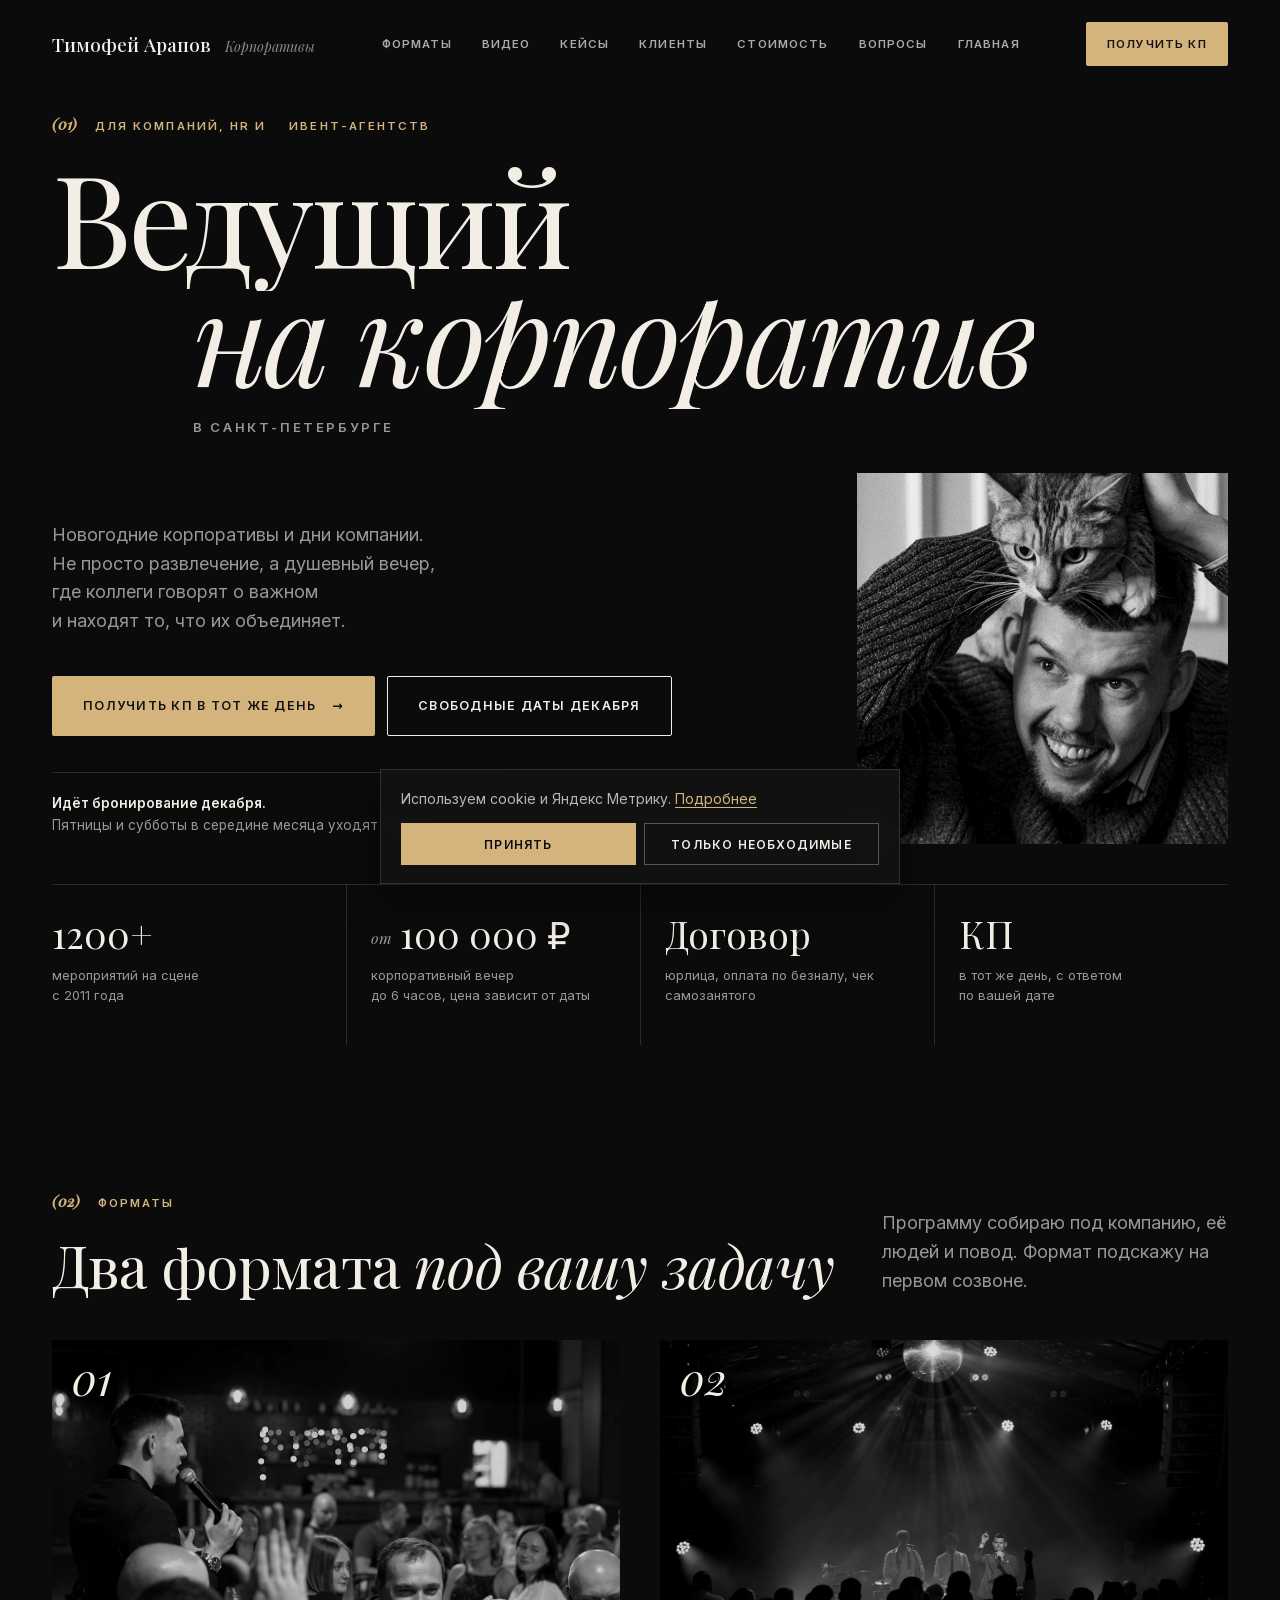
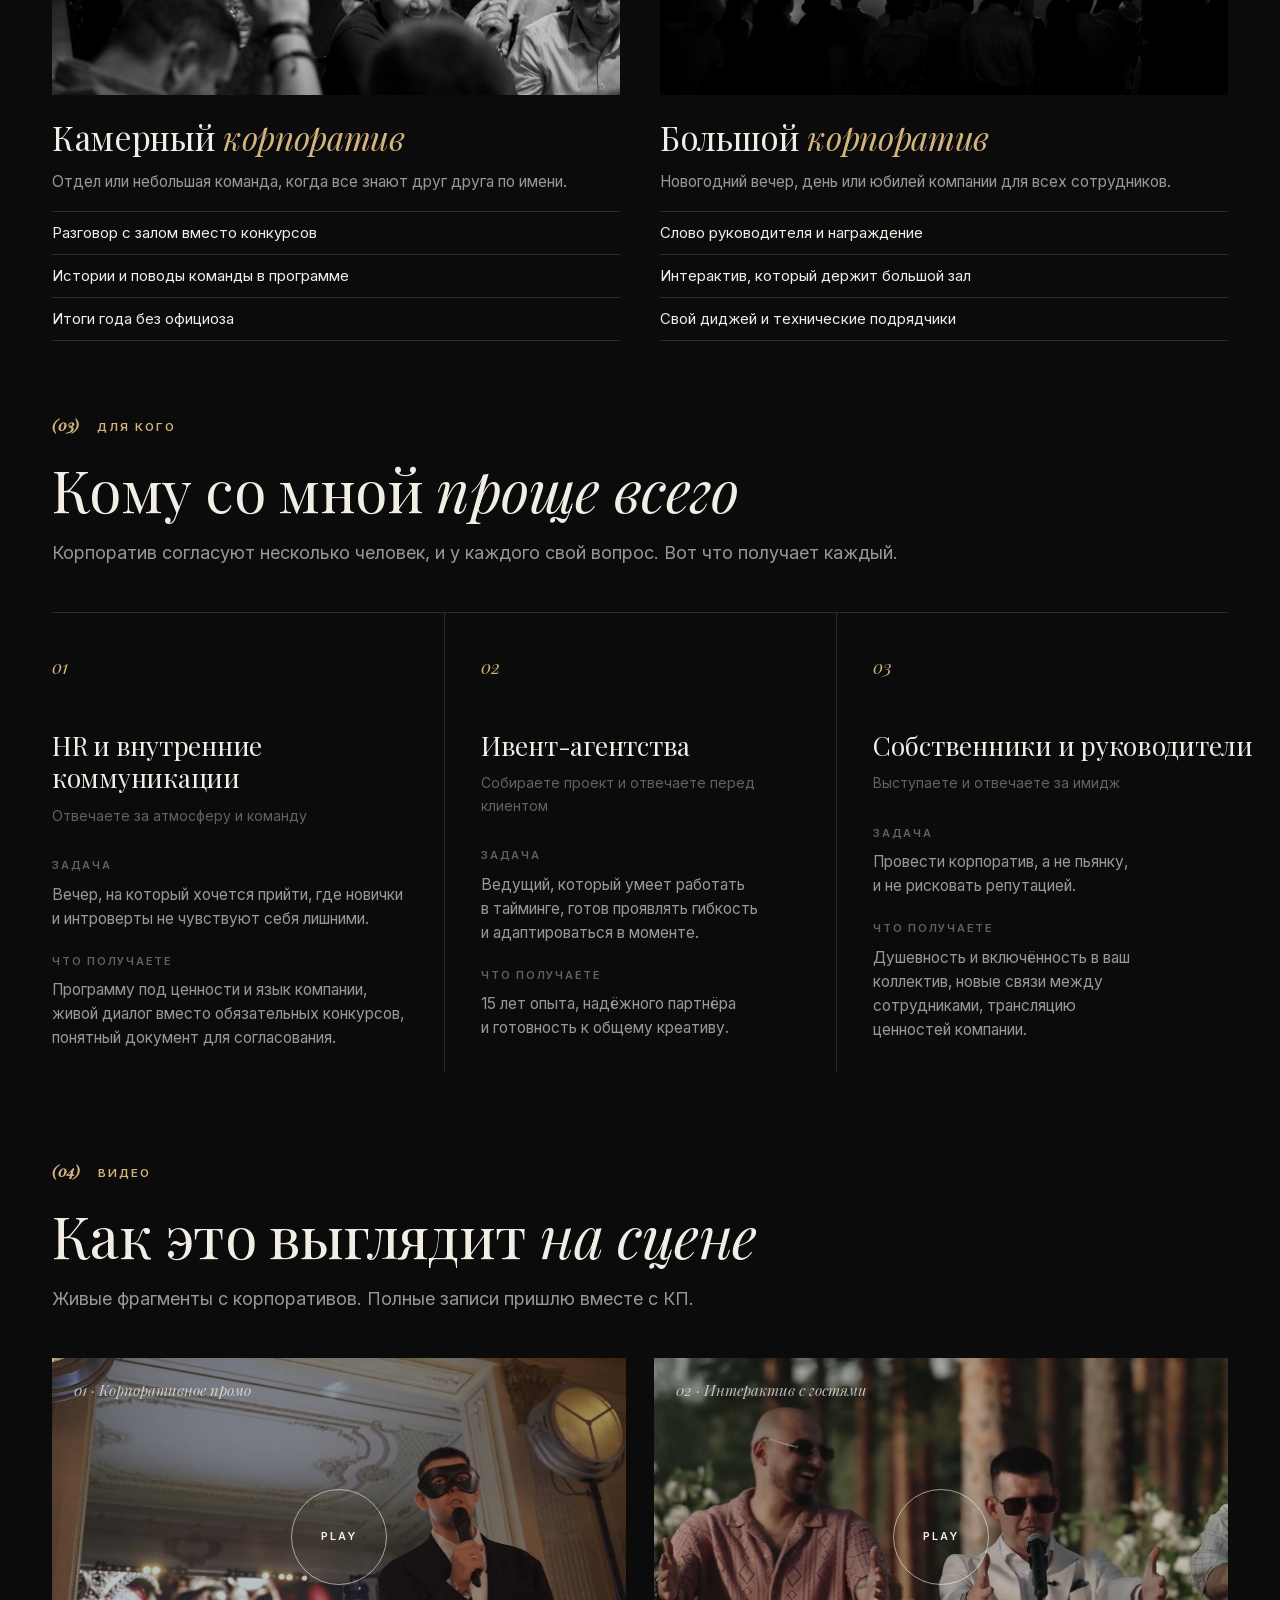
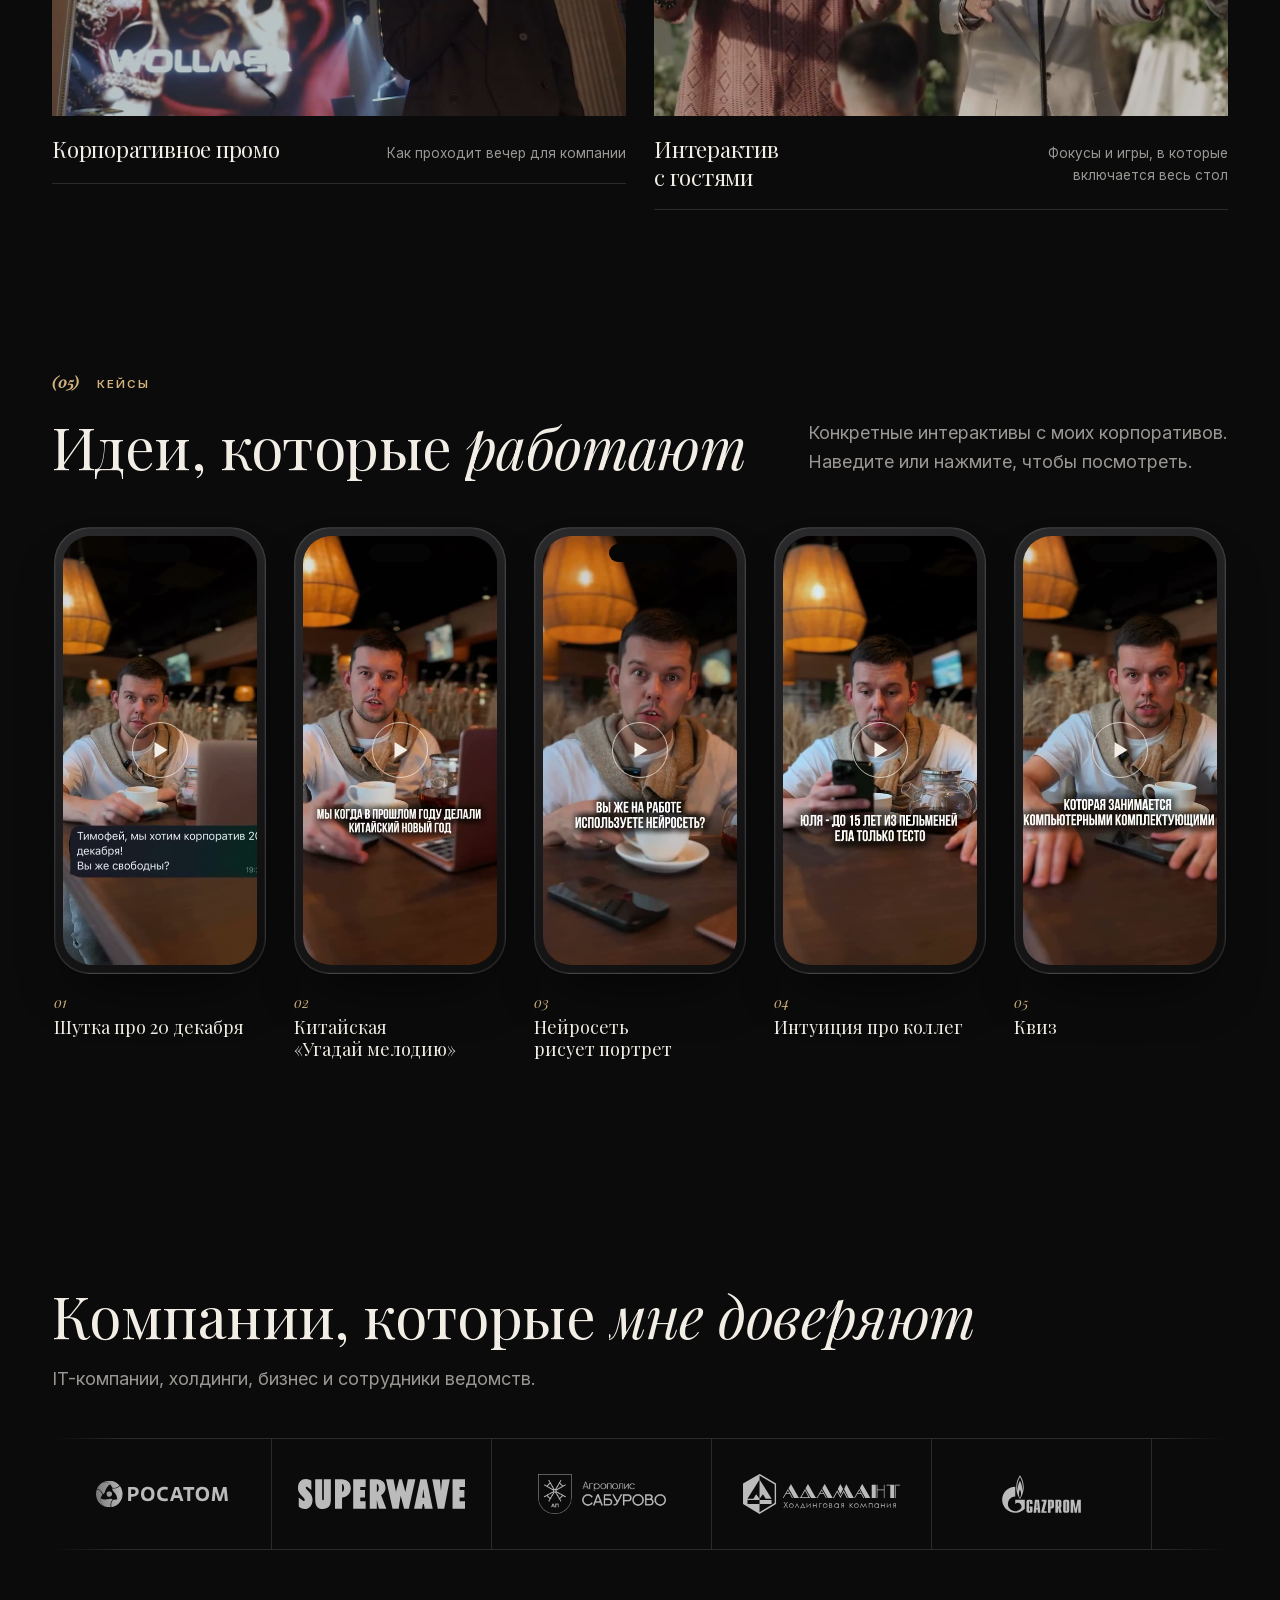
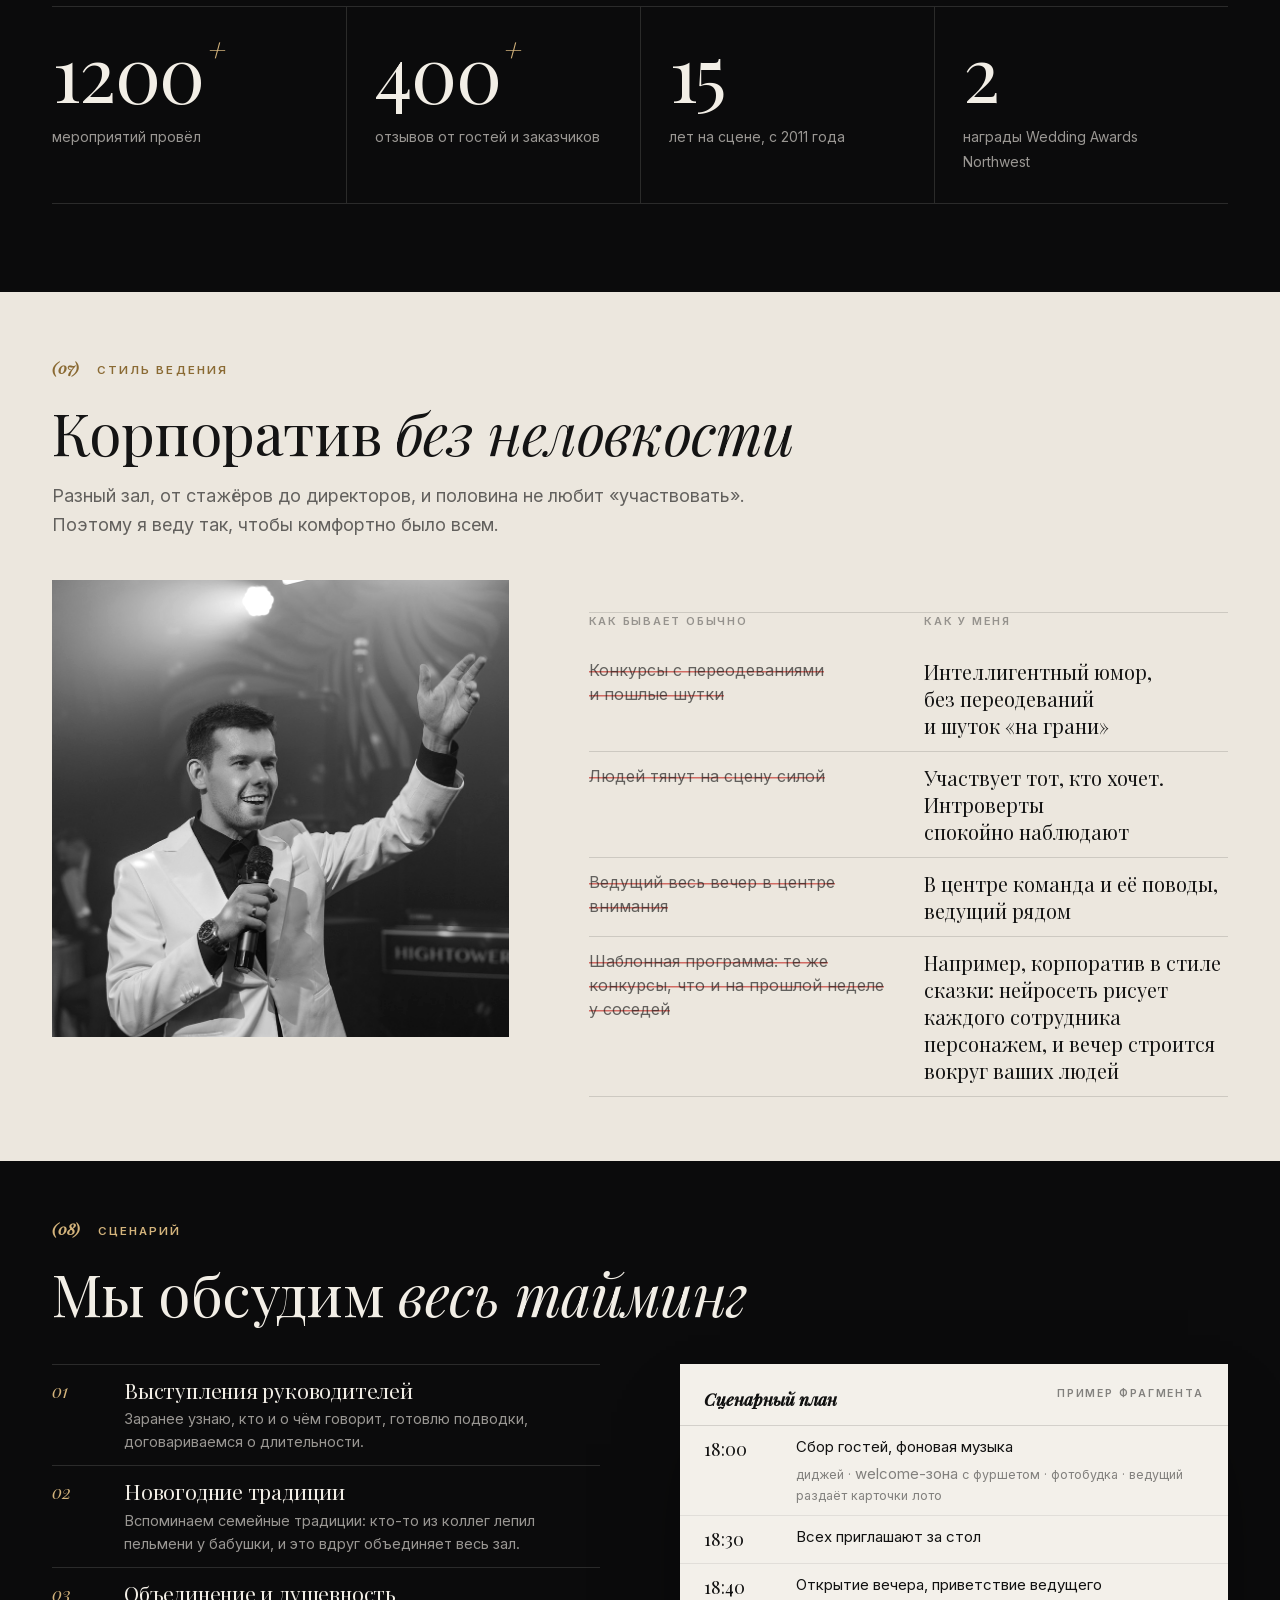
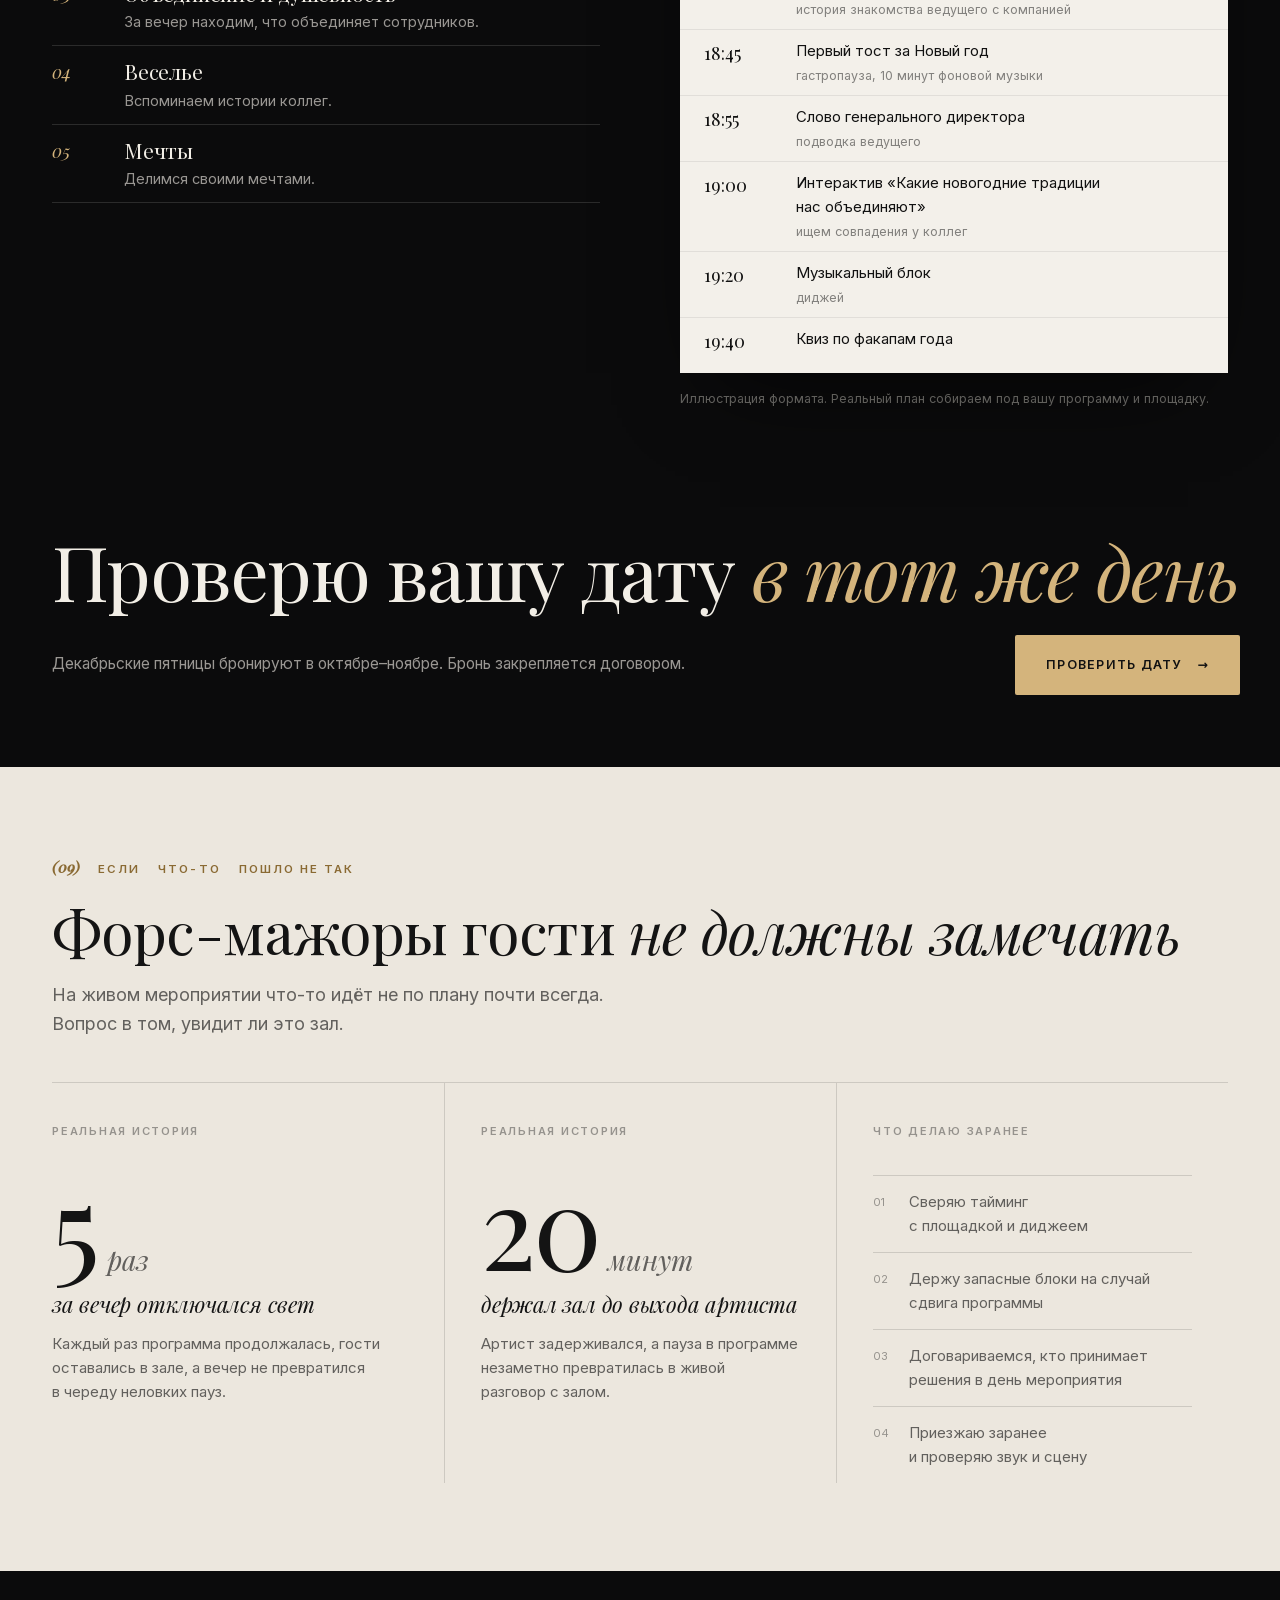
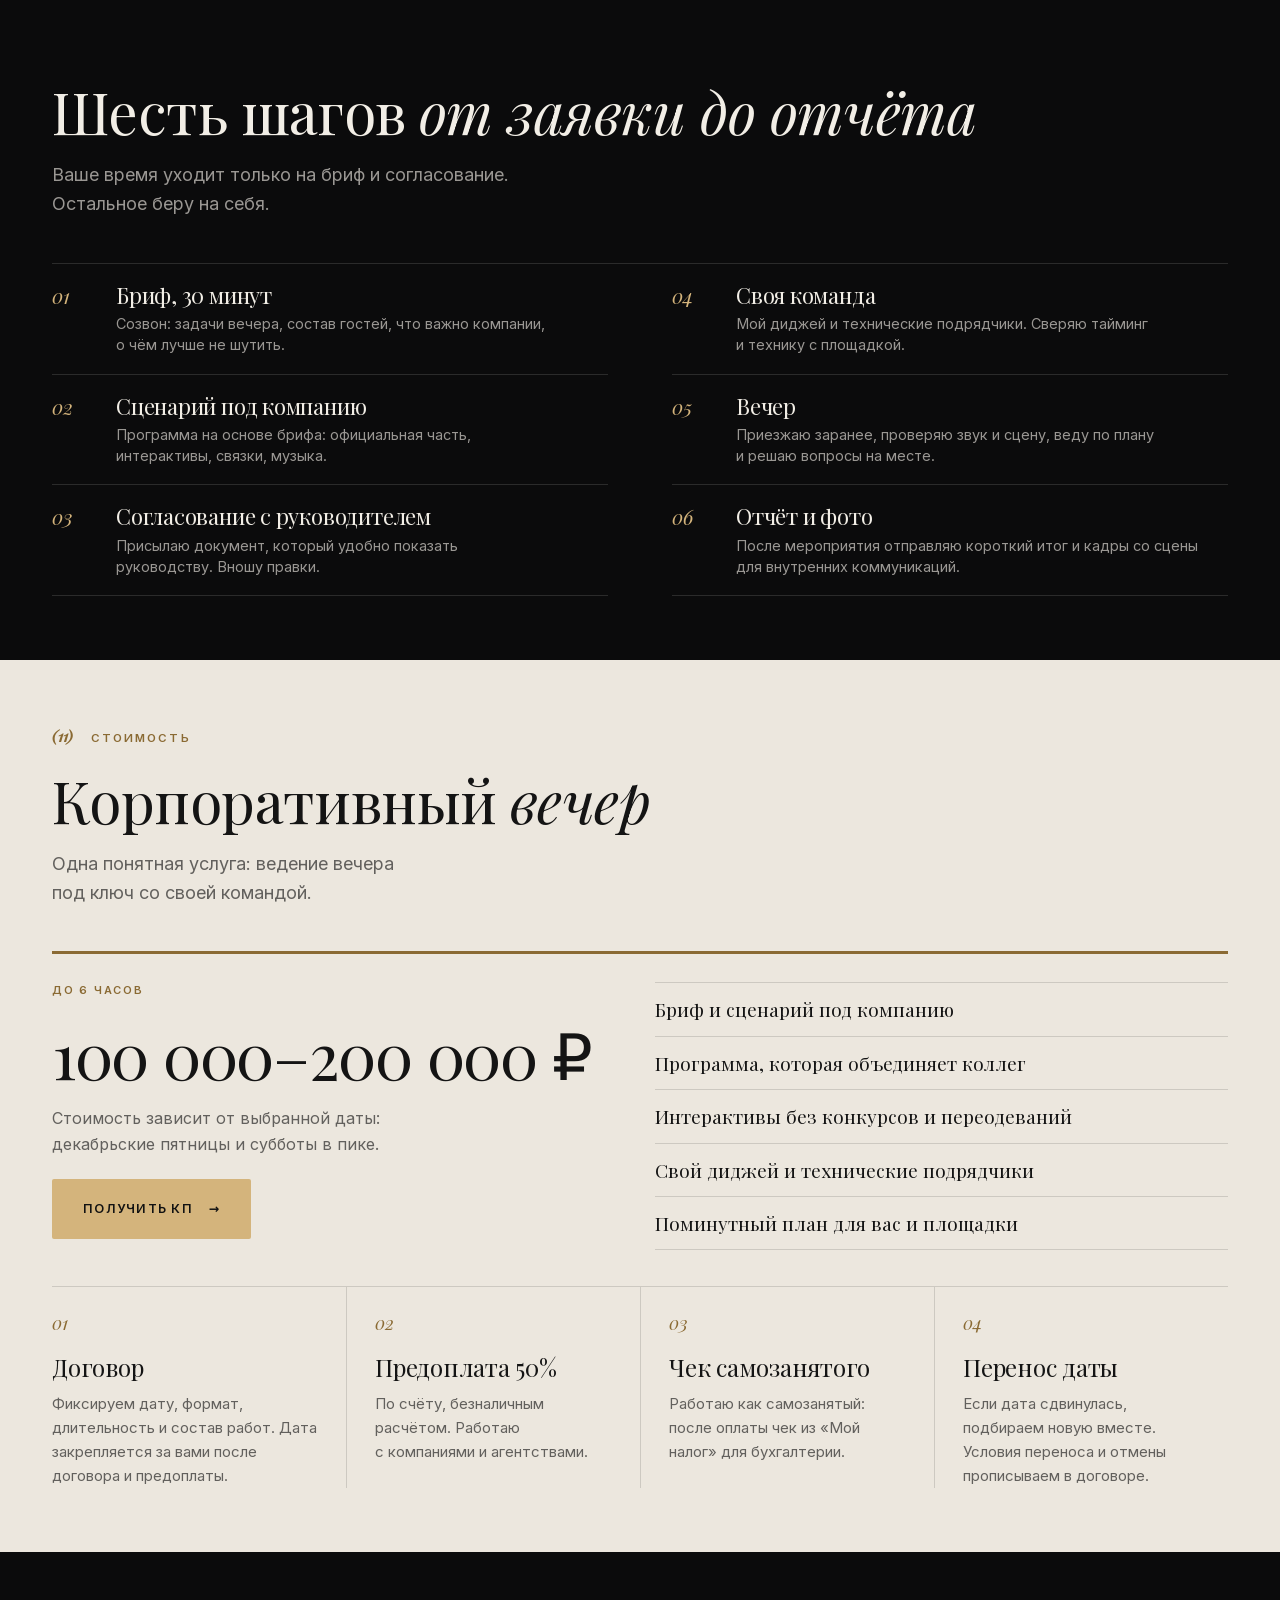
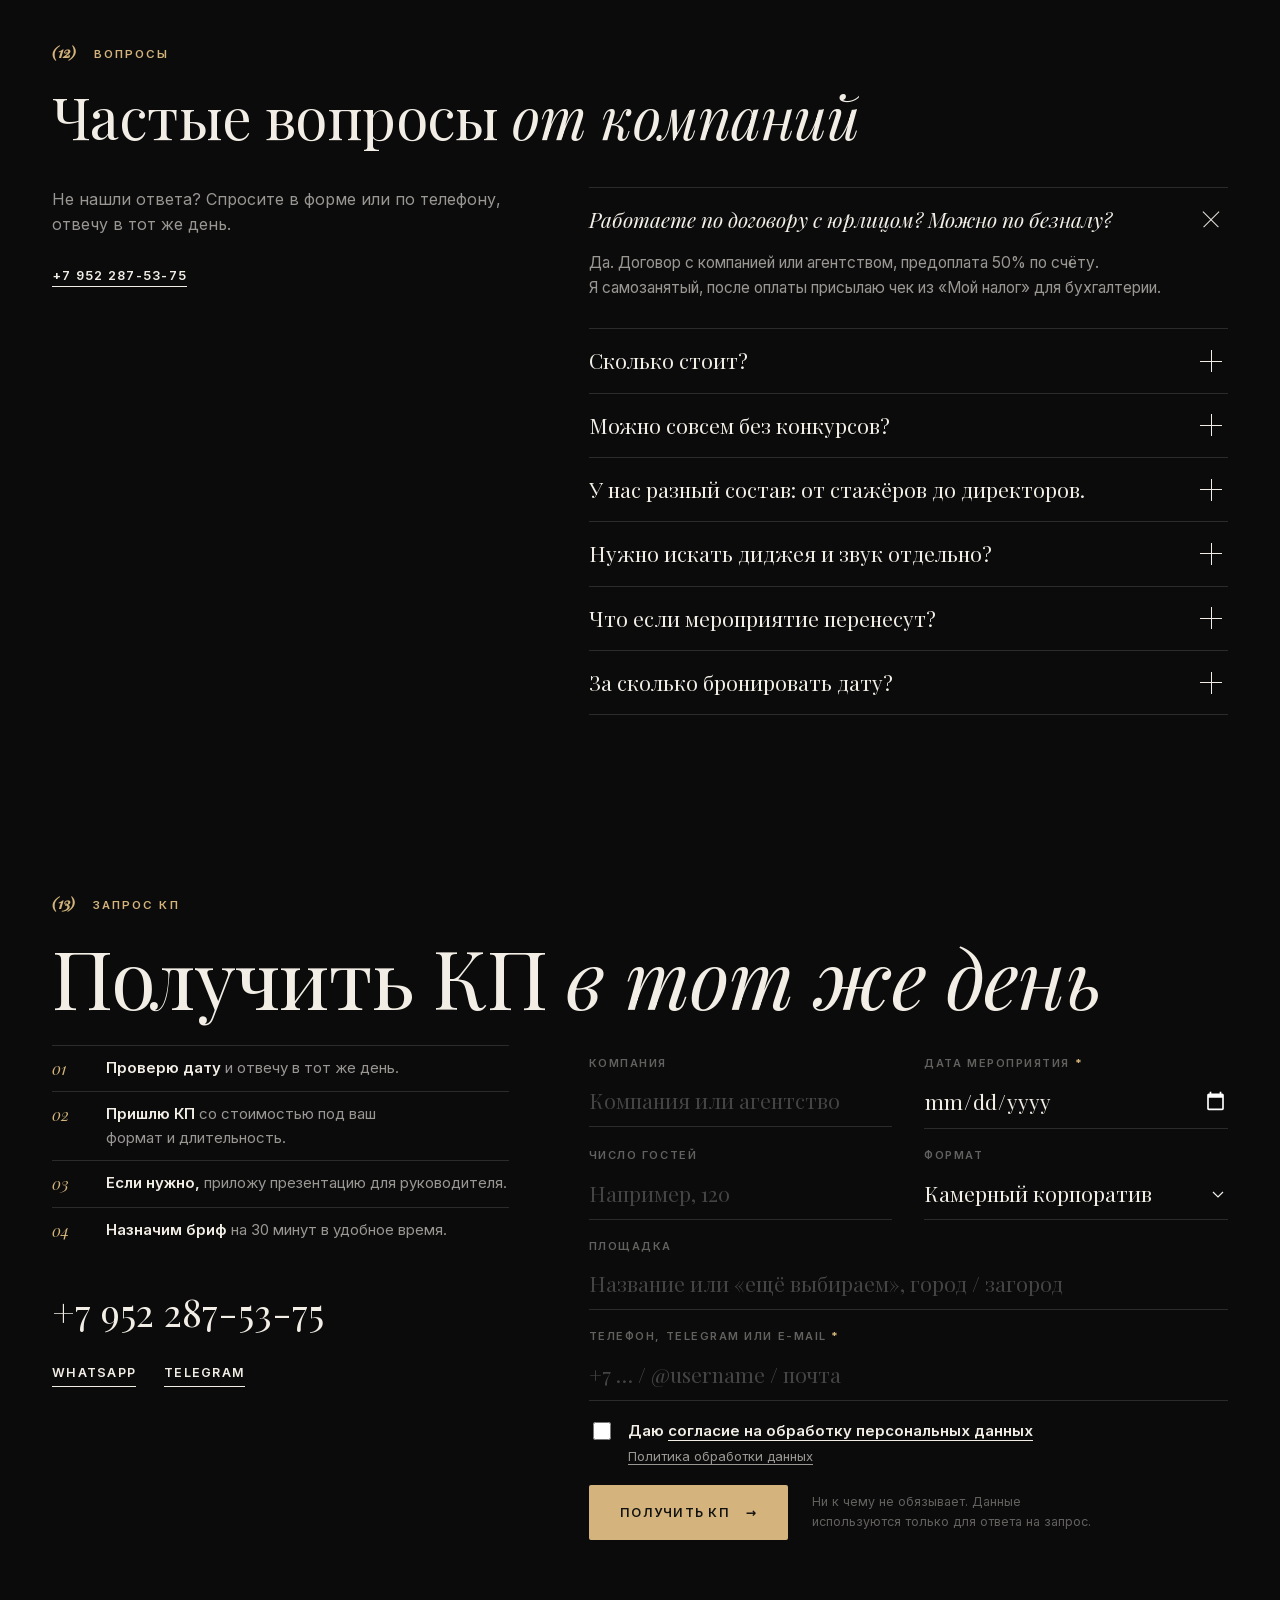
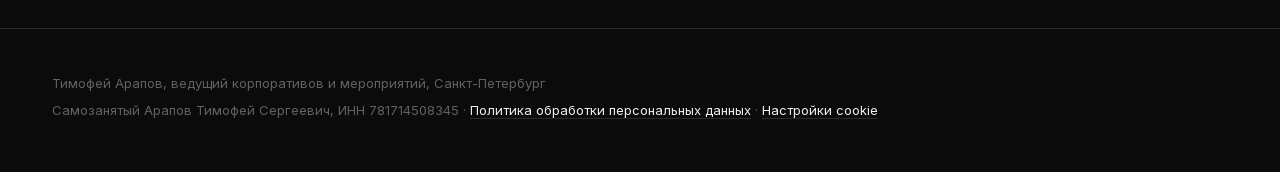
==== korporativy/index.html @ e09338a3 "Move to arapovtimofey.ru: corporate page under /korporativy/, relative links, canonical, robots, sit" ====
<!DOCTYPE html>
<html lang="ru">
<head>
<meta charset="UTF-8">
<meta name="viewport" content="width=device-width, initial-scale=1.0">
<title>Ведущий на корпоратив в Санкт-Петербурге, Тимофей Арапов</title>
<meta name="description" content="Ведущий на корпоратив в Санкт-Петербурге: новогодние корпоративы и дни компании. Не просто развлечение, а душевный вечер, который объединяет коллег. Договор, безнал, КП в тот же день.">
<link rel="canonical" href="https://arapovtimofey.ru/korporativy/">
<meta property="og:type" content="website">
<meta property="og:locale" content="ru_RU">
<meta property="og:site_name" content="Тимофей Арапов">
<meta property="og:title" content="Ведущий на корпоратив в Санкт-Петербурге, Тимофей Арапов">
<meta property="og:description" content="Новогодние корпоративы и дни компании. Душевный вечер, который объединяет коллег. КП в тот же день.">
<meta property="og:url" content="https://arapovtimofey.ru/korporativy/">
<meta property="og:image" content="https://arapovtimofey.ru/korporativy/images/hero-cat.jpg">
<meta name="twitter:card" content="summary_large_image">
<!-- Превью для клиента: не индексировать, пока страница не переедет на основной сайт -->
<meta name="robots" content="index, follow">
<meta name="theme-color" content="#0B0B0C">
<link rel="stylesheet" href="../fonts/fonts.css">
<script src="../cookie-consent.js" defer></script>
<script>document.documentElement.classList.add('js');</script>
<script type="application/ld+json">
{
  "@context": "https://schema.org",
  "@graph": [
    {
      "@type": "Person",
      "@id": "https://arapovtimofey.ru/#person",
      "name": "Тимофей Арапов",
      "jobTitle": "Ведущий мероприятий",
      "telephone": "+79522875375",
      "url": "https://arapovtimofey.ru/",
      "image": "https://arapovtimofey.ru/images/hero-timofey.jpg",
      "address": {"@type": "PostalAddress", "addressLocality": "Санкт-Петербург", "addressCountry": "RU"}
    },
    {
      "@type": "Service",
      "@id": "https://arapovtimofey.ru/korporativy/#service",
      "name": "Ведущий на корпоратив в Санкт-Петербурге",
      "serviceType": "Ведущий корпоративных мероприятий",
      "description": "Ведение новогодних корпоративов, дней компании, конференций и награждений и презентаций в Санкт-Петербурге и Ленинградской области.",
      "provider": {"@id": "https://arapovtimofey.ru/#person"},
      "areaServed": [{"@type": "City", "name": "Санкт-Петербург"}, {"@type": "AdministrativeArea", "name": "Ленинградская область"}],
      "audience": {"@type": "BusinessAudience", "audienceType": "Компании, HR-отделы, ивент-агентства"},
      "hasOfferCatalog": {
        "@type": "OfferCatalog",
        "name": "Форматы корпоративных мероприятий",
        "itemListElement": [
          {"@type": "Offer", "itemOffered": {"@type": "Service", "name": "Ведущий новогоднего корпоратива"}},
          {"@type": "Offer", "itemOffered": {"@type": "Service", "name": "Ведущий дня компании"}},
          {"@type": "Offer", "itemOffered": {"@type": "Service", "name": "Ведущий конференции и церемонии награждения"}},
          {"@type": "Offer", "itemOffered": {"@type": "Service", "name": "Ведущий презентации и запуска продукта"}}
        ]
      },
      "url": "https://arapovtimofey.ru/korporativy/"
    },
    {
      "@type": "BreadcrumbList",
      "itemListElement": [
        {"@type": "ListItem", "position": 1, "name": "Главная", "item": "https://arapovtimofey.ru/"},
        {"@type": "ListItem", "position": 2, "name": "Корпоративы", "item": "https://arapovtimofey.ru/korporativy/"}
      ]
    }
  ]
}
</script>
<style>
  /* B2B-страница: те же шрифты, что на главной (Playfair Display + Inter), но своя ночная редакционная сетка */
  :root{
    --bg:#0B0B0C;
    --ink:#F2EEE6;
    --muted:rgba(242,238,230,.62);
    --faint:rgba(242,238,230,.38);
    --line:rgba(242,238,230,.14);
    --accent:#D4B47C;
    --gold2:#F1DDB0;
    --bone:#ECE7DE;
    --ease:cubic-bezier(.2,.8,.2,1);
    --serif:'Playfair Display',Georgia,serif;
    --sans:'Inter',system-ui,sans-serif;
  }
  .light{
    --ink:#141414;
    --muted:rgba(20,20,20,.64);
    --faint:rgba(20,20,20,.4);
    --line:rgba(20,20,20,.14);
    --accent:#8A6A33;
    background:var(--bone);color:var(--ink);
  }
  *{box-sizing:border-box;}
  html{scroll-behavior:smooth;scroll-padding-top:90px;}
  body{margin:0;font-family:var(--sans);color:var(--ink);background:var(--bg);line-height:1.6;overflow-x:hidden;-webkit-font-smoothing:antialiased;counter-reset:sec;hyphens:manual;}
  a{color:inherit;text-decoration:none;}
  img{max-width:100%;display:block;}
  ::selection{background:#D4B47C;color:#111;}
  .wrap{max-width:1240px;margin:0 auto;padding:0 32px;}
  section{padding:140px 0;position:relative;}
  .nowrap{white-space:nowrap;}
  h1,h2,h3{font-family:var(--serif);font-weight:400;margin:0;letter-spacing:-.01em;line-height:1.08;}
  h2{font-size:clamp(34px,4.4vw,64px);line-height:1.04;}
  h2 em,h1 em{font-style:italic;}
  h3{font-size:22px;line-height:1.25;font-weight:500;}
  .eyebrow{display:flex;align-items:baseline;gap:18px;font-size:11.5px;font-weight:600;letter-spacing:.18em;text-transform:uppercase;color:var(--accent);margin-bottom:34px;}
  .eyebrow::before{counter-increment:sec;content:'(' counter(sec,decimal-leading-zero) ')';font-family:var(--serif);font-style:italic;font-size:15px;letter-spacing:0;text-transform:none;color:var(--accent);}
  .lead{font-size:18px;color:var(--muted);max-width:560px;line-height:1.6;margin:0;}
  .sec-head{display:grid;grid-template-columns:1.6fr 1fr;gap:64px;align-items:end;margin-bottom:80px;}

  /* Кнопки: прямоугольные, как на главной */
  .btn{position:relative;display:inline-flex;align-items:center;justify-content:center;gap:16px;padding:19px 30px;border-radius:2px;font-family:var(--sans);font-weight:600;font-size:12.5px;letter-spacing:.1em;text-transform:uppercase;border:1px solid transparent;cursor:pointer;transition:background .35s,color .35s,border-color .35s,transform .35s var(--ease);will-change:transform;}
  .btn .arr{display:inline-block;transition:transform .45s var(--ease);}
  .btn:hover .arr{transform:translateX(6px);}
  .btn-gold{background:#D4B47C;color:#121212;}
  .btn-gold:hover{background:var(--gold2);}
  .btn-line{border-color:var(--ink);color:var(--ink);background:transparent;}
  .btn-line:hover{background:var(--ink);color:var(--bg);}
  .btn-dark{background:#111;color:#F3F0EA;}
  .btn-dark:hover{background:#000;}
  .text-link{font-size:12.5px;font-weight:600;letter-spacing:.1em;text-transform:uppercase;border-bottom:1px solid currentColor;padding-bottom:3px;transition:color .3s;}
  .text-link:hover{color:var(--accent);}

  .progress{position:fixed;left:0;top:0;height:2px;width:100%;background:var(--accent);transform-origin:0 50%;transform:scaleX(0);z-index:120;}

  /* Навигация */
  header{position:fixed;inset:0 0 auto 0;z-index:100;transition:background .4s,border-color .4s;border-bottom:1px solid transparent;}
  header.scrolled{background:rgba(12,12,12,.86);backdrop-filter:blur(14px);-webkit-backdrop-filter:blur(14px);border-color:rgba(243,240,234,.1);}
  nav{max-width:1240px;margin:0 auto;padding:22px 32px;display:flex;align-items:center;justify-content:space-between;gap:24px;color:#F3F0EA;}
  .logo{font-family:var(--serif);font-size:19px;font-weight:500;white-space:nowrap;display:flex;align-items:baseline;gap:14px;}
  .logo small{font-family:var(--serif);font-style:italic;font-size:14px;font-weight:400;color:rgba(243,240,234,.55);}
  .nav-links{display:flex;gap:30px;font-size:11.5px;font-weight:600;letter-spacing:.1em;text-transform:uppercase;}
  .nav-links a{opacity:.7;transition:opacity .3s;}
  .nav-links a:hover{opacity:1;}
  .nav-links .nav-cta-mobile{display:none;}
  .nav-cta{padding:12px 20px;font-size:11.5px;}
  .menu-toggle{display:none;background:none;border:0;color:#F3F0EA;font-size:22px;cursor:pointer;padding:6px;}

  /* Занавес при загрузке */
  .curtain{display:none;}
  .js .curtain{display:flex;position:fixed;inset:0;z-index:200;background:#080808;color:#F3F0EA;align-items:center;justify-content:center;flex-direction:column;gap:20px;transition:transform 1.1s cubic-bezier(.76,0,.24,1);}
  .curtain b{font-family:var(--serif);font-weight:400;font-size:clamp(26px,3.4vw,44px);overflow:hidden;}
  .curtain b span{display:inline-block;animation:cur-up .9s var(--ease) both;}
  .curtain b em{font-style:italic;}
  .curtain i{display:block;width:140px;height:1px;background:rgba(243,240,234,.15);position:relative;overflow:hidden;}
  .curtain i::after{content:'';position:absolute;inset:0;background:#F3F0EA;transform-origin:0 50%;animation:cur-line .9s .1s var(--ease) both;}
  .curtain small{font-size:10.5px;letter-spacing:.24em;text-transform:uppercase;color:rgba(243,240,234,.5);}
  .curtain.done{transform:translateY(-100%);}
  @keyframes cur-up{from{transform:translateY(110%);}}
  @keyframes cur-line{from{transform:scaleX(0);}}

  /* Появление */
  .js .rv{opacity:0;transform:translateY(34px);transition:opacity 1.1s var(--ease),transform 1.1s var(--ease);transition-delay:var(--d,0s);}
  .js .rv.in{opacity:1;transform:none;}
  .w{display:inline-block;overflow:hidden;vertical-align:top;padding-bottom:.12em;margin-bottom:-.12em;}
  .w > span{display:inline-block;}
  .js [data-split] .w > span{transform:translateY(112%);transition:transform 1.2s var(--ease);transition-delay:var(--d,0s);}
  .js [data-split].in .w > span{transform:none;}
  .js .mask{clip-path:inset(0 0 100% 0);transition:clip-path 1.6s cubic-bezier(.76,0,.24,1);transition-delay:var(--d,0s);}
  .js .mask.in{clip-path:inset(0 0 0 0);}

  /* 1. Первый экран */
  .hero{min-height:100vh;padding:170px 0 0;overflow:hidden;}
  .hero-top{position:relative;}
  .hero h1{font-size:clamp(46px,calc((100vw - 64px) / 7.4),156px);font-weight:400;line-height:.92;letter-spacing:-.03em;margin:0;}
  .hero h1 .l{display:block;}
  .hero h1 .l + .l{padding-left:12%;}
  .hero h1 .city{display:block;font-family:var(--sans);font-size:max(.1em,13px);font-weight:600;letter-spacing:.2em;text-transform:uppercase;color:var(--muted);margin-top:28px;padding-left:12%;}
  .hero-grid{display:grid;grid-template-columns:minmax(0,5fr) minmax(0,7fr);gap:64px;align-items:end;margin-top:72px;}
  .hero-copy{padding-bottom:8px;}
  .hero .lead{margin-bottom:40px;}
  .hero-actions{display:flex;gap:12px;flex-wrap:wrap;}
  .season{margin-top:36px;padding-top:20px;border-top:1px solid var(--line);font-size:13.5px;color:var(--muted);max-width:460px;}
  .season .dot{display:none;}
  .season b{color:var(--ink);font-weight:600;}
  .hero-photo{position:relative;margin:0;overflow:hidden;aspect-ratio:16/11;background:#1a1a1a;}
  .hero-photo img{width:100%;height:120%;object-fit:cover;object-position:center 40%;filter:grayscale(1) contrast(1.08) brightness(.92);will-change:transform;}
  .hero-photo figcaption{position:absolute;left:0;right:0;bottom:0;z-index:2;display:flex;justify-content:space-between;align-items:flex-end;gap:12px;padding:20px 22px;font-size:12px;color:rgba(243,240,234,.75);background:linear-gradient(transparent,rgba(0,0,0,.6));}
  .hero-photo figcaption b{display:block;font-family:var(--serif);font-weight:400;font-size:18px;color:#F3F0EA;}
  .hero-photo .rec{font-family:var(--serif);font-style:italic;font-size:14px;color:rgba(243,240,234,.75);}
  .facts{display:grid;grid-template-columns:repeat(4,1fr);margin-top:110px;border-top:1px solid var(--line);}
  .fact{padding:30px 24px 40px 0;}
  .fact + .fact{padding-left:24px;border-left:1px solid var(--line);}
  .fact b{display:block;font-family:var(--serif);font-weight:400;font-size:clamp(34px,3.6vw,54px);line-height:1;margin-bottom:14px;}
  .fact > span{font-size:13px;color:var(--muted);line-height:1.5;display:block;max-width:220px;}

  /* Бегущая строка */
  .marquee{border-top:1px solid var(--line);border-bottom:1px solid var(--line);padding:30px 0;overflow:hidden;background:var(--bg);}
  .marquee-track{display:flex;width:max-content;animation:marq 42s linear infinite;}
  .marquee:hover .marquee-track{animation-play-state:paused;}
  .marquee span{font-family:var(--serif);font-size:clamp(34px,4.6vw,68px);font-weight:400;white-space:nowrap;padding-right:56px;display:flex;align-items:center;gap:56px;}
  .marquee span:nth-child(even){font-style:italic;color:var(--muted);}
  .marquee span::after{content:'';width:12px;height:12px;border-radius:50%;border:1px solid var(--accent);}
  @keyframes marq{to{transform:translateX(-50%);}}

  /* 2. Коротко для руководителя */
  .brief-box{display:grid;grid-template-columns:5fr 7fr;gap:80px;align-items:start;}
  .brief-box h2{margin-bottom:26px;}
  .brief-box > div > p{color:var(--muted);margin:0 0 34px;font-size:16px;}
  .brief-actions{display:flex;gap:12px;flex-wrap:wrap;}
  .share-status{display:block;margin-top:12px;font-size:13px;color:var(--muted);min-height:20px;}
  .brief-list{list-style:none;margin:0;padding:0;counter-reset:b;}
  .brief-list li{counter-increment:b;display:grid;grid-template-columns:72px 1fr;gap:16px;padding:26px 0;border-top:1px solid var(--line);font-size:17px;line-height:1.5;}
  .brief-list li:last-child{border-bottom:1px solid var(--line);}
  .brief-list li::before{content:counter(b,decimal-leading-zero);font-family:var(--serif);font-style:italic;font-size:26px;color:var(--accent);line-height:1.1;}
  .brief-list b{font-weight:600;}

  /* 3. Форматы: раскрывающийся указатель */
  .fmts{border-top:1px solid var(--line);}
  .fmt{border-bottom:1px solid var(--line);}
  .fmt-head{width:100%;display:grid;grid-template-columns:80px 1fr 230px 32px;gap:28px;align-items:center;padding:36px 0;background:none;border:0;color:inherit;font:inherit;text-align:left;cursor:pointer;}
  .fmt-num{font-family:var(--serif);font-style:italic;font-size:18px;color:var(--accent);}
  .fmt-title{font-family:var(--serif);font-size:clamp(26px,3.4vw,50px);line-height:1.05;transition:transform .7s var(--ease),font-style .3s;}
  .fmt-head:hover .fmt-title,.fmt.open .fmt-title{transform:translateX(14px);font-style:italic;}
  .chip{display:block;font-family:var(--sans);font-style:normal;font-size:12px;font-weight:600;letter-spacing:.1em;text-transform:uppercase;color:var(--muted);white-space:nowrap;}
  .fmt-meta{display:flex;flex-direction:column;gap:6px;}
  .plus{width:32px;height:32px;position:relative;transition:transform .6s var(--ease);}
  .plus::before,.plus::after{content:'';position:absolute;left:50%;top:50%;width:22px;height:1px;background:currentColor;transform:translate(-50%,-50%);}
  .plus::after{transform:translate(-50%,-50%) rotate(90deg);transition:transform .5s var(--ease);}
  .fmt.open .plus{transform:rotate(180deg);}
  .fmt.open .plus::after{transform:translate(-50%,-50%) rotate(0deg);}
  .fmt-body{display:grid;grid-template-rows:0fr;transition:grid-template-rows .8s var(--ease);}
  .fmt.open .fmt-body{grid-template-rows:1fr;}
  .fmt-inner{overflow:hidden;}
  .fmt-content{display:grid;grid-template-columns:80px 1fr 1fr;gap:28px;padding:0 0 44px;}
  .fmt-content .sub{grid-column:2;font-family:var(--serif);font-style:italic;font-size:22px;color:var(--muted);margin:0;padding-left:14px;}
  .fmt-content ul{grid-column:3;margin:0;padding:0;list-style:none;counter-reset:li;}
  .fmt-content li{counter-increment:li;display:grid;grid-template-columns:36px 1fr;padding:12px 0;border-top:1px solid var(--line);color:var(--muted);font-size:15px;}
  .fmt-content li::before{content:counter(li,decimal-leading-zero);font-size:11px;color:var(--faint);padding-top:4px;}
  .fmt-note{display:grid;grid-template-columns:1fr auto;gap:32px;align-items:end;margin-top:72px;}
  .fmt-note p{margin:0;font-family:var(--serif);font-size:clamp(24px,2.6vw,36px);line-height:1.2;max-width:760px;}
  .fmt-note b{font-weight:400;font-style:italic;}

  /* 4. Для кого: три колонки на линейках */
  .audience{display:grid;grid-template-columns:repeat(3,1fr);border-top:1px solid var(--line);}
  .aud{padding:40px 36px 20px 0;position:relative;}
  .aud + .aud{padding-left:36px;border-left:1px solid var(--line);}
  .aud::before{content:'';position:absolute;left:0;top:-1px;height:2px;width:100%;background:var(--accent);transform:scaleX(0);transform-origin:0 50%;transition:transform .9s var(--ease);}
  .aud:hover::before{transform:scaleX(1);}
  .aud .n{font-family:var(--serif);font-style:italic;font-size:18px;color:var(--accent);display:block;margin-bottom:48px;}
  .aud h3{font-size:26px;margin-bottom:10px;font-weight:400;}
  .aud .role{display:block;font-size:14px;color:var(--faint);margin-bottom:30px;}
  .aud dl{margin:0;}
  .aud dt{font-size:11px;letter-spacing:.16em;text-transform:uppercase;color:var(--faint);font-weight:600;margin-top:22px;}
  .aud dd{margin:8px 0 0;font-size:15.5px;color:var(--muted);line-height:1.55;}

  /* 5. Видео */
  .video-grid{display:grid;grid-template-columns:7fr 5fr;gap:28px;}
  .video-card{cursor:pointer;}
  .video-card.big{grid-row:span 2;}
  .video-thumb{position:relative;overflow:hidden;aspect-ratio:16/10;background:#151515;}
  .video-card.big .video-thumb{aspect-ratio:auto;height:calc(100% - 84px);min-height:440px;}
  .video-thumb::before{content:'';position:absolute;inset:0;background:linear-gradient(160deg,#1b1b1b,#2a2a2a);transition:transform 1.4s var(--ease);}
  .video-card:hover .video-thumb::before{transform:scale(1.06);}
  .video-thumb .tag{position:absolute;top:20px;left:22px;font-family:var(--serif);font-style:italic;font-size:15px;color:rgba(243,240,234,.75);}
  .video-thumb .soon{position:absolute;top:22px;right:22px;font-size:10.5px;letter-spacing:.18em;text-transform:uppercase;color:rgba(243,240,234,.4);}
  .play{position:absolute;left:50%;top:50%;width:96px;height:96px;transform:translate(-50%,-50%);border-radius:50%;border:1px solid rgba(243,240,234,.6);display:flex;align-items:center;justify-content:center;font-size:11px;font-weight:600;letter-spacing:.16em;text-transform:uppercase;color:#F3F0EA;transition:transform .7s var(--ease),background .4s,color .4s;}
  .play::after{content:'Play';}
  .video-card:hover .play{transform:translate(-50%,-50%) scale(1.15);background:#D4B47C;border-color:#D4B47C;color:#111;}
  .vinfo{display:flex;justify-content:space-between;align-items:baseline;gap:18px;padding:20px 0 0;border-bottom:1px solid var(--line);padding-bottom:18px;}
  .vinfo h3{font-size:22px;font-weight:400;}
  .vinfo p{margin:0;font-size:13.5px;color:var(--muted);text-align:right;}

  /* 6. Стиль ведения: страхи зачёркиваются */
  .style-grid{display:grid;grid-template-columns:5fr 7fr;gap:80px;align-items:start;}
  .style-photo{overflow:hidden;position:sticky;top:120px;aspect-ratio:4/5;}
  .style-photo img{width:100%;height:100%;object-fit:cover;object-position:center 20%;filter:grayscale(1) contrast(1.05);}
  .style-grid h2{margin-bottom:24px;}
  .fears{margin-top:56px;border-top:1px solid var(--line);}
  .fear{display:grid;grid-template-columns:1fr 1fr;gap:32px;padding:26px 0;border-bottom:1px solid var(--line);align-items:start;}
  .fear > div{color:var(--faint);font-size:16px;line-height:1.5;}
  .fear s{text-decoration:none;background:linear-gradient(#B4332E,#B4332E) no-repeat 0 58%/0 1.5px;-webkit-box-decoration-break:clone;box-decoration-break:clone;transition:background-size 1.1s var(--ease) .3s;}
  .fear.in s{background-size:100% 1.5px;}
  .fear p{margin:0;font-family:var(--serif);font-size:20px;line-height:1.35;}
  .fears-head{display:grid;grid-template-columns:1fr 1fr;gap:32px;font-size:11px;letter-spacing:.16em;text-transform:uppercase;color:var(--faint);font-weight:600;padding:0 0 16px;}

  /* 7. Доверие */
  .stats{display:grid;grid-template-columns:repeat(4,1fr);border-top:1px solid var(--line);border-bottom:1px solid var(--line);}
  .stat{padding:44px 28px 44px 0;}
  .stat + .stat{padding-left:28px;border-left:1px solid var(--line);}
  .stat b{display:block;font-family:var(--serif);font-weight:400;font-size:clamp(52px,6vw,96px);letter-spacing:-.02em;line-height:.95;margin-bottom:16px;}
  .stat b sup{font-size:.4em;font-style:italic;color:var(--accent);vertical-align:top;margin-left:4px;}
  .stat > span{font-size:14px;color:var(--muted);}
  .awards{display:grid;grid-template-columns:repeat(3,1fr);margin-top:0;font-size:12px;font-weight:600;letter-spacing:.12em;text-transform:uppercase;color:var(--muted);border-bottom:1px solid var(--line);}
  .award{padding:22px 24px 22px 0;}
  .award + .award{padding-left:24px;border-left:1px solid var(--line);}
  .trust-note{margin:28px 0 0;font-family:var(--serif);font-style:italic;font-size:20px;color:var(--muted);max-width:720px;}

  /* 8. Официальная часть: сценарный план печатается */
  .official h2{max-width:900px;}
  .off-grid{display:grid;grid-template-columns:1fr 1fr;gap:80px;align-items:start;margin-top:72px;}
  .off-item{padding:28px 0;border-top:1px solid var(--line);display:grid;grid-template-columns:56px 1fr;gap:16px;}
  .off-item:last-child{border-bottom:1px solid var(--line);}
  .off-item i{font-family:var(--serif);font-style:italic;color:var(--accent);font-size:18px;}
  .off-item h3{margin-bottom:8px;font-weight:400;font-size:24px;}
  .off-item p{margin:0;color:var(--muted);font-size:15px;}
  .runsheet{background:#F3F0EA;color:#111;position:sticky;top:120px;padding:8px 0;box-shadow:0 40px 90px -40px rgba(0,0,0,.8);}
  .runsheet-head{display:flex;justify-content:space-between;padding:20px 28px 18px;border-bottom:1px solid rgba(17,17,17,.14);font-size:10.5px;letter-spacing:.18em;text-transform:uppercase;color:rgba(17,17,17,.5);font-weight:600;}
  .runsheet-head span:first-child{font-family:var(--serif);font-style:italic;font-size:17px;letter-spacing:0;text-transform:none;color:#111;}
  .rs-row{display:grid;grid-template-columns:76px 1fr;gap:16px;padding:18px 28px;border-bottom:1px solid rgba(17,17,17,.08);position:relative;}
  .rs-row:last-child{border-bottom:0;}
  .rs-row time{font-family:var(--serif);font-size:18px;}
  .rs-row span{font-size:15px;}
  .rs-row em{display:block;font-style:normal;font-size:12.5px;color:rgba(17,17,17,.5);margin-top:3px;}
  .js .rs-row{opacity:0;transform:translateY(10px);transition:opacity .7s var(--ease),transform .7s var(--ease),background .6s;transition-delay:var(--d,0s);}
  .js .runsheet.in .rs-row{opacity:1;transform:none;}
  .rs-row.now{background:rgba(212,180,124,.22);}
  .rs-row.now::before{content:'';position:absolute;left:0;top:0;bottom:0;width:3px;background:#B08A45;}
  .runsheet-cap{font-size:12.5px;color:var(--faint);margin:16px 0 0;}
  .firstface{margin-top:36px;padding-left:24px;border-left:1px solid var(--accent);font-family:var(--serif);font-size:20px;line-height:1.45;color:var(--muted);}
  .firstface b{color:var(--ink);font-weight:400;font-style:italic;}

  /* 9. Форс-мажоры */
  .risk-grid{display:grid;grid-template-columns:repeat(3,1fr);border-top:1px solid var(--line);}
  .case{padding:40px 36px 0 0;}
  .case + .case{padding-left:36px;border-left:1px solid var(--line);}
  .case .kicker{font-size:11px;letter-spacing:.16em;text-transform:uppercase;color:var(--faint);font-weight:600;display:block;margin-bottom:34px;}
  .case .big{display:block;font-family:var(--serif);font-size:clamp(80px,9vw,150px);letter-spacing:-.03em;line-height:.85;margin-bottom:18px;}
  .case .big small{font-size:.24em;font-style:italic;letter-spacing:0;margin-left:10px;color:var(--muted);}
  .case h3{font-size:22px;margin-bottom:14px;font-weight:400;font-style:italic;}
  .case p{margin:0;color:var(--muted);font-size:15px;}
  .case ul{list-style:none;margin:0;padding:0;counter-reset:c;}
  .case li{counter-increment:c;display:grid;grid-template-columns:36px 1fr;padding:14px 0;border-top:1px solid var(--line);font-size:15px;color:var(--muted);}
  .case li::before{content:counter(c,decimal-leading-zero);font-size:11px;color:var(--faint);padding-top:4px;}

  /* Типографский призыв во всю ширину */
  .cta-band{margin-top:110px;padding-top:56px;border-top:1px solid var(--line);display:grid;grid-template-columns:1fr auto;gap:48px;align-items:end;}
  .cta-band h3{font-family:var(--serif);font-weight:400;font-size:clamp(34px,5vw,76px);line-height:1;letter-spacing:-.02em;}
  .cta-band h3 em{font-style:italic;color:var(--accent);}
  .cta-band p{margin:22px 0 0;font-size:15.5px;color:var(--muted);max-width:520px;}
  .cta-band .btn-dark{background:#D4B47C;color:#121212;}
  .cta-band .btn-dark:hover{background:var(--gold2);}

  /* 10. Процесс */
  .steps{position:relative;}
  .steps-line{position:absolute;left:0;top:0;bottom:0;width:1px;background:var(--line);}
  .steps-line i{position:absolute;left:0;top:0;width:100%;height:100%;background:var(--accent);transform-origin:0 0;transform:scaleY(0);}
  .step{display:grid;grid-template-columns:140px 1fr 1fr;gap:36px;padding:40px 0 40px 40px;border-bottom:1px solid var(--line);position:relative;transition:opacity .6s;}
  .step:first-of-type{border-top:1px solid var(--line);}
  .step .dotn{font-family:var(--serif);font-style:italic;font-size:clamp(40px,4vw,60px);line-height:1;color:var(--faint);transition:color .6s;}
  .step.on .dotn{color:var(--accent);}
  .step h3{font-size:clamp(22px,2.2vw,30px);margin:0 0 12px;font-weight:400;}
  .step p{margin:0;color:var(--muted);font-size:15.5px;max-width:420px;}
  .step .you{font-size:15px;color:var(--muted);}
  .step .you b{display:block;font-size:10.5px;letter-spacing:.16em;text-transform:uppercase;color:var(--faint);margin-bottom:8px;font-weight:600;}

  /* 11. Стоимость */
  .packs{display:grid;grid-template-columns:repeat(3,1fr);border-top:1px solid var(--line);align-items:stretch;}
  .pack{padding:44px 36px 0 0;display:flex;flex-direction:column;position:relative;}
  .pack + .pack{padding-left:36px;border-left:1px solid var(--line);}
  .pack .kicker{font-size:11px;letter-spacing:.16em;text-transform:uppercase;color:var(--faint);font-weight:600;margin-bottom:30px;}
  .pack h3{font-size:clamp(26px,2.6vw,36px);margin-bottom:12px;font-weight:400;}
  .pack .dur{font-size:14px;color:var(--muted);margin:0 0 30px;}
  .pack ul{list-style:none;margin:0 0 34px;padding:0;flex:1;}
  .pack li{padding:12px 0;border-top:1px solid var(--line);font-size:15px;}
  .price{margin-bottom:26px;}
  .price b{display:block;font-family:var(--serif);font-style:italic;font-weight:400;font-size:30px;}
  .price span{display:block;min-height:3.2em;font-size:13px;color:var(--muted);}
  .pack .btn{width:100%;}
  .pack.is-main .kicker{color:var(--accent);}
  .pack.is-main::before{content:'';position:absolute;left:0;right:0;top:-1px;height:3px;background:var(--accent);}
  .pack.is-main + .pack::before{content:none;}
  .price-factors{margin-top:80px;display:grid;grid-template-columns:5fr 7fr;gap:48px;}
  .price-factors h3{font-size:28px;font-weight:400;font-style:italic;}
  .price-factors ul{list-style:none;margin:0;padding:0;display:grid;grid-template-columns:1fr 1fr;gap:0 36px;border-top:1px solid var(--line);}
  .price-factors li{padding:14px 0;border-bottom:1px solid var(--line);font-size:15px;color:var(--muted);}

  /* 12. Документы */
  .docs h2{max-width:900px;}
  .doc-grid{display:grid;grid-template-columns:repeat(4,1fr);margin-top:72px;border-top:1px solid var(--line);}
  .doc{padding:36px 28px 8px 0;}
  .doc + .doc{padding-left:28px;border-left:1px solid var(--line);}
  .doc i{font-family:var(--serif);font-style:italic;color:var(--accent);font-size:18px;display:block;margin-bottom:40px;}
  .doc h3{font-size:22px;margin-bottom:12px;font-weight:400;}
  .doc p{margin:0;font-size:15px;color:var(--muted);}

  /* 13. Вопросы */
  .faq-grid{display:grid;grid-template-columns:5fr 7fr;gap:80px;align-items:start;}
  .faq-side{position:sticky;top:120px;}
  .faq-side h2{margin-bottom:24px;}
  .faq-side p{color:var(--muted);margin:0 0 24px;}
  .faq-list details{border-top:1px solid var(--line);}
  .faq-list details:last-child{border-bottom:1px solid var(--line);}
  .faq-list summary{list-style:none;cursor:pointer;display:grid;grid-template-columns:1fr 28px;gap:24px;align-items:center;padding:26px 0;font-family:var(--serif);font-size:21px;line-height:1.3;}
  .faq-list summary::-webkit-details-marker{display:none;}
  .faq-list summary::after{content:'';width:22px;height:22px;background:linear-gradient(currentColor,currentColor) center/22px 1px no-repeat,linear-gradient(currentColor,currentColor) center/1px 22px no-repeat;transition:transform .5s var(--ease);}
  .faq-list details[open] summary::after{transform:rotate(45deg);}
  .faq-list details[open] summary{font-style:italic;}
  .faq-list .ans{padding:0 60px 28px 0;color:var(--muted);font-size:15.5px;}
  .faq-list .ans p{margin:0;}
  .faq-list details[open] .ans{animation:ans-in .6s var(--ease);}
  @keyframes ans-in{from{opacity:0;transform:translateY(-8px);}}

  /* 14. Форма КП */
  .contact-grid{display:grid;grid-template-columns:5fr 7fr;gap:80px;align-items:start;}
  .contact h2{font-size:clamp(40px,5.4vw,84px);margin-bottom:40px;line-height:.98;}
  .after{list-style:none;margin:0 0 40px;padding:0;counter-reset:a;}
  .after li{counter-increment:a;display:grid;grid-template-columns:44px 1fr;gap:10px;padding:15px 0;border-top:1px solid var(--line);font-size:15px;color:var(--muted);}
  .after li::before{content:counter(a,decimal-leading-zero);font-family:var(--serif);font-style:italic;font-size:16px;color:var(--accent);}
  .after b{color:var(--ink);font-weight:600;}
  .phone{display:block;font-family:var(--serif);font-size:clamp(28px,3vw,40px);margin-bottom:20px;}
  .contact-alt{display:flex;gap:28px;flex-wrap:wrap;}
  .k-form{display:grid;grid-template-columns:1fr 1fr;gap:34px 32px;padding-top:10px;}
  .k-form .full{grid-column:1 / -1;}
  .k-form label{display:block;font-size:11px;letter-spacing:.14em;text-transform:uppercase;font-weight:600;color:var(--faint);margin-bottom:6px;}
  .k-form .req{color:var(--accent);}
  .k-form input[type=text],.k-form input[type=date],.k-form input[type=number],.k-form select{width:100%;background:transparent;border:0;border-bottom:1px solid var(--line);color:var(--ink);font-family:var(--serif);font-size:21px;padding:8px 0 12px;outline:none;border-radius:0;color-scheme:dark;transition:border-color .3s;}
  .k-form select{appearance:none;background:url("data:image/svg+xml,%3Csvg xmlns='http://www.w3.org/2000/svg' width='12' height='8'%3E%3Cpath d='M1 1l5 5 5-5' fill='none' stroke='%23F3F0EA' stroke-width='1.2'/%3E%3C/svg%3E") no-repeat right 4px center;}
  .k-form select option{background:#151515;color:#F3F0EA;font-family:var(--sans);font-size:15px;}
  .k-form input:focus,.k-form select:focus{border-bottom-color:var(--accent);}
  .k-form input::placeholder{color:rgba(243,240,234,.25);}
  .k-form .check{display:flex;gap:14px;align-items:flex-start;text-transform:none;letter-spacing:0;font-size:15px;font-weight:600;color:var(--ink);cursor:pointer;margin:0;}
  .k-form .check input{width:18px;height:18px;accent-color:#D4B47C;margin-top:3px;flex:none;}
  .k-form .check small{display:block;font-weight:400;font-size:13px;color:var(--muted);margin-top:3px;}
  .form-actions{display:flex;align-items:center;gap:24px;flex-wrap:wrap;}
  .form-actions p{margin:0;font-size:12.5px;color:var(--faint);max-width:280px;}
  .form-status{display:none;margin:0;padding:18px 0 0;border-top:1px solid var(--line);font-size:14.5px;}
  .form-status.show{display:block;}
  .form-status a{border-bottom:1px solid currentColor;}

  footer{padding:44px 0 52px;border-top:1px solid var(--line);font-size:13px;color:var(--faint);}
  footer .wrap{display:flex;justify-content:space-between;gap:20px;flex-wrap:wrap;}
  footer a{color:var(--ink);border-bottom:1px solid var(--line);}

  .mbar{display:none;}

  /* Курсор-кольцо с инверсией */
  .ring{position:fixed;left:0;top:0;width:38px;height:38px;margin:-19px 0 0 -19px;border-radius:50%;border:1px solid #D4B47C;pointer-events:none;z-index:150;opacity:0;transition:width .4s var(--ease),height .4s var(--ease),margin .4s var(--ease),opacity .3s;}
  .ring.on{opacity:1;}
  .ring.big{width:74px;height:74px;margin:-37px 0 0 -37px;background:rgba(212,180,124,.12);}

  @media (max-width:1080px){
    .nav-links{gap:18px;}
    .doc-grid{grid-template-columns:1fr 1fr;}
    .doc:nth-child(3){padding-left:0;border-left:0;}
    .doc:nth-child(n+3){border-top:1px solid var(--line);margin-top:28px;}
  }
  @media (max-width:900px){
    section{padding:96px 0;}
    .wrap{padding:0 20px;}
    nav{padding:16px 20px;}
    .nav-links{display:none;position:fixed;inset:0;background:#0C0C0C;flex-direction:column;justify-content:center;gap:0;padding:0 24px;font-family:var(--serif);font-size:32px;letter-spacing:0;text-transform:none;font-weight:400;z-index:-1;}
    .nav-links a{opacity:1;padding:12px 0;border-bottom:1px solid rgba(243,240,234,.1);}
    .nav-links .nav-cta-mobile{display:block;font-style:italic;}
    .nav-cta{display:none;}
    .menu-toggle{display:block;}
    .sec-head{grid-template-columns:1fr;gap:24px;margin-bottom:52px;}
    .hero{padding-top:120px;min-height:auto;}
    .hero h1 .l + .l,.hero h1 .city{padding-left:0;}
    .hero-grid{grid-template-columns:1fr;gap:44px;margin-top:44px;}
    .hero-photo{aspect-ratio:4/5;}
    .facts{grid-template-columns:1fr 1fr;margin-top:64px;}
    .fact:nth-child(3){padding-left:0;border-left:none;}
    .fact:nth-child(n+3){border-top:1px solid var(--line);}
    .brief-box,.style-grid,.off-grid,.faq-grid,.contact-grid,.price-factors{grid-template-columns:1fr;gap:48px;}
    .fmt-head{grid-template-columns:40px 1fr 28px;gap:14px;padding:26px 0;}
    .fmt-head .fmt-meta{display:none;}
    .fmt-content{grid-template-columns:1fr;gap:18px;padding:0 0 30px;}
    .fmt-content .sub,.fmt-content ul{grid-column:1;padding-left:0;}
    .fmt-chips{display:flex !important;gap:18px;flex-wrap:wrap;margin-top:12px;font-style:normal;}
    .fmt-note{grid-template-columns:1fr;gap:26px;}
    .audience,.risk-grid,.packs{grid-template-columns:1fr;}
    .aud,.case,.pack{padding:36px 0 32px;}
    .aud + .aud,.case + .case,.pack + .pack{padding-left:0;border-left:0;border-top:1px solid var(--line);}
    .pack.is-main::before{top:-1px;}
    .video-grid{grid-template-columns:1fr;}
    .video-card.big{grid-row:auto;}
    .video-card.big .video-thumb{height:auto;min-height:0;aspect-ratio:16/10;}
    .vinfo{flex-direction:column;gap:4px;}
    .vinfo p{text-align:left;}
    .style-photo,.runsheet,.faq-side{position:static;}
    .style-photo{aspect-ratio:4/3;}
    .fear,.fears-head{grid-template-columns:1fr;gap:10px;}
    .fears-head{display:none;}
    .stats{grid-template-columns:1fr 1fr;}
    .stat:nth-child(3){padding-left:0;border-left:none;}
    .stat:nth-child(n+3){border-top:1px solid var(--line);}
    .awards{grid-template-columns:1fr;}
    .award,.award + .award{padding:16px 0;border-left:0;}
    .award + .award{border-top:1px solid var(--line);}
    .step{grid-template-columns:1fr;gap:14px;padding:32px 0 32px 28px;}
    .cta-band{grid-template-columns:1fr;gap:32px;margin-top:80px;}
    .k-form{grid-template-columns:1fr;}
    .mbar{display:flex;position:fixed;left:0;right:0;bottom:0;z-index:90;transform:translateY(110%);transition:transform .5s var(--ease);border-top:1px solid rgba(243,240,234,.15);}
    .mbar.show{transform:none;}
    .mbar .btn{flex:1;padding:18px 14px;font-size:12px;border-radius:0;}
    .mbar .btn-line{flex:0 0 auto;background:#0C0C0C;border:0;border-left:1px solid rgba(243,240,234,.15);color:#F3F0EA;}
    footer{padding-bottom:100px;}
  }
  @media (max-width:560px){
    .logo small{display:none;}
    .hero h1{font-size:calc((100vw - 40px) / 5.6);}
    .hero .btn{width:100%;}
    .lead{font-size:16.5px;}
    .fact{padding:22px 12px 26px 0;}
    .fact + .fact{padding-left:12px;}
    .fact:nth-child(3){padding-left:0;}
    .stat{padding:30px 12px 30px 0;}
    .stat + .stat{padding-left:12px;}
    .stat:nth-child(3){padding-left:0;}
    .brief-list li{grid-template-columns:48px 1fr;font-size:16px;}
    .price-factors ul{grid-template-columns:1fr;}
    .doc-grid{grid-template-columns:1fr;}
    .doc,.doc + .doc{padding:30px 0 0;border-left:0;}
    .doc + .doc{border-top:1px solid var(--line);margin-top:28px;}
    .faq-list summary{font-size:18px;}
    .faq-list .ans{padding-right:0;}
    .form-actions .btn{width:100%;}
  }
  @media (prefers-reduced-motion: reduce){
    html{scroll-behavior:auto;}
    *,*::before,*::after{animation:none !important;transition:none !important;}
    .js .rv,.js [data-split] .w > span,.js .rs-row{opacity:1 !important;transform:none !important;}
    .js .mask{clip-path:none !important;}
    .js .curtain{display:none;}
  }

  /* Заголовки разделов в одну строку на компьютере */
  .sec-head{grid-template-columns:1fr;gap:28px;}
  .sec-head.solo{display:block;margin-bottom:72px;}
  .sec-head.solo h2{margin:0;}
  .official h2,.docs h2{max-width:none;}
  .brief-box h2,.style-grid h2,.faq-side h2{margin:0;}
  .contact .sec-head h2{margin:0;}
  .cta-band{grid-template-columns:1fr;gap:26px;}
  .cta-row{display:flex;justify-content:space-between;align-items:center;gap:32px;flex-wrap:wrap;}
  .cta-row p{margin:0;}
  @media (min-width:901px){.cta-row p{max-width:none;white-space:nowrap;}}
  @media (min-width:901px){
    section h2{font-size:min(58px,calc((100vw - 64px) / 20.5));white-space:nowrap;}
    .contact .sec-head h2{font-size:min(84px,calc((100vw - 64px) / 13));}
    .cta-band h3{font-size:min(76px,calc((100vw - 64px) / 15.5));white-space:nowrap;}
  }

  /* Два промо-видео */
  .video-grid.two{grid-template-columns:1fr 1fr;}
  .video-grid.two .video-thumb{aspect-ratio:16/10;}
  .video-thumb video{position:absolute;inset:0;width:100%;height:100%;object-fit:cover;z-index:1;}
  .video-card.playing .play,.video-card.playing .tag{opacity:0;pointer-events:none;}
  .video-thumb .tag,.play{z-index:2;}
  /* Кто меня выбирает */
  .sectors{display:grid;grid-template-columns:repeat(3,1fr);border-top:1px solid var(--line);margin-bottom:64px;}
  .sector{padding:36px 32px 36px 0;}
  .sector + .sector{padding-left:32px;border-left:1px solid var(--line);}
  .sector .n{font-family:var(--serif);font-style:italic;font-size:18px;color:var(--accent);display:block;margin-bottom:28px;}
  .sector h3{font-size:clamp(24px,2.4vw,32px);font-weight:400;margin-bottom:14px;}
  .sector .names{margin:0;font-size:15.5px;color:var(--muted);line-height:1.7;}
  .logo-row{display:grid;grid-template-columns:repeat(auto-fit,minmax(140px,1fr));border-top:1px solid var(--line);border-left:1px solid var(--line);margin-bottom:64px;}
  .logo-row div{border-right:1px solid var(--line);border-bottom:1px solid var(--line);aspect-ratio:3/2;display:flex;align-items:center;justify-content:center;padding:18px;}
  .logo-row img{max-height:44px;max-width:80%;filter:grayscale(1) brightness(2);opacity:.8;}
  /* Одна цена */
  .one-price{display:grid;grid-template-columns:5fr 7fr;gap:80px;align-items:start;border-top:3px solid var(--accent);padding-top:44px;}
  .op-main .kicker{font-size:11px;letter-spacing:.16em;text-transform:uppercase;color:var(--accent);font-weight:600;display:block;margin-bottom:22px;}
  .op-sum{font-family:var(--serif);font-size:clamp(40px,5vw,72px);line-height:1;letter-spacing:-.02em;margin-bottom:20px;}
  .op-main p{color:var(--muted);margin:0 0 30px;max-width:420px;}
  .op-list{list-style:none;margin:0;padding:0;border-top:1px solid var(--line);}
  .op-list li{padding:16px 0;border-bottom:1px solid var(--line);font-family:var(--serif);font-size:21px;}
  .terms{display:grid;grid-template-columns:repeat(3,1fr);margin-top:80px;border-top:1px solid var(--line);}
  .term{padding:34px 28px 0 0;}
  .term + .term{padding-left:28px;border-left:1px solid var(--line);}
  .term i{font-family:var(--serif);font-style:italic;color:var(--accent);font-size:18px;display:block;margin-bottom:30px;}
  .term h3{font-size:24px;font-weight:400;margin-bottom:10px;}
  .term p{margin:0;font-size:15px;color:var(--muted);}
  /* Нижняя панель как в приложении (телефон) */
  .tabbar{display:none;}
  @media (max-width:900px){
    .video-grid.two{grid-template-columns:1fr;}
    .sectors,.terms{grid-template-columns:1fr;}
    .sector,.sector + .sector,.term,.term + .term{padding:28px 0;border-left:0;}
    .sector + .sector,.term + .term{border-top:1px solid var(--line);}
    .one-price{grid-template-columns:1fr;gap:36px;}
    .mbar{display:none !important;}
    .tabbar{display:grid;grid-template-columns:repeat(5,1fr);position:fixed;left:10px;right:10px;bottom:calc(10px + env(safe-area-inset-bottom,0px));z-index:95;background:rgba(18,18,19,.92);backdrop-filter:blur(18px);-webkit-backdrop-filter:blur(18px);border:1px solid rgba(242,238,230,.12);border-radius:20px;padding:6px;box-shadow:0 18px 40px rgba(0,0,0,.45);transform:translateY(140%);transition:transform .5s var(--ease);}
    .tabbar.show{transform:none;}
    .tabbar a{display:flex;flex-direction:column;align-items:center;gap:4px;padding:8px 2px 6px;border-radius:14px;font-size:10.5px;font-weight:600;letter-spacing:.02em;color:rgba(242,238,230,.6);transition:background .3s,color .3s;}
    .tabbar svg{width:22px;height:22px;stroke:currentColor;fill:none;stroke-width:1.5;}
    .tabbar a.on{color:#F2EEE6;background:rgba(242,238,230,.08);}
    .tabbar a.kp{color:#121212;background:#D4B47C;}
    footer{padding-bottom:120px;}
  }
  .sectors{grid-template-columns:repeat(4,1fr) !important;}
  .sector{padding-right:24px;}
  .sector + .sector{padding-left:24px;}
  .sector h3{font-size:clamp(22px,2vw,28px);}
  .logo-row{grid-template-columns:repeat(6,1fr);}
  .logo-row img{max-height:40px;max-width:78%;filter:brightness(0) invert(1);opacity:.72;transition:opacity .4s;}
  .logo-row div:hover img{opacity:1;}
  .logo-row .secret{flex-direction:column;gap:4px;text-align:center;}
  .logo-row .secret span{font-family:var(--serif);font-style:italic;font-size:18px;}
  .logo-row .secret small{font-size:10.5px;letter-spacing:.12em;text-transform:uppercase;color:var(--faint);}
  @media (max-width:900px){.sectors{grid-template-columns:1fr 1fr !important;} .sector:nth-child(3){padding-left:0;border-left:0;} .logo-row{grid-template-columns:repeat(3,1fr);}}
  @media (max-width:560px){.sectors{grid-template-columns:1fr !important;} .logo-row{grid-template-columns:repeat(2,1fr);}}
  .video-thumb .poster{position:absolute;inset:0;width:100%;height:100%;object-fit:cover;z-index:1;filter:brightness(.8);transition:transform 1.4s var(--ease),filter .6s;}
  .video-card:hover .video-thumb .poster{transform:scale(1.04);filter:brightness(.95);}
  .video-thumb video{z-index:3;background:#000;object-fit:contain;}
  .video-thumb .tag,.video-thumb .soon,.play{z-index:2;}
  /* Без одиноких слов на последней строке */
  p,li,dd,summary,figcaption{text-wrap:pretty;}
  h1,h2,h3,h4{text-wrap:balance;}
  /* Форматы карточками */
  .fmt-cards{display:grid;grid-template-columns:repeat(2,minmax(0,1fr));gap:40px;}
  .fcard{display:flex;flex-direction:column;}
  .fcard-img{position:relative;overflow:hidden;aspect-ratio:4/5;margin-bottom:28px;background:#151515;}
  .fcard-img img{width:100%;height:100%;object-fit:cover;filter:grayscale(1) contrast(1.05) brightness(.85);transform:scale(1.02);transition:filter .8s var(--ease),transform 1.4s var(--ease);}
  .fcard-img img[src*="kamerny"]{object-position:10% top !important;}
  .fcard:hover .fcard-img img{filter:grayscale(0) brightness(.95);transform:scale(1.07);}
  .fcard-num{position:absolute;left:20px;top:16px;font-family:var(--serif);font-style:italic;font-size:44px;line-height:1;color:#F2EEE6;}
  .fcard h3{font-size:clamp(28px,2.6vw,38px);font-weight:400;margin-bottom:12px;}
  .fcard h3 em{color:var(--accent);}
  .fcard-sub{margin:0 0 22px;color:var(--muted);font-size:15.5px;}
  .fcard ul{list-style:none;margin:0;padding:0;border-top:1px solid var(--line);}
  .fcard li{padding:12px 0;border-bottom:1px solid var(--line);font-size:15px;}
  /* Ровные колонки во всех сетках */
  .audience{grid-template-columns:repeat(3,minmax(0,1fr));}
  .risk-grid{grid-template-columns:repeat(3,minmax(0,1fr));}
  .doc-grid{grid-template-columns:repeat(4,minmax(0,1fr));}
  .stats,.facts{grid-template-columns:repeat(4,minmax(0,1fr));}
  @media (max-width:1080px){.doc-grid{grid-template-columns:repeat(2,minmax(0,1fr));}}
  @media (max-width:900px){
    .fmt-cards{display:flex;overflow-x:auto;scroll-snap-type:x mandatory;gap:16px;margin:0 -20px;padding:0 20px 8px;scrollbar-width:none;}
    .fmt-cards::-webkit-scrollbar{display:none;}
    .fcard{flex:0 0 82%;scroll-snap-align:start;}
    .audience,.risk-grid{grid-template-columns:1fr;}
    .stats,.facts{grid-template-columns:repeat(2,minmax(0,1fr));}
  }
  @media (max-width:560px){.doc-grid{grid-template-columns:1fr;}}
  /* Компактные отступы: блок помещается в экран */
  section{padding:88px 0;}
  .sec-head{margin-bottom:44px;gap:20px;}
  .sec-head.solo{margin-bottom:40px;}
  .eyebrow{margin-bottom:22px;}
  .stats .stat{padding-top:28px;padding-bottom:28px;}
  .logo-row{margin-bottom:0;}
  .price-factors{margin-top:48px;}
  .cta-band{margin-top:64px;padding-top:40px;}
  @media (max-width:900px){section{padding:64px 0;} .sec-head{margin-bottom:32px;} .sec-head.solo{margin-bottom:28px;}}
  /* Каждый блок в один экран */
  .hero{padding-top:128px;}
  .hero-grid{margin-top:40px;}
  .hero-photo{aspect-ratio:16/9;}
  .facts{margin-top:56px;}
  .fcard-img{aspect-ratio:1/1;margin-bottom:22px;}
  .fcard-img img{object-position:center 22%;}
  .fcard-sub{margin-bottom:16px;}
  .fcard li{padding:9px 0;}
  .style-photo{aspect-ratio:1/1;}
  .fear{padding:16px 0;}
  .fears{margin-top:32px;}
  .off-item{padding:18px 0;}
  .rs-row{padding:13px 28px;}
  .cta-sec{padding:72px 0;}
  .cta-sec .cta-band{padding-top:0;border-top:0;}
  .steps{display:grid;grid-template-columns:repeat(3,minmax(0,1fr));gap:0;border-top:1px solid var(--line);}
  .steps-line{display:none;}
  .step{display:flex;flex-direction:column;gap:10px;padding:28px 28px 28px 0;border-bottom:1px solid var(--line);border-top:0 !important;}
  .step:nth-of-type(3n+2),.step:nth-of-type(3n+3){padding-left:28px;border-left:1px solid var(--line);}
  .step .dotn{font-size:40px;}
  .step h3{margin:0 0 4px;}
  .step .you{margin-top:auto;padding-top:10px;}
  .faq-list summary{padding:18px 0;}
  .contact .sec-head.solo{margin-bottom:28px;}
  .after{margin-bottom:28px;}
  .after li{padding:10px 0;}
  .k-form{gap:18px 32px;}
  @media (max-width:900px){
    .steps,.audience,.risk-grid,.doc-grid{display:flex !important;overflow-x:auto;scroll-snap-type:x mandatory;gap:14px;margin:0 -20px;padding:0 20px 6px;border-top:0;scrollbar-width:none;}
    .steps::-webkit-scrollbar,.audience::-webkit-scrollbar,.risk-grid::-webkit-scrollbar,.doc-grid::-webkit-scrollbar{display:none;}
    .steps > .step,.audience > .aud,.risk-grid > .case,.doc-grid > .doc{flex:0 0 82%;scroll-snap-align:start;border:1px solid var(--line) !important;padding:24px 20px !important;margin:0 !important;background:rgba(255,255,255,.02);}
    .light .doc-grid > .doc{background:rgba(0,0,0,.02);}
    .step .dotn{font-size:34px;}
  }
  .hero{padding-bottom:40px;min-height:0;}
  .hero h1{font-size:clamp(46px,calc((100vw - 64px) / 8.4),140px);}
  .facts-sec{padding:0 0 72px;}
  .formats{padding:72px 0;}
  #style{padding:72px 0;}
  .fcard-img{aspect-ratio:16/10;}
  @media (min-width:901px){
    .sec-head.row{grid-template-columns:auto minmax(260px,1fr);gap:48px;align-items:end;}
    .sec-head.row .lead{justify-self:end;max-width:420px;}
  }
  /* Шаги: маленькая полоса */
  #process.compact{padding:64px 0;}
  #process .steps{grid-template-columns:repeat(6,minmax(0,1fr));}
  #process .step{padding:20px 18px 22px 0;gap:6px;border-bottom:0;}
  #process .step + .step{padding-left:18px;border-left:1px solid var(--line);}
  #process .step .dotn{font-size:26px;}
  #process .step h3{font-size:18px;}
  #process .step p{font-size:13.5px;line-height:1.45;}
  @media (max-width:900px){
    .style-photo{display:none;}
    .off-grid > div:first-child{display:flex;overflow-x:auto;scroll-snap-type:x mandatory;gap:14px;margin:0 -20px;padding:0 20px 6px;scrollbar-width:none;}
    .off-grid > div:first-child::-webkit-scrollbar{display:none;}
    .off-grid > div:first-child > .off-item{flex:0 0 82%;scroll-snap-align:start;border:1px solid var(--line) !important;padding:20px !important;}
    #process .step,#process .step + .step{flex:0 0 62% !important;}
  }
  /* Шаги как оглавление */
  #process .steps{display:grid;grid-template-columns:repeat(2,minmax(0,1fr));column-gap:64px;border-top:1px solid var(--line);}
  #process .step,#process .step + .step{display:grid;grid-template-columns:52px 1fr;gap:4px 12px;padding:18px 0;border:0;border-bottom:1px solid var(--line);align-items:baseline;}
  #process .step .dotn{font-size:20px;color:var(--accent);grid-row:span 2;}
  #process .step > div{display:contents;}
  #process .step h3{font-size:22px;margin:0;}
  #process .step p{grid-column:2;margin:0;font-size:14.5px;color:var(--muted);max-width:none;}
  .hero{padding-top:112px;}
  .hero h1{font-size:clamp(46px,calc((100vw - 64px) / 9),128px);}
  .light .case{background:transparent;}
  @media (max-width:900px){
    #process .steps{display:grid !important;grid-template-columns:1fr;margin:0;padding:0;overflow:visible;border-top:1px solid var(--line);}
    #process .step,#process .step + .step{flex:none !important;border:0 !important;border-bottom:1px solid var(--line) !important;padding:14px 0 !important;background:none !important;}
    #process .step .dotn{font-size:18px;}
    #process .step h3{font-size:19px;}
  }
  .fcard-img img{object-position:center center;}
  @media (min-width:901px){
    .lead.one-line{max-width:none;white-space:nowrap;}
    .lead.two-line{max-width:none;}
  }
  @media (max-width:900px){.br-desk{display:none;}}
  .terms.t4{grid-template-columns:repeat(4,minmax(0,1fr));margin-top:56px;}
  @media (max-width:900px){.terms.t4{grid-template-columns:1fr;margin-top:40px;}}
  @media (min-width:901px){
    .hero-grid{grid-template-columns:minmax(0,6fr) minmax(0,6fr);}
    .hero-lead{max-width:none;white-space:nowrap;}
  }
  .fact{min-width:0;}
  .fact b{font-size:clamp(30px,2.9vw,46px);white-space:nowrap;}
  .fact b small{font-size:.42em;font-style:italic;color:var(--muted);margin-right:8px;vertical-align:.35em;}
  @media (max-width:560px){.fact b{font-size:clamp(24px,7vw,30px);}}
  #price{padding:72px 0;}
  .one-price{padding-top:28px;gap:64px;}
  .op-list li{padding:11px 0;font-size:19px;}
  .op-main p{margin-bottom:22px;}
  .terms.t4{margin-top:36px;}
  .terms.t4 .term{padding-top:22px;}
  .terms.t4 .term i{margin-bottom:14px;}
  @media (max-width:900px){
    .fmt-cards{display:grid !important;grid-template-columns:1fr;gap:56px;margin:0;padding:0;overflow:visible;}
    .fcard{flex:none;}
    .fcard-img{aspect-ratio:4/3;margin-bottom:20px;}
    .fcard-num{font-size:36px;left:16px;top:12px;}
    .fcard h3{font-size:30px;}
  }
  /* Мобильная версия: без каруселей, ровные столбики */
  @media (max-width:900px){
    section{padding:56px 0 !important;}
    .facts-sec{padding:0 0 56px !important;}
    h2{font-size:clamp(30px,8.6vw,38px) !important;}
    .sec-head,.sec-head.solo{margin-bottom:28px !important;}
    .audience,.risk-grid,.doc-grid,.steps,.off-grid > div:first-child{display:block !important;overflow:visible !important;margin:0 !important;padding:0 !important;border-top:1px solid var(--line) !important;}
    .audience > .aud,.risk-grid > .case,.off-grid > div:first-child > .off-item{display:block;border:0 !important;border-bottom:1px solid var(--line) !important;padding:26px 0 !important;background:none !important;margin:0 !important;}
    .off-grid > div:first-child > .off-item{display:grid !important;grid-template-columns:44px 1fr;gap:12px;}
    .aud .n{margin-bottom:14px;}
    .aud h3{font-size:24px;}
    .case .big{font-size:64px;}
    .case .kicker{margin-bottom:16px;}
    #process .steps{display:grid !important;}
    .off-grid{gap:32px !important;}
    .runsheet .rs-row{padding:12px 18px;grid-template-columns:62px 1fr;}
    .runsheet-head{padding:16px 18px;}
  }
  /* Правки 01.10 */
  .runsheet{position:static !important;}
  .fear > div{color:var(--muted) !important;}
  .fear s{background-image:linear-gradient(#C7362F,#C7362F) !important;background-size:100% 2px !important;}
  @media (min-width:901px){.contact .sec-head h2{font-size:min(84px,calc((100vw - 64px) / 15));}}
  .logo-row{grid-template-columns:repeat(auto-fit,minmax(150px,1fr)) !important;}
  /* Первый экран с фото кота */
  @media (min-width:901px){
    .hero-grid{grid-template-columns:minmax(0,8fr) minmax(0,4fr) !important;}
    .hero-photo{aspect-ratio:1/1 !important;}
  }
  .hero-photo img{object-position:center 30% !important;}
  .hero-photo img{height:100% !important;object-position:center center !important;}
  @media (min-width:901px){#process .steps{grid-template-rows:repeat(3,auto);grid-auto-flow:column;}}
  /* Влезть в экран после правок 01.10 */
  @media (min-width:901px){
    #official{padding:64px 0;}
    #official .off-item{padding:12px 0;}
    #official .off-item h3{font-size:21px;margin-bottom:4px;}
    #official .off-item p{font-size:14.5px;}
    #official .rs-row{padding:9px 24px;}
    #official .runsheet-head{padding:14px 24px 12px;}
    .fear{padding:12px 0;}
    #style{padding:64px 0;}
    #price{padding:64px 0;}
  }
  /* Логотипы бегущей строкой */
  .logo-marquee{overflow:hidden;border-top:1px solid var(--line);border-bottom:1px solid var(--line);margin-bottom:56px;-webkit-mask:linear-gradient(90deg,transparent,#000 6%,#000 94%,transparent);mask:linear-gradient(90deg,transparent,#000 6%,#000 94%,transparent);}
  .logo-track{display:flex;width:max-content;animation:logos-run 38s linear infinite;}
  .logo-marquee:hover .logo-track{animation-play-state:paused;}
  .logo-item{flex:0 0 auto;width:220px;height:110px;display:flex;align-items:center;justify-content:center;padding:18px 26px;border-right:1px solid var(--line);}
  .logo-item img{max-height:40px;max-width:100%;filter:brightness(0) invert(1);opacity:.72;}
  .logo-item.secret{flex-direction:column;gap:4px;text-align:center;}
  .logo-item.secret span{font-family:var(--serif);font-style:italic;font-size:18px;}
  .logo-item.secret small{font-size:10.5px;letter-spacing:.12em;text-transform:uppercase;color:var(--faint);}
  @keyframes logos-run{to{transform:translateX(-50%);}}
  @media (max-width:900px){.logo-item{width:160px;height:86px;padding:14px 18px;} .logo-track{animation-duration:30s;}}
  @media (min-width:901px){#official{padding:56px 0 52px;}}
  .fear s{background-image:linear-gradient(rgba(199,54,47,.7),rgba(199,54,47,.7)) !important;background-size:100% 1.5px !important;}
  .fear > div{color:var(--muted) !important;}
  /* Кейсы: айфоны с видео */
  .cases-sec{padding:72px 0;}
  .phones{display:flex;gap:28px;overflow-x:auto;scroll-snap-type:x mandatory;padding:6px 2px 18px;scrollbar-width:none;}
  .phones::-webkit-scrollbar{display:none;}
  .case-phone{margin:0;flex:0 0 206px;scroll-snap-align:start;cursor:pointer;}
  .case-phone .phone{position:relative;aspect-ratio:9/19;border-radius:36px;padding:8px;background:linear-gradient(145deg,#2a2a2c,#0d0d0e);border:1px solid rgba(242,238,230,.14);box-shadow:0 30px 60px -30px rgba(0,0,0,.8),inset 0 0 0 1px rgba(255,255,255,.04);transition:transform .6s var(--ease);}
  .case-phone .phone::before{content:'';position:absolute;top:16px;left:50%;transform:translateX(-50%);width:62px;height:18px;border-radius:12px;background:#050505;z-index:3;}
  .phone-screen{position:relative;height:100%;border-radius:28px;overflow:hidden;background:#111;}
  .phone-screen img,.phone-screen video{position:absolute;inset:0;width:100%;height:100%;object-fit:cover;filter:grayscale(1) contrast(1.05) brightness(.85);transition:filter .7s var(--ease);}
  .phone-screen video{z-index:1;}
  .phone-play{position:absolute;left:50%;top:50%;width:56px;height:56px;transform:translate(-50%,-50%);border-radius:50%;border:1px solid rgba(242,238,230,.75);z-index:2;transition:opacity .4s,transform .5s var(--ease);}
  .phone-play::after{content:'';position:absolute;left:52%;top:50%;transform:translate(-50%,-50%);border-left:13px solid #F2EEE6;border-top:8px solid transparent;border-bottom:8px solid transparent;}
  .case-phone.on .phone-screen img,.case-phone.on .phone-screen video{filter:none;}
  .case-phone.on .phone{transform:translateY(-8px);}
  .case-phone.on .phone-play{opacity:0;transform:translate(-50%,-50%) scale(.8);}
  .case-phone.sound .phone::after{content:'Звук';position:absolute;right:16px;bottom:16px;z-index:3;font-size:9px;letter-spacing:.14em;text-transform:uppercase;color:#111;background:#D4B47C;padding:4px 7px;border-radius:999px;}
  .case-phone figcaption{margin-top:16px;font-family:var(--serif);font-size:18px;line-height:1.25;}
  .case-phone figcaption i{display:block;font-style:italic;font-size:14px;color:var(--accent);margin-bottom:4px;}
  @media (min-width:1200px){.phones{justify-content:space-between;overflow:visible;} .case-phone{flex:0 0 calc((100% - 4*28px)/5);}}
  @media (max-width:900px){.case-phone{flex:0 0 62%;} .phones{margin:0 -20px;padding:6px 20px 18px;}}
  .phone-screen video{opacity:0;transition:opacity .4s,filter .7s var(--ease);}
  .case-phone.on .phone-screen video{opacity:1;}
  /* Айфоны цветные сразу, при наведении приподнимаются */
  .phone-screen img,.phone-screen video{filter:none !important;}
  .case-phone:hover .phone{transform:translateY(-8px);}
  footer .wrap{flex-direction:column;gap:6px;}
  .k-form .consent a{color:inherit;border-bottom:1px solid currentColor;}
  .k-form .consent small{white-space:nowrap;}
</style>
</head>
<body>

<div class="curtain" id="curtain" aria-hidden="true">
  <b><span>Тимофей Арапов, <em>корпоративы</em></span></b>
  <i></i>
  <small><span class="nowrap">Санкт-Петербург</span></small>
</div>
<div class="progress" id="progress"></div>

<header id="top">
  <nav>
    <a href="/" class="logo">Тимофей Арапов<small>Корпоративы</small></a>
    <div class="nav-links" id="nav-links">
      <a href="#formats">Форматы</a>
      <a href="#videos">Видео</a>
      <a href="#cases">Кейсы</a>
      <a href="#clients">Клиенты</a>
      <a href="#price">Стоимость</a>
      <a href="#faq">Вопросы</a>
      <a href="/" class="nav-home">Главная</a>
      <a href="#kp" class="nav-cta-mobile">Получить КП&nbsp;→</a>
    </div>
    <a href="#kp" class="btn btn-gold nav-cta mag">Получить КП</a>
    <button class="menu-toggle" aria-label="Меню" aria-expanded="false" aria-controls="nav-links">☰</button>
  </nav>
</header>

<main>

<!-- 1. ОФФЕР (внимание) -->
<section class="hero">
  <div class="wrap">
    <div class="hero-top">
      <span class="eyebrow rv">Для&nbsp;компаний, HR&nbsp;и&nbsp;<span class="nowrap">ивент-агентств</span></span>
      <h1 data-split><span class="l">Ведущий</span><span class="l"><em>на&nbsp;корпоратив</em></span><span class="city">в&nbsp;<span class="nowrap">Санкт-Петербурге</span></span></h1>
    </div>
    <div class="hero-grid">
      <div class="hero-copy">
        <p class="lead rv hero-lead" style="--d:.5s">Новогодние корпоративы и&nbsp;дни компании.<br class="br-desk"> Не&nbsp;просто развлечение, а&nbsp;душевный вечер,<br class="br-desk"> где коллеги говорят о&nbsp;важном<br class="br-desk"> и&nbsp;находят то, что&nbsp;их&nbsp;объединяет.</p>
        <div class="hero-actions rv" style="--d:.65s">
                    <a href="#kp" class="btn btn-gold mag">Получить КП в&nbsp;тот&nbsp;же день <span class="arr">→</span></a>
          <a href="#kp" class="btn btn-line mag" data-focus="date">Свободные даты декабря</a>
        </div>
        <div class="season rv" style="--d:.8s"><span class="dot"></span><span><b style="display:block;">Идёт бронирование декабря.</b>Пятницы и&nbsp;субботы в&nbsp;середине месяца уходят первыми.</span></div>
      </div>
      <figure class="hero-photo mask" style="--d:.3s">
                <img src="images/hero-cat.jpg" alt="Тимофей Арапов с котом" width="1400" height="1400" fetchpriority="high">
      </figure>
    </div>

  </div>
</section>

<section class="facts-sec">
  <div class="wrap">
    <!-- 1200+ мероприятий: по словам Тимофея 01.10 -->
    <div class="facts" data-stagger style="margin-top:0;">
      <div class="fact rv"><b><span data-count="1200">1200</span>+</b><span>мероприятий на&nbsp;сцене с&nbsp;2011&nbsp;года</span></div>
      <div class="fact rv"><b><small>от</small><span data-count="100">100</span>&nbsp;000&nbsp;₽</b><span>корпоративный вечер до&nbsp;6&nbsp;часов, цена зависит от&nbsp;даты</span></div>
      <div class="fact rv"><b>Договор</b><span>юрлица, оплата по&nbsp;безналу, чек самозанятого</span></div>
      <div class="fact rv"><b>КП</b><span>в&nbsp;тот&nbsp;же день, с&nbsp;ответом по&nbsp;вашей&nbsp;дате</span></div>
    </div>
  </div>
</section>

<!-- 2. ФОРМАТЫ -->
<section class="formats" id="formats">
  <div class="wrap">
    <div class="sec-head row">
      <div><span class="eyebrow rv">Форматы</span><h2 data-split>Два формата <em>под вашу задачу</em></h2></div>
      <p class="lead rv">Программу собираю под компанию, её людей и повод. Формат подскажу на первом&nbsp;созвоне.</p>
    </div>
    <!-- ЗАМЕНИТЬ: состав форматов по словам Тимофея (камерный / большой / третий уточнить по записи встречи) -->
    <div class="fmt-cards" data-stagger>
      <article class="fcard rv">
        <div class="fcard-img"><img src="images/formats/kamerny.jpg?v=3" alt="Камерный корпоратив: ведущий разговаривает с гостьей за столом" loading="lazy"><span class="fcard-num">01</span></div>
        <h3>Камерный <em>корпоратив</em></h3>
        <p class="fcard-sub">Отдел или небольшая команда, когда все знают друг друга по&nbsp;имени.</p>
        <ul><li>Разговор с&nbsp;залом вместо конкурсов</li><li>Истории и&nbsp;поводы команды в&nbsp;программе</li><li>Итоги года без&nbsp;официоза</li></ul>
      </article>
      <article class="fcard rv">
        <div class="fcard-img"><img src="images/formats/bolshoy.jpg" alt="Большой корпоратив: Тимофей Арапов на сцене перед залом" loading="lazy" style="object-position:center 60%;"><span class="fcard-num">02</span></div>
        <h3>Большой <em>корпоратив</em></h3>
        <p class="fcard-sub">Новогодний вечер, день или&nbsp;юбилей компании для&nbsp;всех сотрудников.</p>
        <ul><li>Слово руководителя и&nbsp;награждение</li><li>Интерактив, который держит большой зал</li><li>Свой диджей и&nbsp;технические подрядчики</li></ul>
      </article>
    </div>
  </div>
</section>

<!-- 3. ДЛЯ КОГО -->
<section id="for-whom" style="padding-top:0;">
  <div class="wrap">
    <div class="sec-head">
      <div><span class="eyebrow rv">Для&nbsp;кого</span><h2 data-split>Кому со&nbsp;мной <em>проще всего</em></h2></div>
      <p class="lead rv one-line">Корпоратив согласуют несколько человек, и&nbsp;у&nbsp;каждого свой вопрос. Вот что&nbsp;получает&nbsp;каждый.</p>
    </div>
    <div class="audience" data-stagger>
      <div class="aud rv">
        <span class="n">01</span>
        <h3>HR&nbsp;и&nbsp;внутренние коммуникации</h3>
        <span class="role">Отвечаете за&nbsp;атмосферу и&nbsp;команду</span>
        <dl>
          <dt>Задача</dt><dd>Вечер, на&nbsp;который хочется прийти, где новички и&nbsp;интроверты не&nbsp;чувствуют себя&nbsp;лишними.</dd>
          <dt>Что&nbsp;получаете</dt><dd>Программу под&nbsp;ценности и&nbsp;язык компании, живой диалог вместо обязательных конкурсов, понятный документ&nbsp;для&nbsp;согласования.</dd>
        </dl>
      </div>
      <div class="aud rv">
        <span class="n">02</span>
        <h3><span class="nowrap">Ивент-агентства</span></h3>
        <span class="role">Собираете проект и&nbsp;отвечаете перед клиентом</span>
        <dl>
          <dt>Задача</dt><dd>Ведущий, который умеет работать в&nbsp;тайминге, готов проявлять гибкость и&nbsp;адаптироваться в&nbsp;моменте.</dd>
          <dt>Что&nbsp;получаете</dt><dd>15&nbsp;лет опыта, надёжного партнёра и&nbsp;готовность к&nbsp;общему&nbsp;креативу.</dd>
        </dl>
      </div>
      <div class="aud rv">
        <span class="n">03</span>
        <h3>Собственники&nbsp;и&nbsp;руководители</h3>
        <span class="role">Выступаете и&nbsp;отвечаете за&nbsp;имидж</span>
        <dl>
          <dt>Задача</dt><dd>Провести корпоратив, а&nbsp;не&nbsp;пьянку, и&nbsp;не&nbsp;рисковать&nbsp;репутацией.</dd>
          <dt>Что&nbsp;получаете</dt><dd>Душевность и&nbsp;включённость в&nbsp;ваш коллектив, новые связи между сотрудниками, трансляцию ценностей&nbsp;компании.</dd>
        </dl>
      </div>
    </div>
  </div>
</section>

<!-- 4. ВИДЕО -->
<section class="videos" id="videos" style="padding-top:0;">
  <div class="wrap">
    <div class="sec-head">
      <div><span class="eyebrow rv">Видео</span><h2 data-split>Как это выглядит <em>на&nbsp;сцене</em></h2></div>
      <p class="lead rv one-line">Живые фрагменты с&nbsp;корпоративов. Полные записи пришлю вместе&nbsp;с&nbsp;КП.</p>
    </div>
    <div class="video-grid two" data-stagger>
      <div class="video-card rv" data-video="video/corp-promo.mp4"><div class="video-thumb"><img class="poster" src="video/corp-promo.jpg" alt="Корпоративное промо Тимофея Арапова" loading="lazy"><span class="tag">01 · Корпоративное промо</span><div class="play"></div></div><div class="vinfo"><h3>Корпоративное промо</h3><p>Как проходит вечер&nbsp;для&nbsp;компании</p></div></div>
      <div class="video-card rv" data-video="video/game-promo.mp4"><div class="video-thumb"><img class="poster" src="video/game-promo.jpg" alt="Интерактив с гостями: Тимофей Арапов показывает фокусы" loading="lazy"><span class="tag">02 · Интерактив с&nbsp;гостями</span><div class="play"></div></div><div class="vinfo"><h3>Интерактив с&nbsp;гостями</h3><p>Фокусы и&nbsp;игры, в&nbsp;которые включается весь&nbsp;стол</p></div></div>
    </div>
  </div>
</section>

<!-- 5. КЕЙСЫ: идеи в айфонах -->
<section class="cases-sec" id="cases">
  <div class="wrap">
    <div class="sec-head row">
      <div><span class="eyebrow rv">Кейсы</span><h2 data-split>Идеи, которые <em>работают</em></h2></div>
      <p class="lead rv">Конкретные интерактивы с&nbsp;моих корпоративов. Наведите или&nbsp;нажмите, чтобы посмотреть.</p>
    </div>
    <div class="phones" data-stagger>
      <figure class="case-phone rv" data-src="video/cases/joke-dates.mp4">
        <div class="phone"><div class="phone-screen"><img src="video/cases/joke-dates.jpg" alt="" loading="lazy"><span class="phone-play" aria-hidden="true"></span></div></div>
        <figcaption><i>01</i>Шутка про&nbsp;20&nbsp;декабря</figcaption>
      </figure>
      <figure class="case-phone rv" data-src="video/cases/chinese-melody.mp4">
        <div class="phone"><div class="phone-screen"><img src="video/cases/chinese-melody.jpg" alt="" loading="lazy"><span class="phone-play" aria-hidden="true"></span></div></div>
        <figcaption><i>02</i>Китайская «Угадай&nbsp;мелодию»</figcaption>
      </figure>
      <figure class="case-phone rv" data-src="video/cases/ai-portrait.mp4">
        <div class="phone"><div class="phone-screen"><img src="video/cases/ai-portrait.jpg" alt="" loading="lazy"><span class="phone-play" aria-hidden="true"></span></div></div>
        <figcaption><i>03</i>Нейросеть рисует&nbsp;портрет</figcaption>
      </figure>
      <figure class="case-phone rv" data-src="video/cases/intuition.mp4">
        <div class="phone"><div class="phone-screen"><img src="video/cases/intuition.jpg" alt="" loading="lazy"><span class="phone-play" aria-hidden="true"></span></div></div>
        <figcaption><i>04</i>Интуиция про&nbsp;коллег</figcaption>
      </figure>
      <figure class="case-phone rv" data-src="video/cases/quiz.mp4">
        <div class="phone"><div class="phone-screen"><img src="video/cases/quiz.jpg" alt="" loading="lazy"><span class="phone-play" aria-hidden="true"></span></div></div>
        <figcaption><i>05</i>Квиз</figcaption>
      </figure>
    </div>
  </div>
</section>

<!-- 6. КТО МЕНЯ ВЫБИРАЕТ -->
<section class="clients" id="clients">
  <div class="wrap">
    <div class="sec-head">
      <div><span class="eyebrow rv">Кто меня выбирает</span><h2 data-split>Компании, которые <em>мне&nbsp;доверяют</em></h2></div>
      <p class="lead rv"><span class="nowrap">IT-компании</span>, холдинги, бизнес и&nbsp;сотрудники&nbsp;ведомств.</p>
    </div>
    <!-- Компании по словам Тимофея 30.09. Логотипы взяты с официальных сайтов компаний и Викисклада (Газпром). -->
    <div class="logo-marquee rv" aria-label="Компании-заказчики">
      <div class="logo-track">
      <div class="logo-item"><img src="images/clients/rosatom.svg" alt="Росатом" loading="lazy"></div>
      <div class="logo-item"><img src="images/clients/superwave.svg" alt="SuperWave Group" loading="lazy"></div>
      <div class="logo-item"><img src="images/clients/saburovo.png" alt="Агрополис Сабурово" loading="lazy"></div>
      <div class="logo-item"><img src="images/clients/adamant.svg" alt="Холдинг Адамант" loading="lazy"></div>
      <div class="logo-item"><img src="images/clients/gazprom.svg" alt="Газпром" loading="lazy"></div>
      <div class="logo-item"><img src="images/clients/pilki.svg" alt="Студии маникюра Пилки" loading="lazy"></div>
      <div class="logo-item"><img src="images/clients/diam-aero.png" alt="Диам-Аэро" loading="lazy"></div>
      <div class="logo-item"><img src="images/clients/mega.svg" alt="МЕГА Дыбенко" loading="lazy"></div>
      <div class="logo-item secret"><span>Госведомства</span><small>больше ничего не&nbsp;скажу</small></div>
      <div class="logo-item"><img aria-hidden="true" src="images/clients/rosatom.svg" alt="Росатом" loading="lazy"></div>
      <div class="logo-item"><img aria-hidden="true" src="images/clients/superwave.svg" alt="SuperWave Group" loading="lazy"></div>
      <div class="logo-item"><img aria-hidden="true" src="images/clients/saburovo.png" alt="Агрополис Сабурово" loading="lazy"></div>
      <div class="logo-item"><img aria-hidden="true" src="images/clients/adamant.svg" alt="Холдинг Адамант" loading="lazy"></div>
      <div class="logo-item"><img aria-hidden="true" src="images/clients/gazprom.svg" alt="Газпром" loading="lazy"></div>
      <div class="logo-item"><img aria-hidden="true" src="images/clients/pilki.svg" alt="Студии маникюра Пилки" loading="lazy"></div>
      <div class="logo-item"><img aria-hidden="true" src="images/clients/diam-aero.png" alt="Диам-Аэро" loading="lazy"></div>
      <div class="logo-item"><img aria-hidden="true" src="images/clients/mega.svg" alt="МЕГА Дыбенко" loading="lazy"></div>
      <div class="logo-item secret"><span>Госведомства</span><small>больше ничего не&nbsp;скажу</small></div>
      </div>
    </div>
    <!-- 1200+ от Тимофея 01.10; 400+ отзывов взято с главной, ждёт подтверждения -->
    <div class="stats" data-stagger>
      <div class="stat rv"><b><span data-count="1200">1200</span><sup>+</sup></b><span>мероприятий провёл</span></div>
      <div class="stat rv"><b><span data-count="400">400</span><sup>+</sup></b><span>отзывов от&nbsp;гостей и&nbsp;заказчиков</span></div>
      <div class="stat rv"><b><span data-count="15">15</span></b><span>лет на&nbsp;сцене, с&nbsp;2011&nbsp;года</span></div>
      <div class="stat rv"><b>2</b><span>награды Wedding Awards Northwest</span></div>
    </div>
  </div>
</section>

<!-- 7. СТИЛЬ ВЕДЕНИЯ -->
<section id="style" class="light">
  <div class="wrap">
    <div class="sec-head solo style-head"><span class="eyebrow rv">Стиль ведения</span><h2 data-split>Корпоратив <em>без&nbsp;неловкости</em></h2><p class="lead rv two-line" style="margin-top:20px;">Разный зал, от&nbsp;стажёров до&nbsp;директоров, и&nbsp;половина не&nbsp;любит «участвовать».<br class="br-desk"> Поэтому я&nbsp;веду так, чтобы комфортно было&nbsp;всем.</p></div>
    <div class="style-grid">
      <div class="style-photo mask">
        <img src="images/style-white.jpg" alt="Тимофей Арапов с микрофоном ведёт корпоратив" loading="lazy">
      </div>
      <div>
        <div class="fears">
          <div class="fears-head"><span>Как бывает обычно</span><span>Как у&nbsp;меня</span></div>
          <div class="fear rv"><div><s>Конкурсы с&nbsp;переодеваниями и&nbsp;пошлые шутки</s></div><p>Интеллигентный юмор, без&nbsp;переодеваний и&nbsp;шуток&nbsp;«на&nbsp;грани»</p></div>
          <div class="fear rv"><div><s>Людей тянут на&nbsp;сцену силой</s></div><p>Участвует тот, кто хочет. Интроверты спокойно&nbsp;наблюдают</p></div>
          <div class="fear rv"><div><s>Ведущий весь вечер в&nbsp;центре внимания</s></div><p>В&nbsp;центре команда и&nbsp;её&nbsp;поводы, ведущий&nbsp;рядом</p></div>
          <div class="fear rv"><div><s>Шаблонная программа: те&nbsp;же конкурсы, что&nbsp;и&nbsp;на&nbsp;прошлой неделе у&nbsp;соседей</s></div><p>Например, корпоратив в&nbsp;стиле сказки: нейросеть рисует каждого сотрудника персонажем, и&nbsp;вечер строится вокруг ваших&nbsp;людей</p></div>
        </div>
      </div>
    </div>
  </div>
</section>

<!-- 8. ОФИЦИАЛЬНАЯ ЧАСТЬ + СЦЕНАРНЫЙ ПЛАН -->
<section class="official" id="official">
  <div class="wrap">
    <div class="sec-head solo"><span class="eyebrow rv">Сценарий</span><h2 data-split>Мы обсудим <em>весь тайминг</em></h2></div>
    <div class="off-grid" style="margin-top:0;">
      <div data-stagger>
        <div class="off-item rv"><i>01</i><div><h3>Выступления руководителей</h3><p>Заранее узнаю, кто и&nbsp;о&nbsp;чём говорит, готовлю подводки, договариваемся&nbsp;о&nbsp;длительности.</p></div></div>
        <div class="off-item rv"><i>02</i><div><h3>Новогодние традиции</h3><p>Вспоминаем семейные традиции: кто-то из&nbsp;коллег лепил пельмени у&nbsp;бабушки, и&nbsp;это вдруг объединяет весь&nbsp;зал.</p></div></div>
        <div class="off-item rv"><i>03</i><div><h3>Объединение и&nbsp;душевность</h3><p>За&nbsp;вечер находим, что&nbsp;объединяет&nbsp;сотрудников.</p></div></div>
        <div class="off-item rv"><i>04</i><div><h3>Веселье</h3><p>Вспоминаем истории&nbsp;коллег.</p></div></div>
        <div class="off-item rv"><i>05</i><div><h3>Мечты</h3><p>Делимся своими&nbsp;мечтами.</p></div></div>
      </div>
      <div>
        <div class="runsheet" id="runsheet" aria-label="Пример фрагмента сценарного плана">
          <div class="runsheet-head"><span>Сценарный план</span><span>Пример фрагмента</span></div>
          <div class="rs-row"><time>18:00</time><span>Сбор гостей, фоновая музыка<em>диджей · <span class="nowrap">welcome-зона</span> с&nbsp;фуршетом · фотобудка · ведущий раздаёт карточки лото</em></span></div>
          <div class="rs-row"><time>18:30</time><span>Всех приглашают за&nbsp;стол</span></div>
          <div class="rs-row"><time>18:40</time><span>Открытие вечера, приветствие ведущего<em>история знакомства ведущего с&nbsp;компанией</em></span></div>
          <div class="rs-row"><time>18:45</time><span>Первый тост за&nbsp;Новый год<em>гастропауза, 10&nbsp;минут фоновой музыки</em></span></div>
          <div class="rs-row"><time>18:55</time><span>Слово генерального директора<em>подводка ведущего</em></span></div>
          <div class="rs-row"><time>19:00</time><span>Интерактив «Какие новогодние традиции нас&nbsp;объединяют»<em>ищем совпадения у&nbsp;коллег</em></span></div>
          <div class="rs-row"><time>19:20</time><span>Музыкальный блок<em>диджей</em></span></div>
          <div class="rs-row"><time>19:40</time><span>Квиз по&nbsp;факапам года</span></div>
        </div>
        <p class="runsheet-cap">Иллюстрация формата. Реальный план собираем под&nbsp;вашу программу&nbsp;и&nbsp;площадку.</p>
        <!-- ЗАМЕНИТЬ: Тимофей пришлёт свои примеры сценарного плана -->
      </div>
    </div>
  </div>
</section>

<section class="cta-sec">
  <div class="wrap">
    <div class="cta-band rv" style="margin-top:0;">
      <h3>Проверю вашу дату <em>в&nbsp;тот&nbsp;же день</em></h3>
      <div class="cta-row"><p>Декабрьские пятницы бронируют в&nbsp;<span class="nowrap">октябре–ноябре</span>. Бронь закрепляется&nbsp;договором.</p><a href="#kp" class="btn btn-dark mag" data-focus="date">Проверить дату <span class="arr">→</span></a></div>
    </div>
  </div>
</section>

<!-- 9. ФОРС-МАЖОРЫ (главный страх ивент-менеджера) + призыв -->
<section id="risks" class="light">
  <div class="wrap">
    <div class="sec-head">
      <div><span class="eyebrow rv">Если <span class="nowrap">что-то</span> пошло не&nbsp;так</span><h2 data-split><span class="nowrap">Форс-мажоры</span> гости <em>не&nbsp;должны замечать</em></h2></div>
      <p class="lead rv">На&nbsp;живом мероприятии <span class="nowrap">что-то</span> идёт не&nbsp;по&nbsp;плану почти всегда. Вопрос в&nbsp;том,&nbsp;увидит&nbsp;ли&nbsp;это&nbsp;зал.</p>
    </div>
    <div class="risk-grid" data-stagger>
      <div class="case rv">
        <span class="kicker">Реальная история</span>
        <span class="big"><span data-count="5">5</span><small>раз</small></span>
        <h3>за&nbsp;вечер отключался свет</h3>
        <p>Каждый раз программа продолжалась, гости оставались в&nbsp;зале, а&nbsp;вечер не&nbsp;превратился в&nbsp;череду неловких&nbsp;пауз.</p>
      </div>
      <div class="case rv">
        <span class="kicker">Реальная история</span>
        <span class="big"><span data-count="20">20</span><small>минут</small></span>
        <h3>держал зал до&nbsp;выхода артиста</h3>
        <p>Артист задерживался, а&nbsp;пауза в&nbsp;программе незаметно превратилась в&nbsp;живой разговор&nbsp;с&nbsp;залом.</p>
      </div>
      <div class="case rv">
        <span class="kicker">Что&nbsp;делаю заранее</span>
        <ul>
          <li>Сверяю тайминг с&nbsp;площадкой&nbsp;и&nbsp;диджеем</li>
          <li>Держу запасные блоки на&nbsp;случай сдвига&nbsp;программы</li>
          <li>Договариваемся, кто принимает решения в&nbsp;день&nbsp;мероприятия</li>
          <li>Приезжаю заранее и&nbsp;проверяю звук&nbsp;и&nbsp;сцену</li>
        </ul>
      </div>
    </div>
  </div>
</section>

<!-- 10. КАК ПРОХОДИТ РАБОТА -->
<section id="process" class="compact">
  <div class="wrap">
    <div class="sec-head">
      <div><span class="eyebrow rv">Как&nbsp;работаем</span><h2 data-split>Шесть шагов <em>от&nbsp;заявки&nbsp;до&nbsp;отчёта</em></h2></div>
      <p class="lead rv">Ваше время уходит только на&nbsp;бриф и&nbsp;согласование. Остальное беру&nbsp;на&nbsp;себя.</p>
    </div>
    <div class="steps" id="steps">
            <div class="step"><span class="dotn">01</span><div><h3>Бриф,&nbsp;30&nbsp;минут</h3><p>Созвон: задачи вечера, состав гостей, что&nbsp;важно компании, о&nbsp;чём лучше&nbsp;не&nbsp;шутить.</p></div></div>
      <div class="step"><span class="dotn">02</span><div><h3>Сценарий&nbsp;под&nbsp;компанию</h3><p>Программа на&nbsp;основе брифа: официальная часть, интерактивы, связки,&nbsp;музыка.</p></div></div>
      <div class="step"><span class="dotn">03</span><div><h3>Согласование&nbsp;с&nbsp;руководителем</h3><p>Присылаю документ, который удобно показать руководству. Вношу&nbsp;правки.</p></div></div>
      <div class="step"><span class="dotn">04</span><div><h3>Своя команда</h3><p>Мой диджей и&nbsp;технические подрядчики. Сверяю тайминг и&nbsp;технику&nbsp;с&nbsp;площадкой.</p></div></div>
      <div class="step"><span class="dotn">05</span><div><h3>Вечер</h3><p>Приезжаю заранее, проверяю звук и&nbsp;сцену, веду по&nbsp;плану и&nbsp;решаю вопросы&nbsp;на&nbsp;месте.</p></div></div>
            <div class="step"><span class="dotn">06</span><div><h3>Отчёт&nbsp;и&nbsp;фото</h3><p>После мероприятия отправляю короткий итог и&nbsp;кадры со&nbsp;сцены для&nbsp;внутренних&nbsp;коммуникаций.</p></div></div>
    </div>
  </div>
</section>

<!-- 11. СТОИМОСТЬ + УСЛОВИЯ -->
<section id="price" class="light">
  <div class="wrap">
    <div class="sec-head">
      <div><span class="eyebrow rv">Стоимость</span><h2 data-split>Корпоративный <em>вечер</em></h2></div>
      <p class="lead rv">Одна понятная услуга: ведение вечера под&nbsp;ключ со&nbsp;своей&nbsp;командой.</p>
    </div>
    <div class="one-price" data-stagger>
      <div class="op-main rv">
        <span class="kicker">До&nbsp;6&nbsp;часов</span>
        <div class="op-sum"><span class="nowrap">100 000–200 000</span>&nbsp;₽</div>
        <p>Стоимость зависит от&nbsp;выбранной даты: декабрьские пятницы и&nbsp;субботы&nbsp;в&nbsp;пике.</p>
        <a href="#kp" class="btn btn-gold mag" data-format="Большой корпоратив">Получить КП <span class="arr">→</span></a>
      </div>
      <ul class="op-list rv">
        <li>Бриф и&nbsp;сценарий&nbsp;под&nbsp;компанию</li>
        <li>Программа, которая объединяет&nbsp;коллег</li>
        <li>Интерактивы без&nbsp;конкурсов&nbsp;и&nbsp;переодеваний</li>
        <li>Свой диджей и&nbsp;технические&nbsp;подрядчики</li>
        <li>Поминутный план для&nbsp;вас&nbsp;и&nbsp;площадки</li>
      </ul>
    </div>
    <div class="terms t4" data-stagger>
      <div class="term rv"><i>01</i><h3>Договор</h3><p>Фиксируем дату, формат, длительность и&nbsp;состав работ. Дата закрепляется за&nbsp;вами после договора и&nbsp;предоплаты.</p></div>
      <div class="term rv"><i>02</i><h3>Предоплата&nbsp;50%</h3><p>По&nbsp;счёту, безналичным расчётом. Работаю с&nbsp;компаниями&nbsp;и&nbsp;агентствами.</p></div>
      <div class="term rv"><i>03</i><h3>Чек самозанятого</h3><p>Работаю как самозанятый: после оплаты чек из&nbsp;«Мой налог» для&nbsp;бухгалтерии.</p></div>
      <div class="term rv"><i>04</i><h3>Перенос даты</h3><p>Если дата сдвинулась, подбираем новую вместе. Условия переноса и&nbsp;отмены прописываем&nbsp;в&nbsp;договоре.</p></div>
    </div>
  </div>
</section>

<!-- 12. ВОПРОСЫ -->
<section id="faq">
  <div class="wrap">
    <div class="sec-head solo"><span class="eyebrow rv">Вопросы</span><h2 data-split>Частые вопросы <em>от&nbsp;компаний</em></h2></div>
    <div class="faq-grid">
      <div class="faq-side">
        <p class="rv">Не&nbsp;нашли ответа? Спросите в&nbsp;форме или&nbsp;по&nbsp;телефону, отвечу в&nbsp;тот&nbsp;же&nbsp;день.</p>
        <a href="tel:+79522875375" class="text-link rv">+7&nbsp;952&nbsp;<span class="nowrap">287-53-75</span></a>
      </div>
      <div class="faq-list">
        <details open><summary>Работаете по&nbsp;договору с&nbsp;юрлицом? Можно&nbsp;по&nbsp;безналу?</summary><div class="ans"><p>Да. Договор с&nbsp;компанией или&nbsp;агентством, предоплата 50% по&nbsp;счёту. Я&nbsp;самозанятый, после оплаты присылаю чек из&nbsp;«Мой налог» для&nbsp;бухгалтерии.</p></div></details>
        <details><summary>Сколько&nbsp;стоит?</summary><div class="ans"><p>Корпоративный вечер до&nbsp;6&nbsp;часов стоит от&nbsp;100 000 до&nbsp;200 000&nbsp;₽. Точная сумма зависит от&nbsp;даты, пришлю&nbsp;её&nbsp;в&nbsp;КП.</p></div></details>
        <details><summary>Можно совсем&nbsp;без&nbsp;конкурсов?</summary><div class="ans"><p>Да. Основа программы у&nbsp;меня живой диалог с&nbsp;залом. Интерактивы, если нужны, подбираю под&nbsp;компанию и&nbsp;согласую&nbsp;заранее.</p></div></details>
        <details><summary>У&nbsp;нас разный состав: от&nbsp;стажёров&nbsp;до&nbsp;директоров.</summary><div class="ans"><p>Это обычная ситуация. Никого не&nbsp;вытаскиваю на&nbsp;сцену силой: кто хочет, включается, кто не&nbsp;хочет, спокойно наблюдает&nbsp;и&nbsp;не&nbsp;скучает.</p></div></details>
        <details><summary>Нужно искать диджея и&nbsp;звук&nbsp;отдельно?</summary><div class="ans"><p>Нет. В&nbsp;моей команде свой диджей и&nbsp;технические подрядчики, мы&nbsp;работаем по&nbsp;одному&nbsp;плану.</p></div></details>
        <details><summary>Что если мероприятие&nbsp;перенесут?</summary><div class="ans"><p>Подбираем новую свободную дату вместе. Условия переноса и&nbsp;отмены заранее прописываем&nbsp;в&nbsp;договоре.</p></div></details>
        <details><summary>За&nbsp;сколько бронировать&nbsp;дату?</summary><div class="ans"><p>Декабрьские корпоративы бронируют в&nbsp;<span class="nowrap">октябре–ноябре</span>, пятницы и&nbsp;субботы уходят первыми. Чем раньше напишете, тем больше&nbsp;выбор.</p></div></details>
      </div>
    </div>
  </div>
</section>

<!-- 13. ФОРМА КП (действие) -->
<section class="contact" id="kp">
  <div class="wrap">
    <div class="sec-head solo"><span class="eyebrow rv">Запрос КП</span><h2 data-split>Получить КП <em>в&nbsp;тот&nbsp;же день</em></h2></div>
    <div class="contact-grid">
      <div>
        <ol class="after" data-stagger>
          <li class="rv"><span><b>Проверю дату</b> и&nbsp;отвечу в&nbsp;тот&nbsp;же&nbsp;день.</span></li>
          <li class="rv"><span><b>Пришлю КП</b> со&nbsp;стоимостью под&nbsp;ваш формат&nbsp;и&nbsp;длительность.</span></li>
          <li class="rv"><span><b>Если нужно,</b> приложу презентацию&nbsp;для&nbsp;руководителя.</span></li>
          <li class="rv"><span><b>Назначим бриф</b> на&nbsp;30&nbsp;минут в&nbsp;удобное&nbsp;время.</span></li>
        </ol>
        <a href="tel:+79522875375" class="phone rv">+7&nbsp;952&nbsp;<span class="nowrap">287-53-75</span></a>
        <div class="contact-alt rv">
          <!-- ЗАМЕНИТЬ: проверить, что WhatsApp и Telegram открыты на этом номере; добавить VK, когда будет ссылка -->
          <a href="https://wa.me/79522875375?text=%D0%97%D0%B4%D1%80%D0%B0%D0%B2%D1%81%D1%82%D0%B2%D1%83%D0%B9%D1%82%D0%B5%2C%20%D0%A2%D0%B8%D0%BC%D0%BE%D1%84%D0%B5%D0%B9%21%20%D0%9D%D1%83%D0%B6%D0%B5%D0%BD%20%D0%B2%D0%B5%D0%B4%D1%83%D1%89%D0%B8%D0%B9%20%D0%BD%D0%B0%20%D0%BA%D0%BE%D1%80%D0%BF%D0%BE%D1%80%D0%B0%D1%82%D0%B8%D0%B2.%20%D0%94%D0%B0%D1%82%D0%B0%3A%20" class="text-link" target="_blank" rel="noopener">WhatsApp</a>
          <a href="https://t.me/+79522875375" class="text-link" target="_blank" rel="noopener">Telegram</a>
        </div>
      </div>

      <!-- ЗАМЕНИТЬ: форма пока не отправляет данные на сервер: sendLead() собирает текст заявки, копирует его в буфер и предлагает позвонить/написать.
           Когда будет обработчик (Telegram-бот, почта, CRM), заменить функцию sendLead() в скрипте внизу. -->
      <form class="k-form rv" id="lead-form" novalidate>
        <div>
          <label for="f-company">Компания</label>
          <input id="f-company" name="company" type="text" autocomplete="organization" placeholder="Компания или агентство">
        </div>
        <div>
          <label for="f-date">Дата мероприятия <span class="req">*</span></label>
          <input id="f-date" name="date" type="date" required>
        </div>
        <div>
          <label for="f-guests">Число гостей</label>
          <input id="f-guests" name="guests" type="number" min="1" inputmode="numeric" placeholder="Например, 120">
        </div>
        <div>
          <label for="f-format">Формат</label>
          <select id="f-format" name="format">
            <option>Камерный корпоратив</option>
            <option>Большой корпоратив</option>
            <option>Другое</option>
          </select>
        </div>
        <div class="full">
          <label for="f-venue">Площадка</label>
          <input id="f-venue" name="venue" type="text" placeholder="Название или «ещё выбираем», город / загород">
        </div>
        <div class="full">
          <label for="f-contact">Телефон, Telegram или&nbsp;<span class="nowrap">e-mail</span> <span class="req">*</span></label>
          <input id="f-contact" name="contact" type="text" autocomplete="tel" required placeholder="+7 … / @username / почта">
        </div>
        <div class="full">
          <label class="check consent"><input type="checkbox" name="consent" id="f-consent" required><span>Даю <a href="/soglasie/" target="_blank" rel="noopener">согласие на&nbsp;обработку персональных данных</a><small><a href="/privacy/" target="_blank" rel="noopener">Политика обработки данных</a></small></span></label>
        </div>
        <div class="full form-actions">
          <button type="submit" class="btn btn-gold mag">Получить КП <span class="arr">→</span></button>
          <p>Ни&nbsp;к&nbsp;чему не&nbsp;обязывает. Данные используются только для&nbsp;ответа&nbsp;на&nbsp;запрос.</p>
        </div>
        <p class="form-status full" id="form-status" role="status" aria-live="polite"></p>
      </form>
    </div>
  </div>
</section>

</main>

<footer>
  <div class="wrap"><span>Тимофей Арапов, ведущий корпоративов и&nbsp;мероприятий, <span class="nowrap">Санкт-Петербург</span></span><span>Самозанятый Арапов Тимофей Сергеевич, ИНН&nbsp;781714508345 · <a href="/privacy/">Политика обработки персональных данных</a> · <a href="#cookie-settings">Настройки cookie</a></span></div>
</footer>

<div class="mbar" id="mbar">
  <a href="#kp" class="btn btn-gold">КП в&nbsp;тот&nbsp;же день</a>
  <a href="tel:+79522875375" class="btn btn-line" aria-label="Позвонить">Позвонить</a>
</div>

<nav class="tabbar" id="tabbar" aria-label="Разделы страницы">
  <a href="#formats" data-sec="formats"><svg viewBox="0 0 24 24"><rect x="3.5" y="3.5" width="7" height="7" rx="1.5"/><rect x="13.5" y="3.5" width="7" height="7" rx="1.5"/><rect x="3.5" y="13.5" width="7" height="7" rx="1.5"/><rect x="13.5" y="13.5" width="7" height="7" rx="1.5"/></svg>Форматы</a>
  <a href="#videos" data-sec="videos"><svg viewBox="0 0 24 24"><circle cx="12" cy="12" r="8.5"/><path d="M10 8.8v6.4l5.2-3.2z"/></svg>Видео</a>
  <a href="#price" data-sec="price"><svg viewBox="0 0 24 24"><path d="M8 20V4h5.5a4 4 0 010 8H6M6 16h8"/></svg>Цена</a>
  <a href="#faq" data-sec="faq"><svg viewBox="0 0 24 24"><circle cx="12" cy="12" r="8.5"/><path d="M9.6 9.4a2.5 2.5 0 014.8.9c0 1.7-2.4 2.2-2.4 3.7"/><circle cx="12" cy="16.9" r=".6" fill="currentColor"/></svg>Вопросы</a>
  <a href="#kp" data-sec="kp" class="kp"><svg viewBox="0 0 24 24"><path d="M6 3.5h8l4 4v13H6z"/><path d="M14 3.5v4h4M9 12.5h6M9 16h6"/></svg>КП</a>
</nav>

<script>
  const reduceMotion = window.matchMedia('(prefers-reduced-motion: reduce)').matches;
  const finePointer = window.matchMedia('(hover: hover) and (pointer: fine)').matches;

  // Занавес при загрузке
  const curtain = document.getElementById('curtain');
  function openCurtain() {
    if (!curtain || curtain.classList.contains('done')) return;
    curtain.classList.add('done');
    setTimeout(() => curtain.remove(), 1100);
  }
  if (reduceMotion) curtain?.remove();
  else { window.addEventListener('load', () => setTimeout(openCurtain, 650)); setTimeout(openCurtain, 2200); }

  // Разбивка заголовков на слова (неразрывные пробелы остаются внутри слова)
  document.querySelectorAll('[data-split]').forEach((el) => {
    let i = 0;
    const walk = (node) => {
      [...node.childNodes].forEach((n) => {
        if (n.nodeType === 3) {
          const frag = document.createDocumentFragment();
          n.textContent.split(/( +)/).forEach((part) => {
            if (!part) return;
            if (/^ +$/.test(part)) { frag.append(' '); return; }
            const w = document.createElement('span'); w.className = 'w';
            const s = document.createElement('span'); s.textContent = part;
            s.style.setProperty('--d', (0.06 * i++ + (el.closest('.hero') ? 0.35 : 0)) + 's');
            w.append(s); frag.append(w);
          });
          n.replaceWith(frag);
        } else if (n.nodeType === 1) walk(n);
      });
    };
    walk(el);
  });

  // Задержки для групп
  document.querySelectorAll('[data-stagger]').forEach((g) => {
    [...g.querySelectorAll(':scope > .rv, :scope > * > .rv')].forEach((el, i) => { if (!el.style.getPropertyValue('--d')) el.style.setProperty('--d', (i * 0.09) + 's'); });
  });
  document.querySelectorAll('#runsheet .rs-row').forEach((r, i) => r.style.setProperty('--d', (0.25 + i * 0.28) + 's'));

  // Счётчики
  function countUp(el) {
    const end = +el.dataset.count; if (reduceMotion) { el.textContent = end; return; }
    const dur = 1600, t0 = performance.now();
    const tick = (t) => { const p = Math.min(1, (t - t0) / dur); el.textContent = Math.round(end * (1 - Math.pow(1 - p, 3))); if (p < 1) requestAnimationFrame(tick); };
    el.textContent = '0'; requestAnimationFrame(tick);
  }

  // Появление при прокрутке
  const targets = [...document.querySelectorAll('.rv, [data-split], .fear, #runsheet')];
  // Элемент со «шторкой» (clip-path) браузер считает невидимым, поэтому следим за его родителем
  const masks = new Map();
  document.querySelectorAll('.mask').forEach((m) => { masks.set(m.parentElement, m); targets.push(m.parentElement); });
  if ('IntersectionObserver' in window && !reduceMotion) {
    const io = new IntersectionObserver((entries) => {
      entries.forEach((e) => {
        if (!e.isIntersecting) return;
        e.target.classList.add('in');
        masks.get(e.target)?.classList.add('in');
        e.target.querySelectorAll('[data-count]').forEach(countUp);
        if (e.target.id === 'runsheet') {
          const rows = e.target.querySelectorAll('.rs-row');
          setTimeout(() => rows[5]?.classList.add('now'), 2600);
        }
        io.unobserve(e.target);
      });
    }, { threshold: 0.18, rootMargin: '0px 0px -6% 0px' });
    targets.forEach((t) => io.observe(t));
  } else {
    targets.forEach((t) => t.classList.add('in'));
    masks.forEach((m) => m.classList.add('in'));
  }

  // Страховка: если анимация не сработала, фото и текст всё равно показываются
  setTimeout(() => {
    document.querySelectorAll('.mask:not(.in)').forEach((m) => { const r = m.getBoundingClientRect(); if (r.top < innerHeight) m.classList.add('in'); });
  }, 2500);
  document.addEventListener('scroll', () => {
    document.querySelectorAll('.mask:not(.in)').forEach((m) => { if (m.parentElement.getBoundingClientRect().top < innerHeight * 0.9) m.classList.add('in'); });
  }, { passive: true });

  // Прокрутка: прогресс, шапка, параллакс, линия процесса, липкая кнопка
  const progress = document.getElementById('progress');
  const header = document.getElementById('top');
  const par = document.querySelector('[data-parallax]');
  const steps = document.getElementById('steps');
  const fill = document.getElementById('steps-fill');
  const stepEls = steps ? [...steps.querySelectorAll('.step')] : [];
  const mbar = document.getElementById('mbar');
  const kp = document.getElementById('kp');
  let kpVisible = false, ticking = false;
  if ('IntersectionObserver' in window) {
    new IntersectionObserver((es) => { kpVisible = es[0].isIntersecting; onScroll(); }, { threshold: 0.05 }).observe(kp);
  }
  function onScroll() {
    const y = window.scrollY, h = document.documentElement.scrollHeight - innerHeight;
    progress.style.transform = `scaleX(${h > 0 ? y / h : 0})`;
    header.classList.toggle('scrolled', y > 30);
    if (par && !reduceMotion && y < innerHeight * 1.2) par.style.transform = `translate3d(0,${y * -0.12}px,0)`;
    if (steps) {
      const r = steps.getBoundingClientRect();
      const p = Math.max(0, Math.min(1, (innerHeight * 0.62 - r.top) / r.height));
      if (fill) fill.style.transform = `scaleY(${reduceMotion ? 1 : p})`;
      stepEls.forEach((s) => s.classList.toggle('on', reduceMotion || s.getBoundingClientRect().top + 32 < innerHeight * 0.62));
    }
    if (mbar) mbar.classList.toggle('show', y > innerHeight * 0.8 && !kpVisible);
    ticking = false;
  }
  window.addEventListener('scroll', () => { if (!ticking) { ticking = true; requestAnimationFrame(onScroll); } }, { passive: true });
  window.addEventListener('resize', onScroll);
  onScroll();


  // Нижняя панель на телефоне: показывается после первого экрана, подсвечивает текущий раздел
  const tabbar = document.getElementById('tabbar');
  const tabLinks = tabbar ? [...tabbar.querySelectorAll('a')] : [];
  const tabSecs = tabLinks.map((a) => document.getElementById(a.dataset.sec));
  function onTab() {
    if (!tabbar) return;
    tabbar.classList.add('show');
    let cur = -1;
    tabSecs.forEach((sec, i) => { if (sec && sec.getBoundingClientRect().top < innerHeight * 0.45) cur = i; });
    tabLinks.forEach((a, i) => a.classList.toggle('on', i === cur && !a.classList.contains('kp')));
  }
  window.addEventListener('scroll', onTab, { passive: true });
  onTab();

  // Видео: грузятся только по нажатию
  document.querySelectorAll('.video-card[data-video]').forEach((card) => card.addEventListener('click', () => {
    const src = card.dataset.video;
    if (!src || src.startsWith('VIDEO_') || card.classList.contains('playing')) return;
    const v = document.createElement('video');
    v.src = src; v.controls = true; v.playsInline = true; v.autoplay = true;
    card.querySelector('.video-thumb').appendChild(v);
    card.classList.add('playing');
  }));


  // Кейсы: на компьютере видео без звука при наведении, звук по клику; на телефоне касание
  document.querySelectorAll('.case-phone').forEach((c) => {
    const screen = c.querySelector('.phone-screen');
    let v = null;
    const ensure = () => {
      if (!v) { v = document.createElement('video'); v.src = c.dataset.src; v.muted = true; v.loop = true; v.playsInline = true; v.preload = 'auto'; screen.appendChild(v); }
      return v;
    };
    const start = (sound) => {
      const vid = ensure();
      document.querySelectorAll('.case-phone.on').forEach((o) => { if (o !== c) { o.classList.remove('on', 'sound'); const ov = o.querySelector('video'); if (ov) { ov.pause(); ov.muted = true; ov.currentTime = 0; } } });
      vid.muted = !sound; c.classList.add('on'); c.classList.toggle('sound', !!sound);
      vid.play().catch(() => {});
    };
    const stop = () => { if (v) { v.pause(); v.muted = true; v.currentTime = 0; } c.classList.remove('on', 'sound'); };
    if (finePointer) {
      c.addEventListener('mouseenter', () => start(false));
      c.addEventListener('mouseleave', stop);
      c.addEventListener('click', () => { const vid = ensure(); if (vid.muted) start(true); else { vid.muted = true; c.classList.remove('sound'); } });
    } else {
      c.addEventListener('click', () => { if (c.classList.contains('on')) stop(); else start(true); });
    }
  });

  // Меню
  const menuToggle = document.querySelector('.menu-toggle');
  const navLinks = document.getElementById('nav-links');
  function closeMenu() {
    navLinks.style.display = '';
    menuToggle.textContent = '☰';
    menuToggle.setAttribute('aria-expanded', 'false');
    document.body.style.overflow = '';
  }
  menuToggle?.addEventListener('click', () => {
    const isOpen = navLinks.style.display === 'flex';
    if (isOpen) return closeMenu();
    navLinks.style.display = 'flex';
    menuToggle.textContent = '✕';
    menuToggle.setAttribute('aria-expanded', 'true');
    document.body.style.overflow = 'hidden';
  });
  navLinks?.querySelectorAll('a').forEach((a) => a.addEventListener('click', closeMenu));
  window.addEventListener('resize', () => { if (window.innerWidth > 900) closeMenu(); });

  // Форматы: раскрытие
  document.querySelectorAll('.fmt-head').forEach((b) => b.addEventListener('click', () => {
    const fmt = b.closest('.fmt');
    const open = !fmt.classList.contains('open');
    fmt.classList.toggle('open', open);
    b.setAttribute('aria-expanded', String(open));
  }));

  // Кнопки, которые предвыбирают формат / дату / презентацию
  const form = document.getElementById('lead-form');
  document.querySelectorAll('[data-format]').forEach((a) => a.addEventListener('click', () => {
    [...form.format.options].forEach((o) => { if (o.text === a.dataset.format) form.format.value = o.value; });
  }));
  document.querySelectorAll('[data-focus="date"]').forEach((a) => a.addEventListener('click', () => {
    setTimeout(() => form.date.focus({ preventScroll: true }), 700);
  }));

  // «Скопировать ссылку для руководителя»
  const shareBtn = document.getElementById('share-btn');
  const shareStatus = document.getElementById('share-status');
  shareBtn?.addEventListener('click', async () => {
    const url = location.href.split('#')[0];
    try {
      if (navigator.share && matchMedia('(pointer: coarse)').matches) { await navigator.share({ title: document.title, url }); return; }
      await navigator.clipboard.writeText(url);
      shareStatus.textContent = 'Ссылка скопирована, можно отправлять.';
    } catch (e) {
      if (e && e.name === 'AbortError') return;
      shareStatus.textContent = url;
    }
  });

  // Форма КП.
  // ЗАМЕНИТЬ: sendLead() — сюда подключить реальную отправку (fetch на обработчик / Telegram-бот / почту / CRM).
  const PHONE = '+7 952 287-53-75';
  const statusEl = document.getElementById('form-status');
  function formatDate(v) {
    if (!v) return '';
    const [y, m, d] = v.split('-');
    return d && m && y ? `${d}.${m}.${y}` : v;
  }
  async function sendLead(text) {
    try { await navigator.clipboard.writeText(text); return 'copied'; }
    catch (e) { return 'shown'; }
  }
  form?.addEventListener('submit', async (e) => {
    e.preventDefault();
    const date = form.date.value;
    const contact = form.contact.value.trim();
    if (!form.consent.checked) {
      statusEl.textContent = 'Отметьте, пожалуйста, согласие на обработку персональных данных.';
      statusEl.classList.add('show');
      form.consent.focus();
      return;
    }
    if (!date || !contact) {
      statusEl.textContent = 'Укажите, пожалуйста, дату мероприятия и контакт для ответа.';
      statusEl.classList.add('show');
      (!date ? form.date : form.contact).focus();
      return;
    }
    const text = [
      'Здравствуйте, Тимофей! Прошу КП на ведение корпоративного мероприятия.',
      form.company.value.trim() ? `Компания: ${form.company.value.trim()}` : '',
      `Дата: ${formatDate(date)}`,
      form.guests.value ? `Гостей: ${form.guests.value}` : '',
      `Формат: ${form.format.value}`,
      form.venue.value.trim() ? `Площадка: ${form.venue.value.trim()}` : '',
      `Контакт: ${contact}`
    ].filter(Boolean).join('\n');
    const result = await sendLead(text);
    statusEl.textContent = '';
    const lead = document.createElement('span');
    lead.textContent = result === 'copied'
      ? 'Спасибо! Текст запроса скопирован. Отправьте его в мессенджер или позвоните: '
      : 'Спасибо! Отправьте эти данные в мессенджер или позвоните: ';
    const tel = document.createElement('a');
    tel.href = 'tel:+79522875375';
    tel.textContent = PHONE;
    statusEl.append(lead, tel);
    if (result !== 'copied') {
      const pre = document.createElement('div');
      pre.style.cssText = 'margin-top:12px;white-space:pre-line;color:rgba(242,238,230,.7);';
      pre.textContent = text;
      statusEl.append(pre);
    }
    statusEl.classList.add('show');
  });

  // Магнитные кнопки и курсор-кольцо (только мышь)
  if (finePointer && !reduceMotion) {
    document.querySelectorAll('.mag').forEach((b) => {
      b.addEventListener('mousemove', (e) => {
        const r = b.getBoundingClientRect();
        b.style.transform = `translate(${(e.clientX - r.left - r.width / 2) * 0.22}px, ${(e.clientY - r.top - r.height / 2) * 0.32}px)`;
      });
      b.addEventListener('mouseleave', () => { b.style.transform = ''; });
    });
    const ring = document.createElement('div');
    ring.className = 'ring';
    document.body.appendChild(ring);
    let mx = 0, my = 0, rx = 0, ry = 0;
    window.addEventListener('mousemove', (e) => { mx = e.clientX; my = e.clientY; ring.classList.add('on'); });
    document.addEventListener('mouseleave', () => ring.classList.remove('on'));
    document.querySelectorAll('a, button, summary, .video-card, input, select, label').forEach((el) => {
      el.addEventListener('mouseenter', () => ring.classList.add('big'));
      el.addEventListener('mouseleave', () => ring.classList.remove('big'));
    });
    (function loop() {
      rx += (mx - rx) * 0.18; ry += (my - ry) * 0.18;
      ring.style.transform = `translate3d(${rx}px,${ry}px,0)`;
      requestAnimationFrame(loop);
    })();
  }
</script>
</body>
</html>
---- fonts/fonts.css ----
/* cyrillic */
@font-face {
  font-family: 'Inter';
  font-style: normal;
  font-weight: 400;
  font-display: swap;
  src: url(Inter-normal-cyrillic-0.woff2) format('woff2');
  unicode-range: U+0301, U+0400-045F, U+0490-0491, U+04B0-04B1, U+2116;
}
/* latin */
@font-face {
  font-family: 'Inter';
  font-style: normal;
  font-weight: 400;
  font-display: swap;
  src: url(Inter-normal-latin-1.woff2) format('woff2');
  unicode-range: U+0000-00FF, U+0131, U+0152-0153, U+02BB-02BC, U+02C6, U+02DA, U+02DC, U+0304, U+0308, U+0329, U+2000-206F, U+20AC, U+2122, U+2191, U+2193, U+2212, U+2215, U+FEFF, U+FFFD;
}
/* cyrillic */
@font-face {
  font-family: 'Inter';
  font-style: normal;
  font-weight: 500;
  font-display: swap;
  src: url(Inter-normal-cyrillic-0.woff2) format('woff2');
  unicode-range: U+0301, U+0400-045F, U+0490-0491, U+04B0-04B1, U+2116;
}
/* latin */
@font-face {
  font-family: 'Inter';
  font-style: normal;
  font-weight: 500;
  font-display: swap;
  src: url(Inter-normal-latin-1.woff2) format('woff2');
  unicode-range: U+0000-00FF, U+0131, U+0152-0153, U+02BB-02BC, U+02C6, U+02DA, U+02DC, U+0304, U+0308, U+0329, U+2000-206F, U+20AC, U+2122, U+2191, U+2193, U+2212, U+2215, U+FEFF, U+FFFD;
}
/* cyrillic */
@font-face {
  font-family: 'Inter';
  font-style: normal;
  font-weight: 600;
  font-display: swap;
  src: url(Inter-normal-cyrillic-0.woff2) format('woff2');
  unicode-range: U+0301, U+0400-045F, U+0490-0491, U+04B0-04B1, U+2116;
}
/* latin */
@font-face {
  font-family: 'Inter';
  font-style: normal;
  font-weight: 600;
  font-display: swap;
  src: url(Inter-normal-latin-1.woff2) format('woff2');
  unicode-range: U+0000-00FF, U+0131, U+0152-0153, U+02BB-02BC, U+02C6, U+02DA, U+02DC, U+0304, U+0308, U+0329, U+2000-206F, U+20AC, U+2122, U+2191, U+2193, U+2212, U+2215, U+FEFF, U+FFFD;
}
/* cyrillic */
@font-face {
  font-family: 'Inter';
  font-style: normal;
  font-weight: 700;
  font-display: swap;
  src: url(Inter-normal-cyrillic-0.woff2) format('woff2');
  unicode-range: U+0301, U+0400-045F, U+0490-0491, U+04B0-04B1, U+2116;
}
/* latin */
@font-face {
  font-family: 'Inter';
  font-style: normal;
  font-weight: 700;
  font-display: swap;
  src: url(Inter-normal-latin-1.woff2) format('woff2');
  unicode-range: U+0000-00FF, U+0131, U+0152-0153, U+02BB-02BC, U+02C6, U+02DA, U+02DC, U+0304, U+0308, U+0329, U+2000-206F, U+20AC, U+2122, U+2191, U+2193, U+2212, U+2215, U+FEFF, U+FFFD;
}
/* cyrillic */
@font-face {
  font-family: 'Playfair Display';
  font-style: italic;
  font-weight: 400;
  font-display: swap;
  src: url(PlayfairDisplay-italic-cyrillic-2.woff2) format('woff2');
  unicode-range: U+0301, U+0400-045F, U+0490-0491, U+04B0-04B1, U+2116;
}
/* latin */
@font-face {
  font-family: 'Playfair Display';
  font-style: italic;
  font-weight: 400;
  font-display: swap;
  src: url(PlayfairDisplay-italic-latin-3.woff2) format('woff2');
  unicode-range: U+0000-00FF, U+0131, U+0152-0153, U+02BB-02BC, U+02C6, U+02DA, U+02DC, U+0304, U+0308, U+0329, U+2000-206F, U+20AC, U+2122, U+2191, U+2193, U+2212, U+2215, U+FEFF, U+FFFD;
}
/* cyrillic */
@font-face {
  font-family: 'Playfair Display';
  font-style: italic;
  font-weight: 500;
  font-display: swap;
  src: url(PlayfairDisplay-italic-cyrillic-2.woff2) format('woff2');
  unicode-range: U+0301, U+0400-045F, U+0490-0491, U+04B0-04B1, U+2116;
}
/* latin */
@font-face {
  font-family: 'Playfair Display';
  font-style: italic;
  font-weight: 500;
  font-display: swap;
  src: url(PlayfairDisplay-italic-latin-3.woff2) format('woff2');
  unicode-range: U+0000-00FF, U+0131, U+0152-0153, U+02BB-02BC, U+02C6, U+02DA, U+02DC, U+0304, U+0308, U+0329, U+2000-206F, U+20AC, U+2122, U+2191, U+2193, U+2212, U+2215, U+FEFF, U+FFFD;
}
/* cyrillic */
@font-face {
  font-family: 'Playfair Display';
  font-style: normal;
  font-weight: 400;
  font-display: swap;
  src: url(PlayfairDisplay-normal-cyrillic-4.woff2) format('woff2');
  unicode-range: U+0301, U+0400-045F, U+0490-0491, U+04B0-04B1, U+2116;
}
/* latin */
@font-face {
  font-family: 'Playfair Display';
  font-style: normal;
  font-weight: 400;
  font-display: swap;
  src: url(PlayfairDisplay-normal-latin-5.woff2) format('woff2');
  unicode-range: U+0000-00FF, U+0131, U+0152-0153, U+02BB-02BC, U+02C6, U+02DA, U+02DC, U+0304, U+0308, U+0329, U+2000-206F, U+20AC, U+2122, U+2191, U+2193, U+2212, U+2215, U+FEFF, U+FFFD;
}
/* cyrillic */
@font-face {
  font-family: 'Playfair Display';
  font-style: normal;
  font-weight: 500;
  font-display: swap;
  src: url(PlayfairDisplay-normal-cyrillic-4.woff2) format('woff2');
  unicode-range: U+0301, U+0400-045F, U+0490-0491, U+04B0-04B1, U+2116;
}
/* latin */
@font-face {
  font-family: 'Playfair Display';
  font-style: normal;
  font-weight: 500;
  font-display: swap;
  src: url(PlayfairDisplay-normal-latin-5.woff2) format('woff2');
  unicode-range: U+0000-00FF, U+0131, U+0152-0153, U+02BB-02BC, U+02C6, U+02DA, U+02DC, U+0304, U+0308, U+0329, U+2000-206F, U+20AC, U+2122, U+2191, U+2193, U+2212, U+2215, U+FEFF, U+FFFD;
}
/* cyrillic */
@font-face {
  font-family: 'Playfair Display';
  font-style: normal;
  font-weight: 600;
  font-display: swap;
  src: url(PlayfairDisplay-normal-cyrillic-4.woff2) format('woff2');
  unicode-range: U+0301, U+0400-045F, U+0490-0491, U+04B0-04B1, U+2116;
}
/* latin */
@font-face {
  font-family: 'Playfair Display';
  font-style: normal;
  font-weight: 600;
  font-display: swap;
  src: url(PlayfairDisplay-normal-latin-5.woff2) format('woff2');
  unicode-range: U+0000-00FF, U+0131, U+0152-0153, U+02BB-02BC, U+02C6, U+02DA, U+02DC, U+0304, U+0308, U+0329, U+2000-206F, U+20AC, U+2122, U+2191, U+2193, U+2212, U+2215, U+FEFF, U+FFFD;
}
/* cyrillic */
@font-face {
  font-family: 'Playfair Display';
  font-style: normal;
  font-weight: 700;
  font-display: swap;
  src: url(PlayfairDisplay-normal-cyrillic-4.woff2) format('woff2');
  unicode-range: U+0301, U+0400-045F, U+0490-0491, U+04B0-04B1, U+2116;
}
/* latin */
@font-face {
  font-family: 'Playfair Display';
  font-style: normal;
  font-weight: 700;
  font-display: swap;
  src: url(PlayfairDisplay-normal-latin-5.woff2) format('woff2');
  unicode-range: U+0000-00FF, U+0131, U+0152-0153, U+02BB-02BC, U+02C6, U+02DA, U+02DC, U+0304, U+0308, U+0329, U+2000-206F, U+20AC, U+2122, U+2191, U+2193, U+2212, U+2215, U+FEFF, U+FFFD;
}
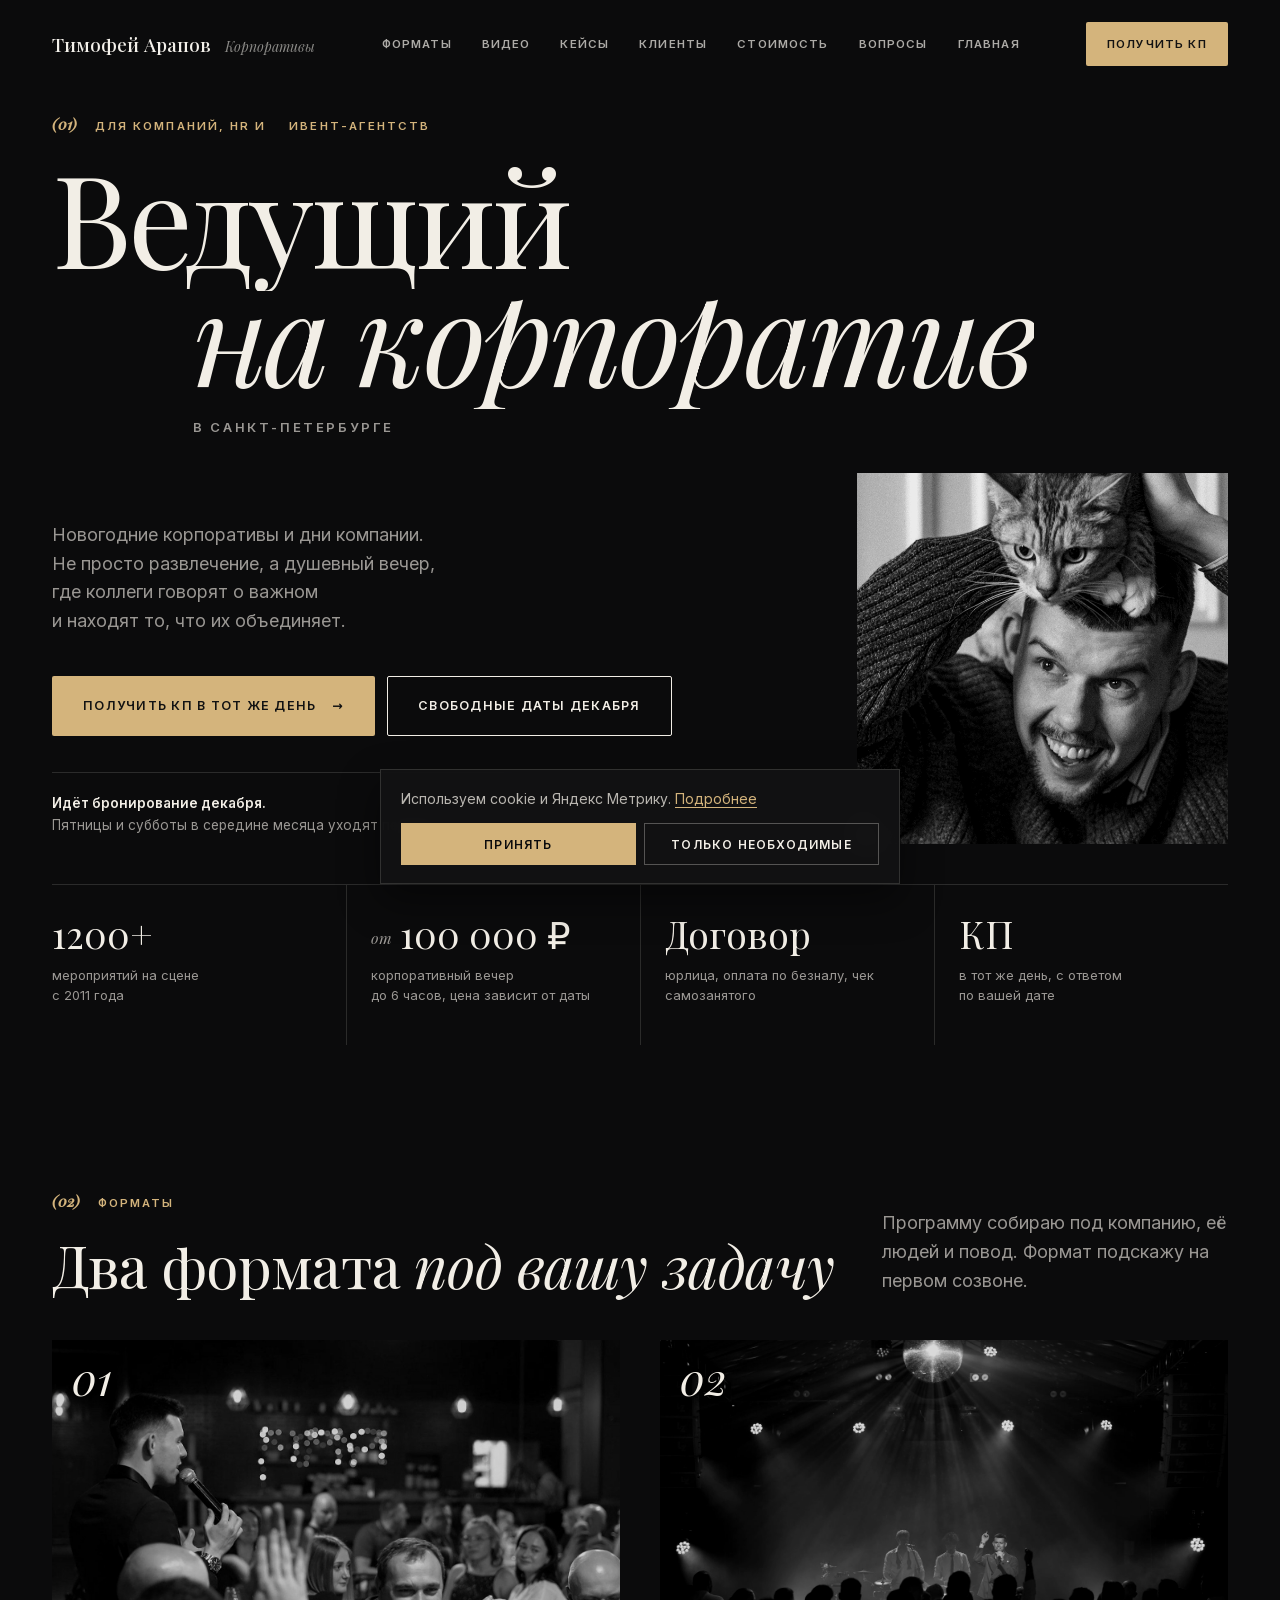
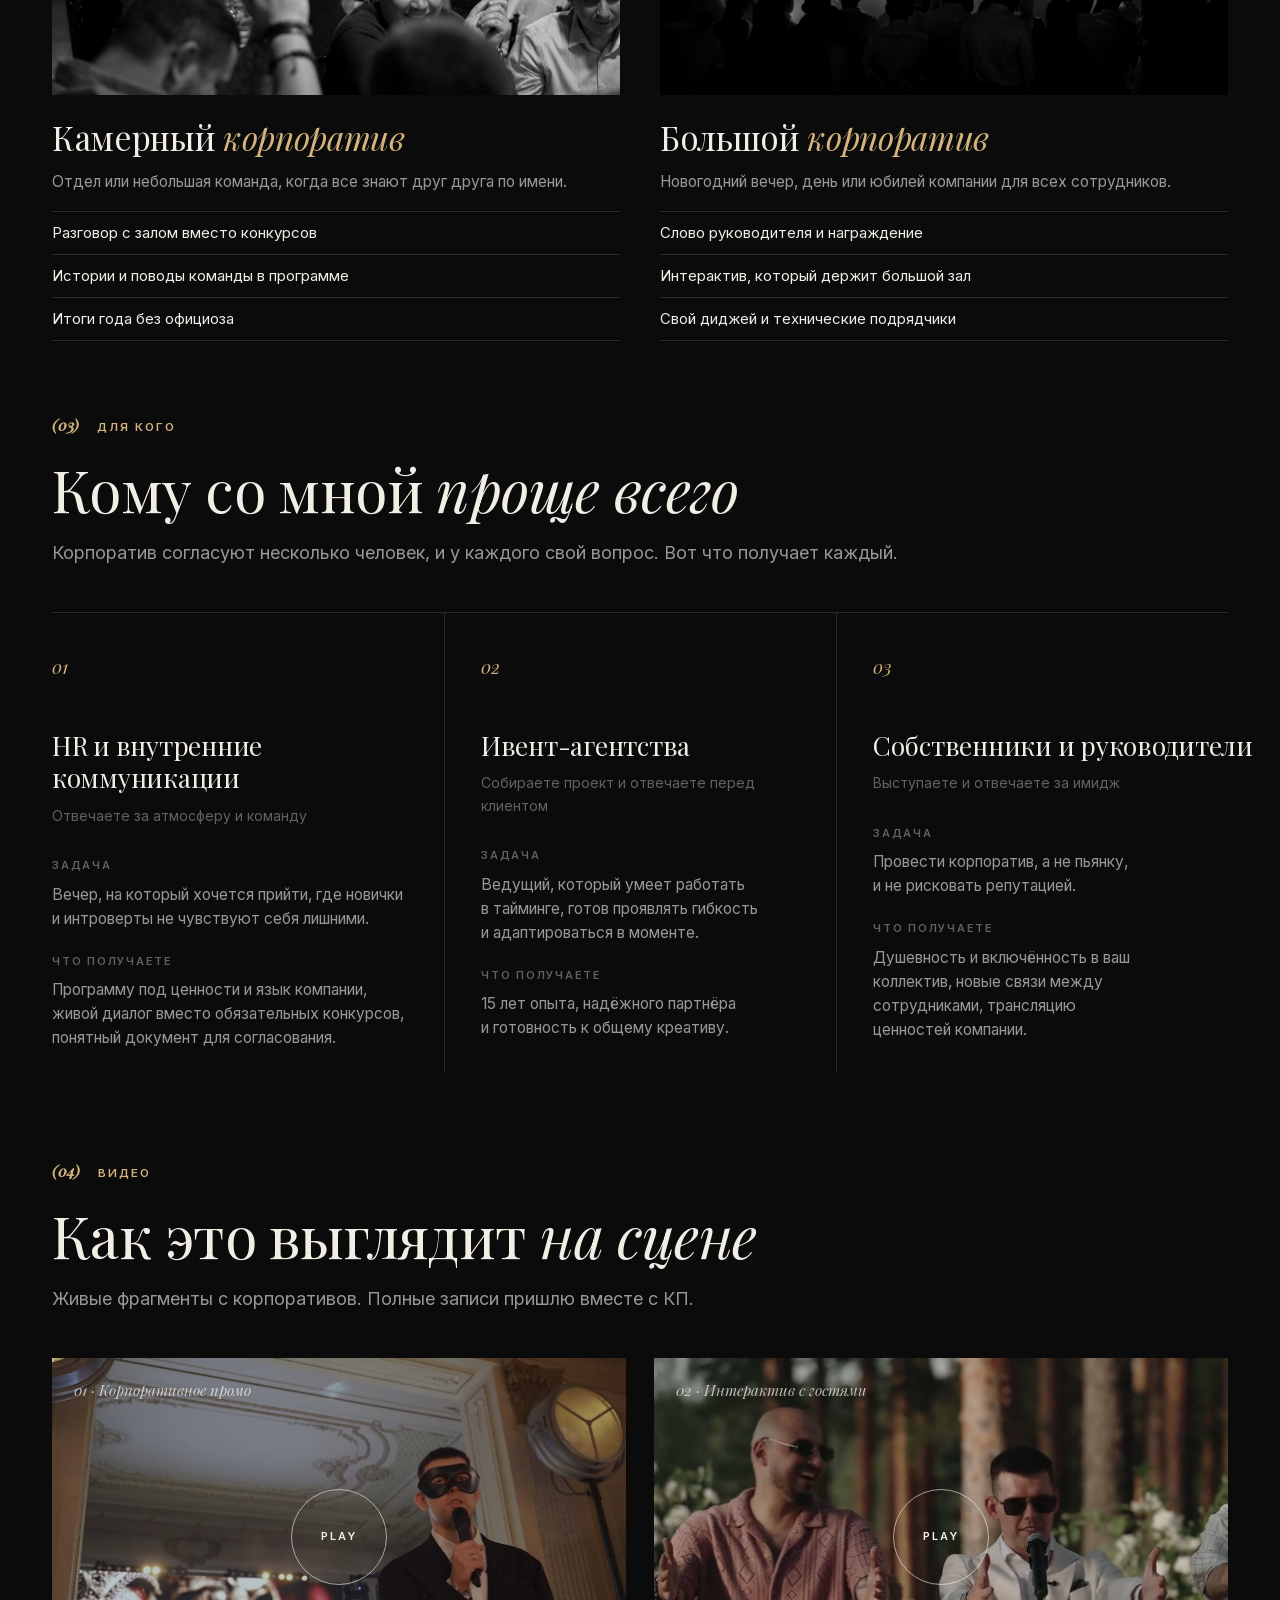
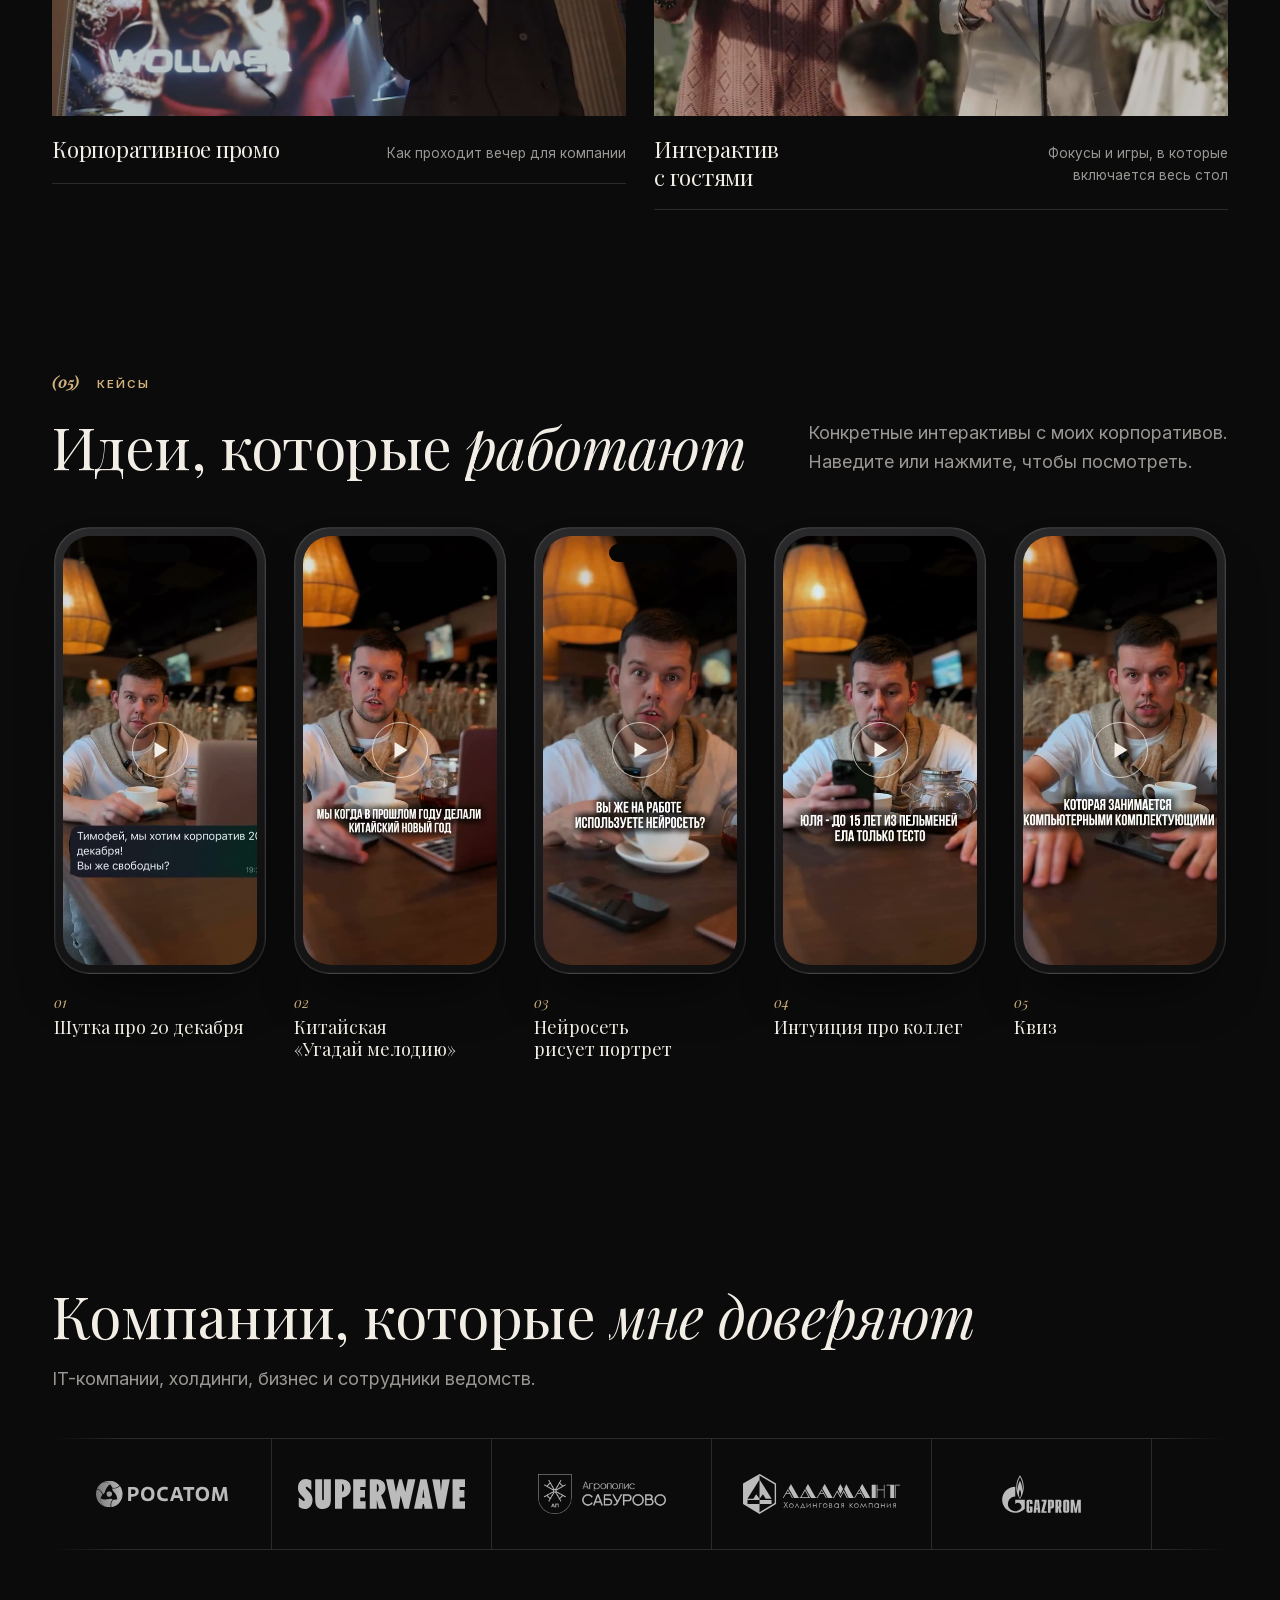
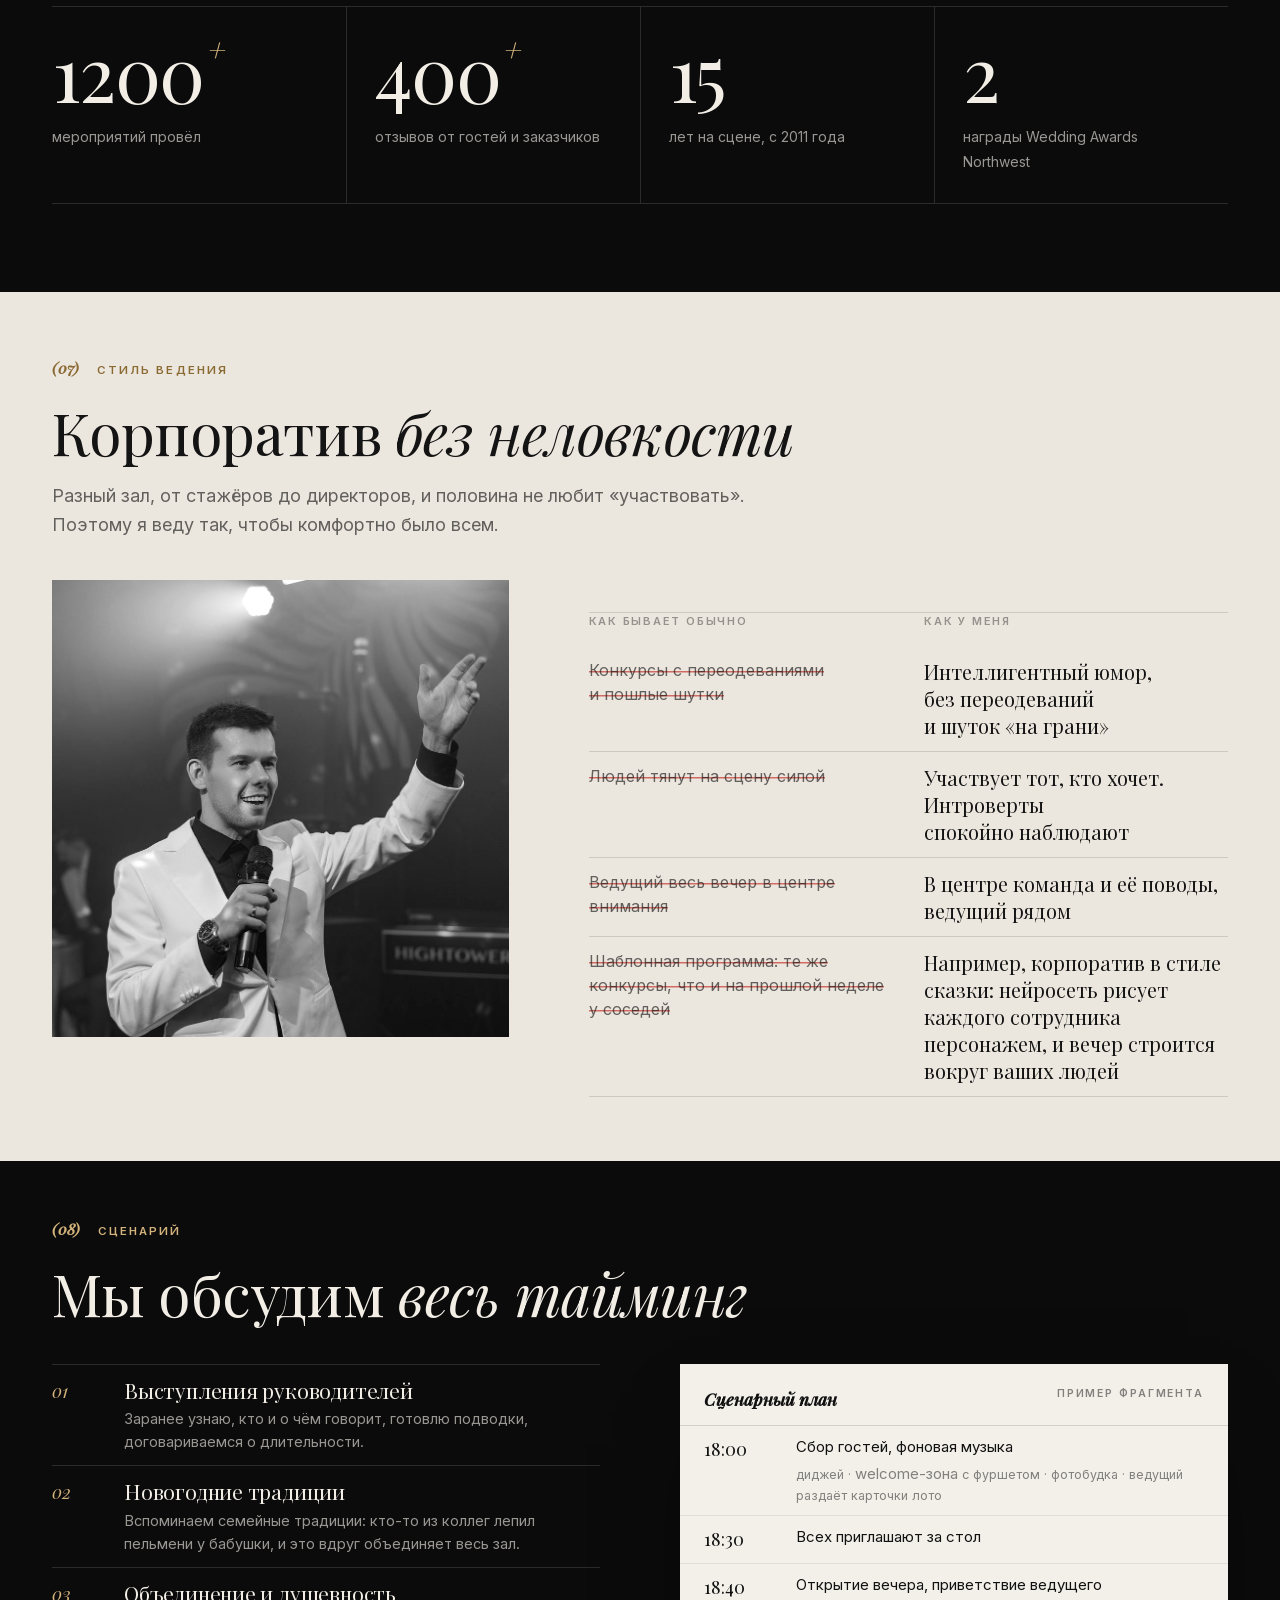
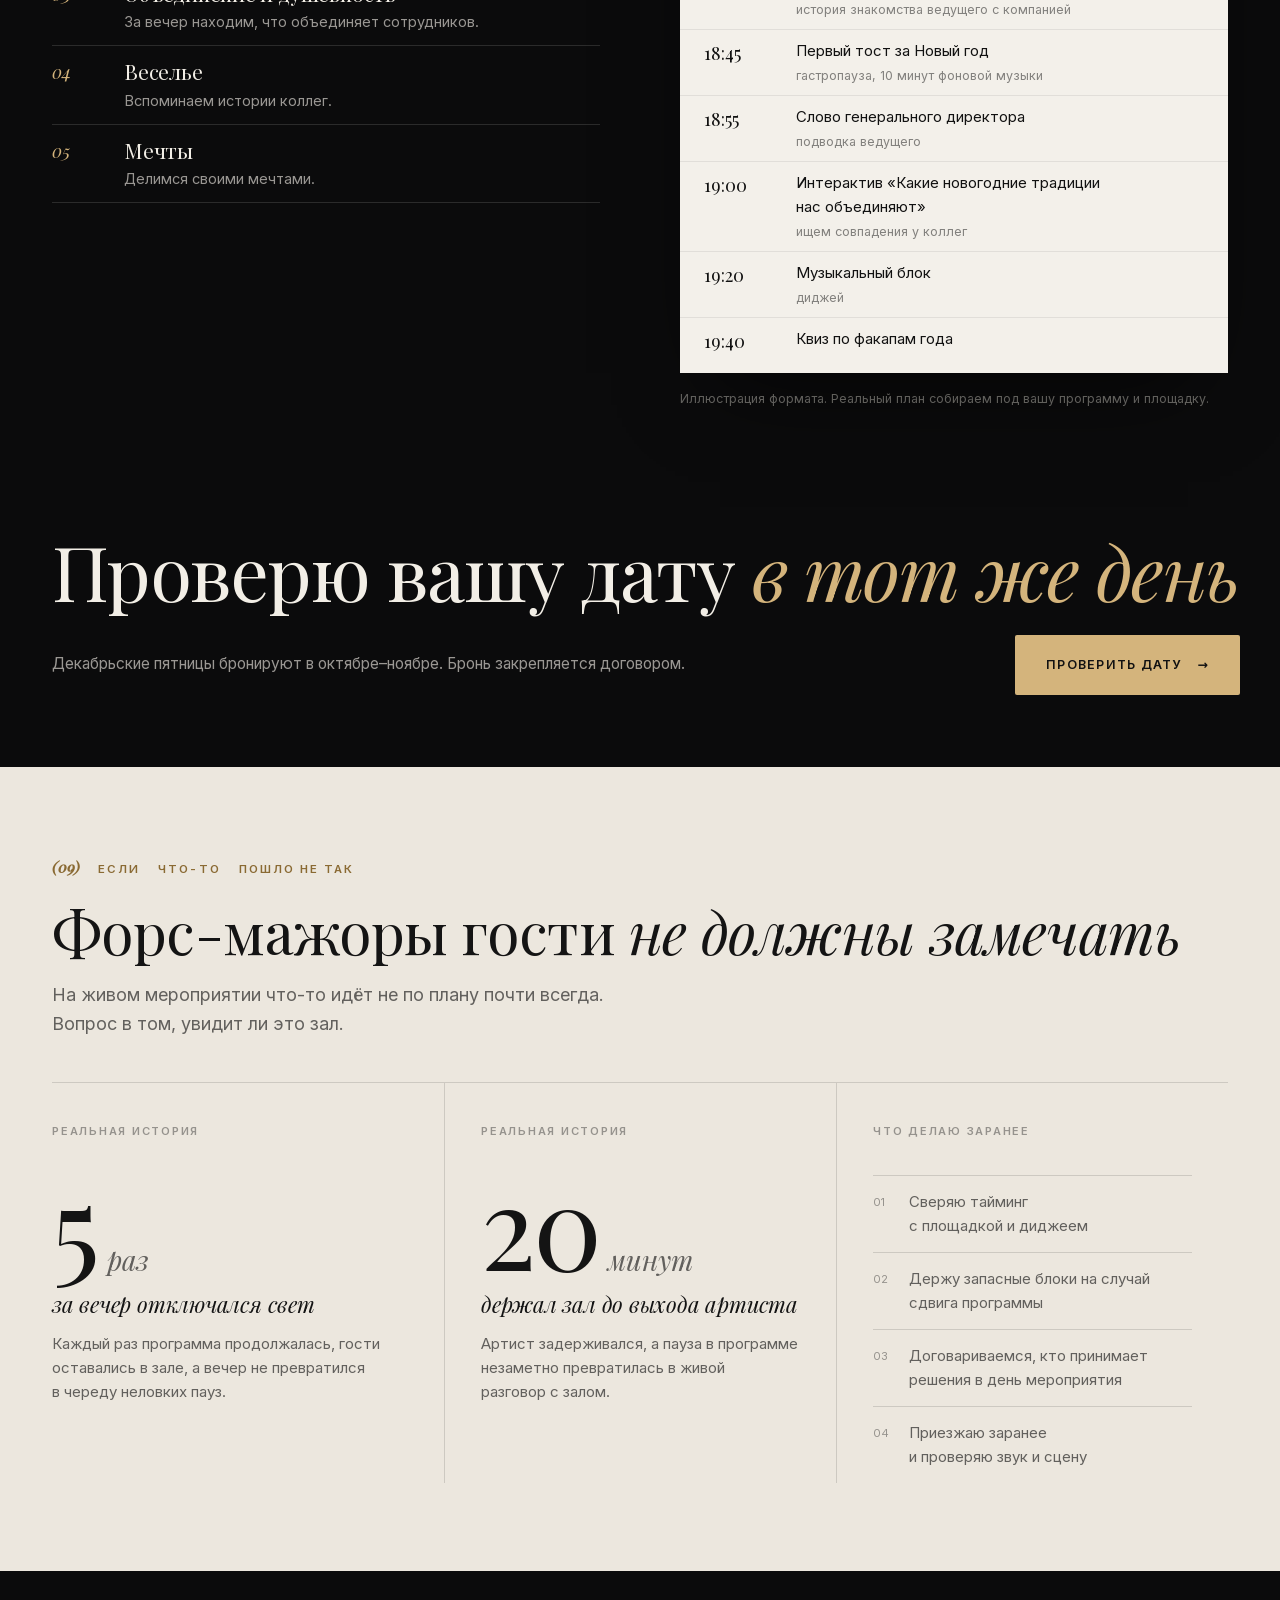
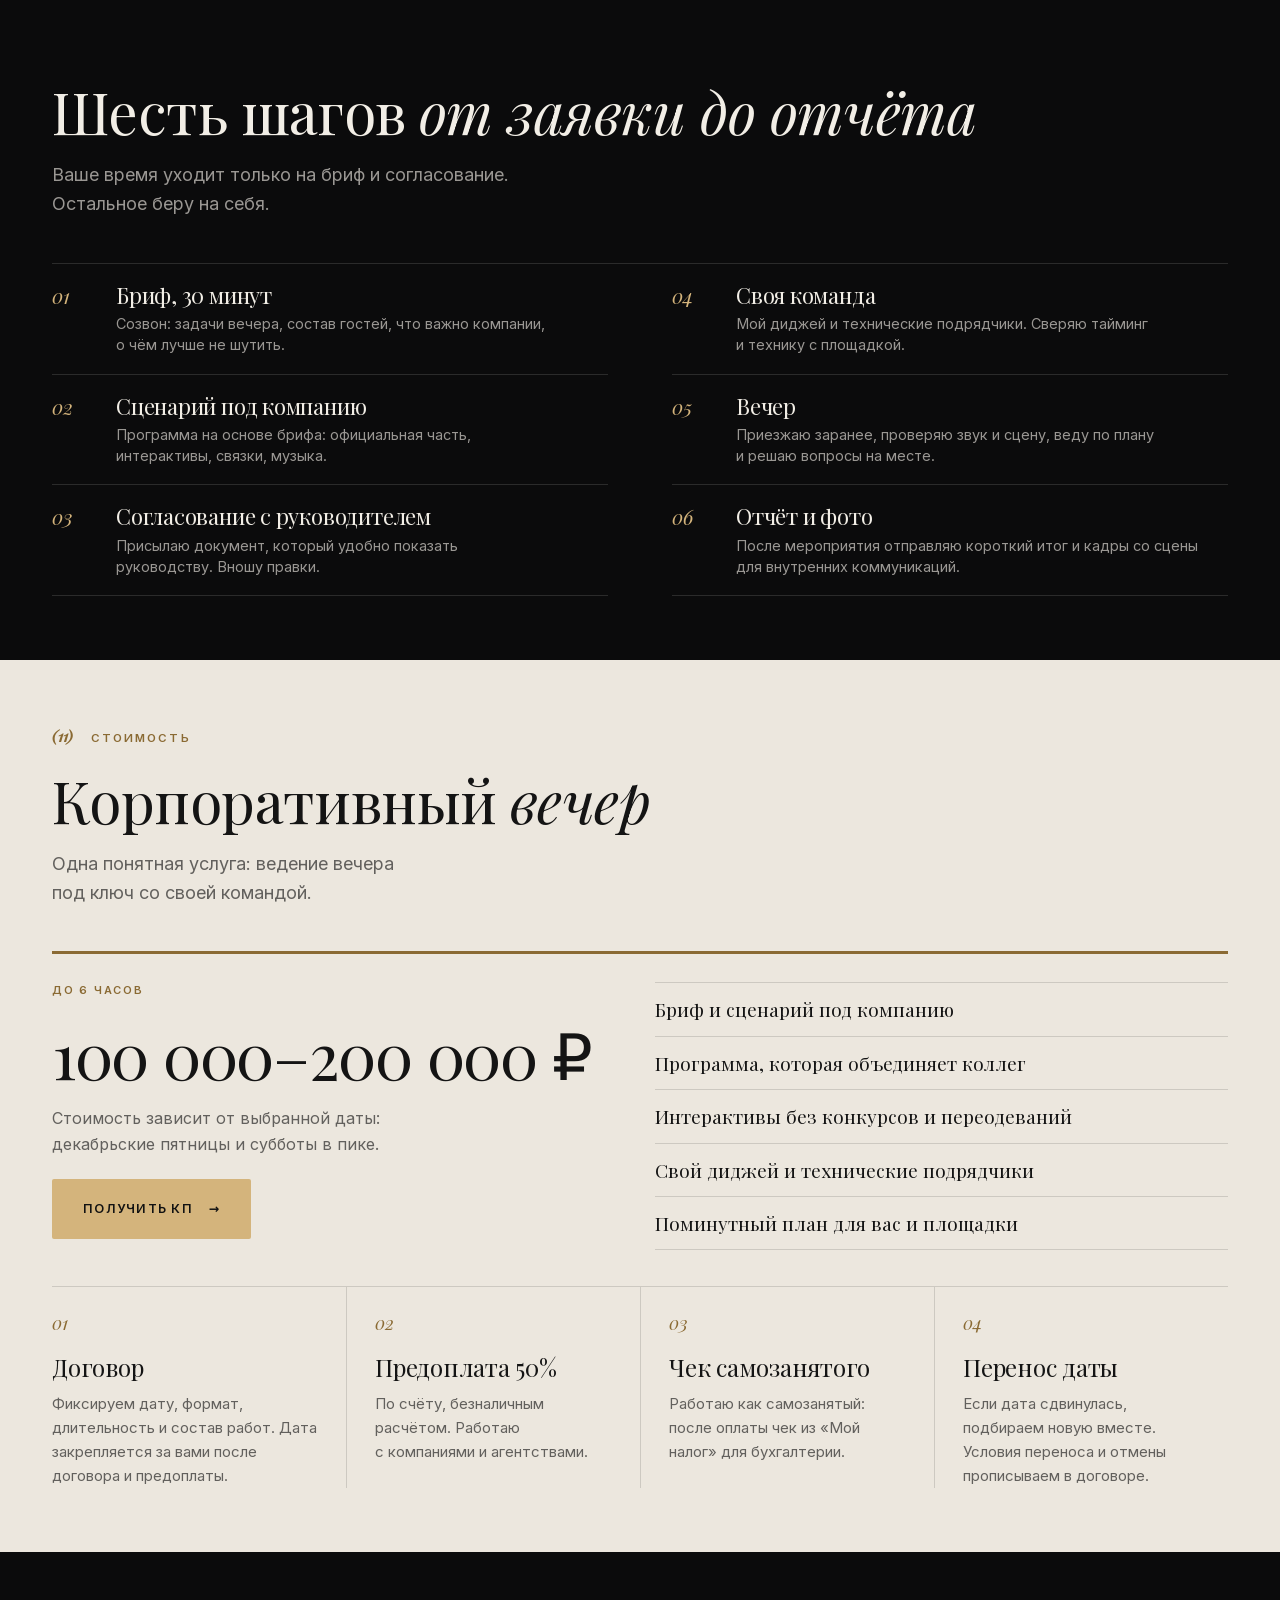
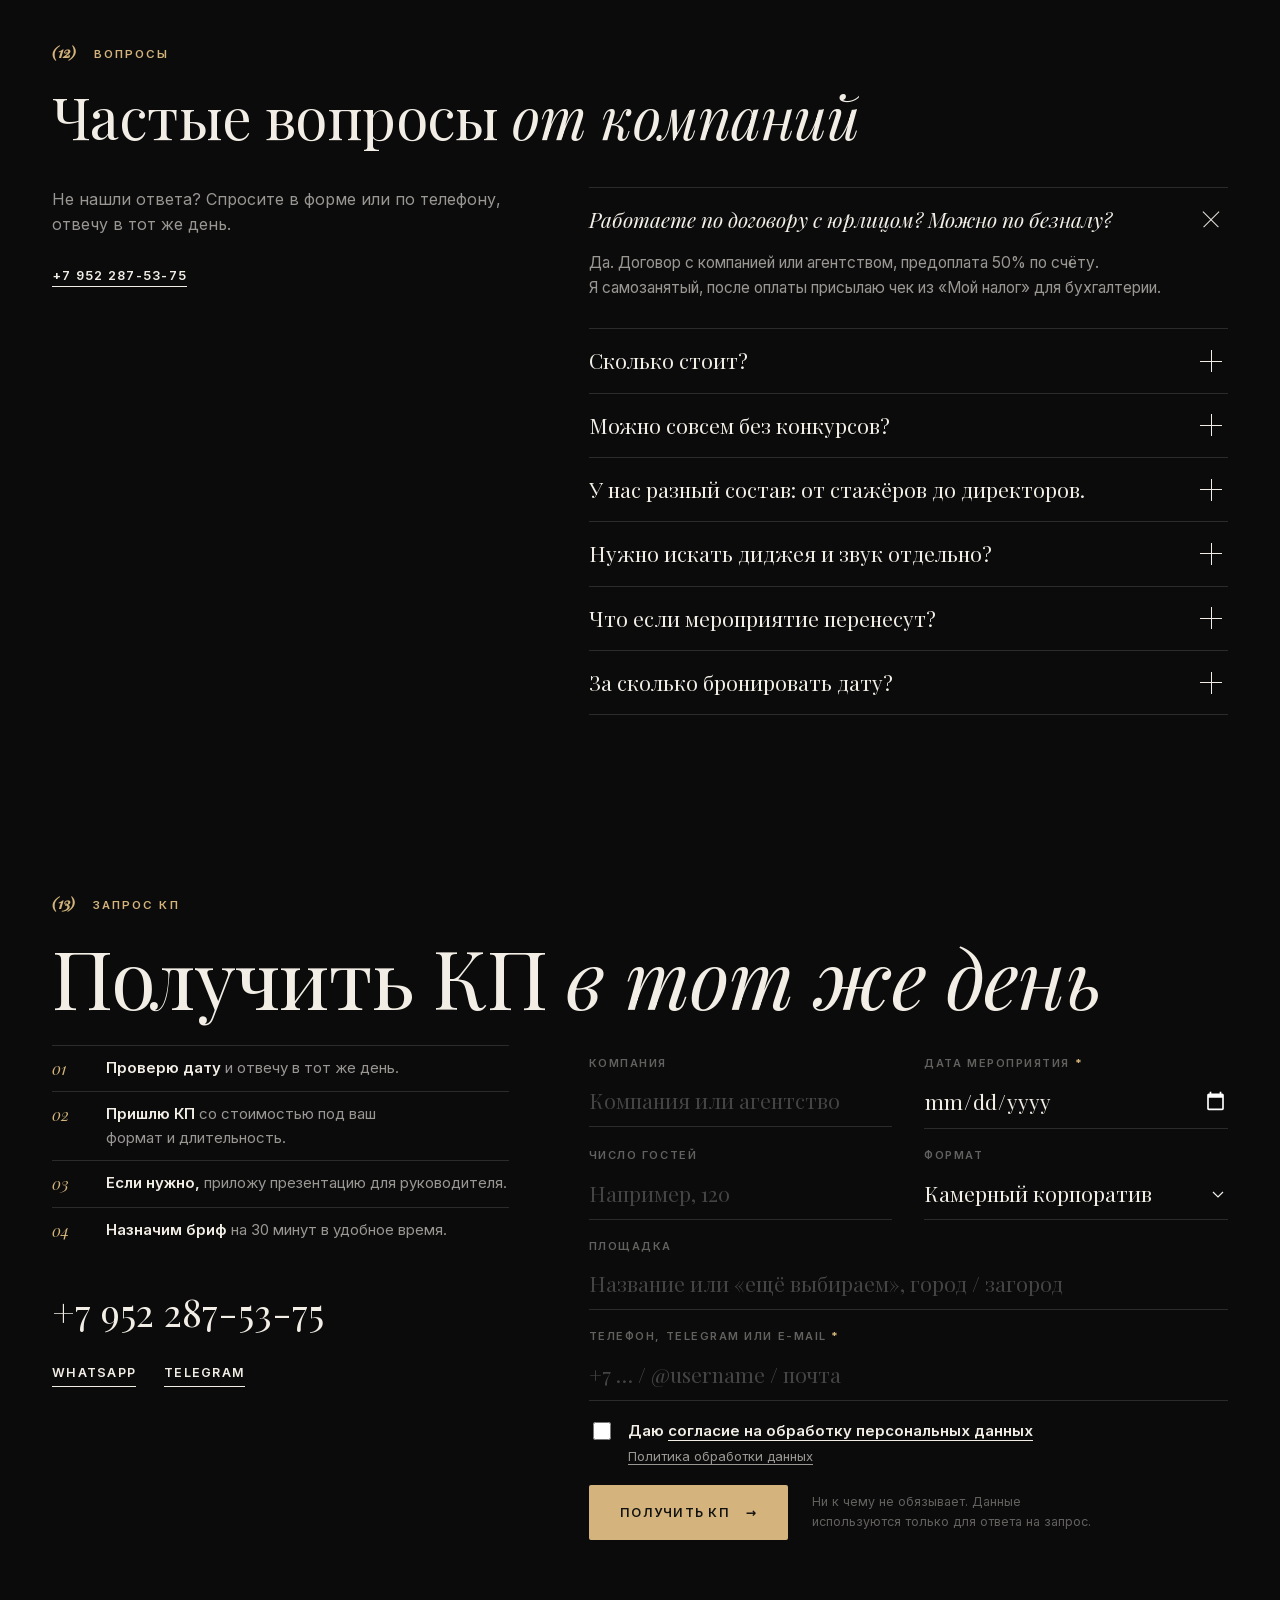
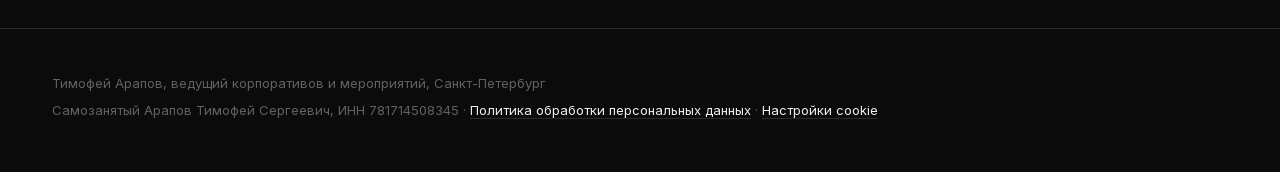
==== commit 552a6a2f: "Live: working contacts on wedding page, H1 word spacing for crawlers on corporate page Co-Authored-B" ====
--- a/korporativy/index.html
+++ b/korporativy/index.html
@@ -2,7 +2,12 @@
 <html lang="ru">
 <head>
 <meta charset="UTF-8">
+<script>if(/github\.io$/.test(location.hostname))location.replace("https://arapovtimofey.ru"+location.pathname.replace(/^\/timofey-arapov/,"")+location.hash);</script>
+
 <meta name="viewport" content="width=device-width, initial-scale=1.0">
+<link rel="icon" href="/favicon.ico" sizes="any">
+<link rel="icon" type="image/png" sizes="96x96" href="/favicon-96.png">
+<link rel="apple-touch-icon" href="/apple-touch-icon.png">
 <title>Ведущий на корпоратив в Санкт-Петербурге, Тимофей Арапов</title>
 <meta name="description" content="Ведущий на корпоратив в Санкт-Петербурге: новогодние корпоративы и дни компании. Не просто развлечение, а душевный вечер, который объединяет коллег. Договор, безнал, КП в тот же день.">
 <link rel="canonical" href="https://arapovtimofey.ru/korporativy/">
@@ -860,7 +865,7 @@
   <div class="wrap">
     <div class="hero-top">
       <span class="eyebrow rv">Для&nbsp;компаний, HR&nbsp;и&nbsp;<span class="nowrap">ивент-агентств</span></span>
-      <h1 data-split><span class="l">Ведущий</span><span class="l"><em>на&nbsp;корпоратив</em></span><span class="city">в&nbsp;<span class="nowrap">Санкт-Петербурге</span></span></h1>
+      <h1 data-split><span class="l">Ведущий</span> <span class="l"><em>на&nbsp;корпоратив</em></span> <span class="city">в&nbsp;<span class="nowrap">Санкт-Петербурге</span></span></h1>
     </div>
     <div class="hero-grid">
       <div class="hero-copy">
